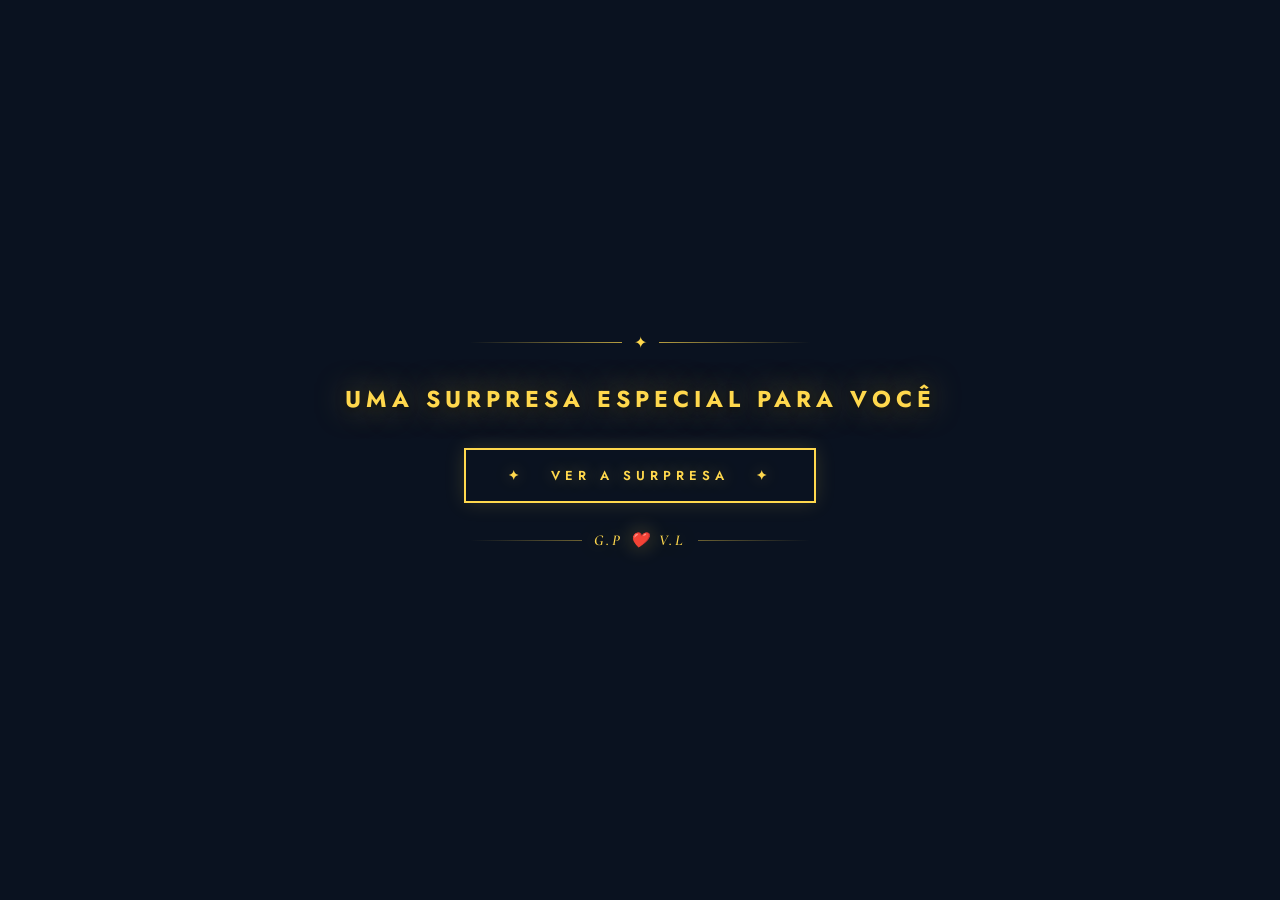
==== index.html @ 791434bb "Rename Viagem GV.html to index.html" ====
<!DOCTYPE html>
<html lang="pt-BR">
<head>
<meta charset="UTF-8">
<meta name="viewport" content="width=device-width, initial-scale=1.0">
<title>Viagem GV</title>
<style>
  @import url('https://fonts.googleapis.com/css2?family=Cormorant+Garamond:ital,wght@0,300;0,400;1,300;1,400&family=Jost:wght@200;300;400;600&display=swap');
  *{margin:0;padding:0;box-sizing:border-box;}
  :root{--cream:#F7F3EE;--ink:#1C1A17;--gold:#B8955A;--goldl:#D4B27A;--muted:#7A7060;--red:#8B2635;}
  body{font-family:'Jost',sans-serif;background:var(--ink);min-height:100vh;overflow-x:hidden;}
  .stars{position:absolute;inset:0;overflow:hidden;pointer-events:none;}
  .star{position:absolute;background:white;border-radius:50%;opacity:0;animation:twinkle var(--d,3s) var(--delay,0s) infinite;}
  @keyframes twinkle{0%,100%{opacity:0}50%{opacity:var(--op,0.8)}}
  @keyframes fadeIn{to{opacity:1}}
  @keyframes fadeUp{to{opacity:1;transform:translateY(0)}}

  /* PAGE 1 */
  #page-intro{min-height:100vh;display:flex;flex-direction:column;align-items:center;justify-content:center;position:relative;overflow:hidden;background:#0a1220;transition:opacity .8s ease,transform .8s ease;}
  #page-intro.hide{opacity:0;transform:scale(1.04);pointer-events:none;height:0;overflow:hidden;min-height:0;}
  .plane{position:absolute;top:15%;left:-60px;font-size:24px;animation:flyPlane 14s linear infinite;z-index:5;}
  @keyframes flyPlane{0%{left:-60px;top:18%;opacity:0}5%{opacity:1}95%{opacity:1}100%{left:calc(100% + 60px);top:10%;opacity:0}}
  .monuments-grid{position:absolute;inset:0;display:grid;grid-template-columns:repeat(3,1fr);grid-template-rows:repeat(2,1fr);opacity:.28;filter:grayscale(30%) brightness(.7);}
  .monuments-grid .photo{background-size:cover;background-position:center;width:100%;height:100%;}
  .overlay{position:absolute;inset:0;z-index:2;background:linear-gradient(to bottom,rgba(10,18,32,.55) 0%,rgba(10,18,32,.3) 40%,rgba(10,18,32,.5) 70%,rgba(10,18,32,.85) 100%);}
  .intro-content{position:relative;z-index:10;text-align:center;padding:40px 24px 60px;width:100%;display:flex;flex-direction:column;align-items:center;}
  .intro-line{display:flex;align-items:center;gap:12px;width:100%;max-width:340px;margin-bottom:28px;opacity:0;animation:fadeIn 1s .3s ease forwards;}
  .intro-line::before,.intro-line::after{content:'';flex:1;height:1px;background:linear-gradient(to right,transparent,rgba(255,216,77,.7));}
  .intro-line::after{background:linear-gradient(to left,transparent,rgba(255,216,77,.7));}
  .intro-line span{color:#FFD84D;font-size:16px;}
  .intro-eyebrow{font-weight:700;font-size:clamp(17px,4.5vw,23px);letter-spacing:5px;text-transform:uppercase;color:#FFD84D;margin-bottom:32px;opacity:0;animation:fadeIn 1s .6s ease forwards;text-shadow:0 0 30px rgba(255,216,77,.5),0 2px 8px rgba(0,0,0,.7);}
  .btn-surprise{display:inline-block;border:2px solid #FFD84D;color:#FFD84D;background:transparent;font-family:'Jost',sans-serif;font-weight:600;font-size:13px;letter-spacing:5px;text-transform:uppercase;padding:16px 42px;cursor:pointer;position:relative;overflow:hidden;transition:color .4s ease;opacity:0;animation:fadeIn 1s 1s ease forwards;white-space:nowrap;text-shadow:0 0 16px rgba(255,216,77,.4);box-shadow:0 0 20px rgba(255,216,77,.15);}
  .btn-surprise::before{content:'';position:absolute;inset:0;background:#FFD84D;transform:scaleX(0);transform-origin:left;transition:transform .4s ease;}
  .btn-surprise:hover::before{transform:scaleX(1);}
  .btn-surprise:hover{color:var(--ink);}
  .btn-surprise span{position:relative;z-index:1;}
  .intro-line-bottom{display:flex;align-items:center;gap:12px;width:100%;max-width:340px;margin-top:28px;opacity:0;animation:fadeIn 1s 1.2s ease forwards;}
  .intro-line-bottom::before,.intro-line-bottom::after{content:'';flex:1;height:1px;background:linear-gradient(to right,transparent,rgba(255,216,77,.4));}
  .intro-line-bottom::after{background:linear-gradient(to left,transparent,rgba(255,216,77,.4));}
  .intro-line-bottom span{font-family:'Cormorant Garamond',serif;font-style:italic;font-weight:600;font-size:15px;color:#FFD84D;letter-spacing:3px;white-space:nowrap;text-shadow:0 0 20px rgba(255,216,77,.4);}

  /* PAGE 2 PUZZLE */
  #page-puzzle{display:none;min-height:100vh;background:#0a1220;position:relative;overflow:hidden;flex-direction:column;align-items:center;justify-content:center;padding:40px 16px 60px;}
  #page-puzzle.show{display:flex;animation:fadeIn .8s ease forwards;opacity:0;}
  .puzzle-content{position:relative;z-index:10;width:100%;display:flex;flex-direction:column;align-items:center;}
  .puzzle-header{text-align:center;margin-bottom:24px;}
  .puzzle-eyebrow{font-weight:400;font-size:11px;letter-spacing:5px;text-transform:uppercase;color:#FFD84D;margin-bottom:12px;text-shadow:0 0 20px rgba(255,216,77,.4);}
  .puzzle-title{font-family:'Cormorant Garamond',serif;font-weight:300;font-size:clamp(28px,7vw,42px);color:#F7F3EE;line-height:1.15;}
  .puzzle-title em{font-style:italic;color:#FFD84D;}
  .puzzle-wrap{width:100%;max-width:380px;margin:0 auto 14px;}
  .puzzle-board{display:grid;grid-template-columns:repeat(5,1fr);grid-template-rows:repeat(4,1fr);gap:3px;width:100%;aspect-ratio:5/4;background:rgba(184,149,90,.15);border:1px solid rgba(184,149,90,.3);padding:3px;border-radius:2px;}
  .puzzle-slot{position:relative;background:rgba(10,18,32,.8);border:1px solid rgba(184,149,90,.15);border-radius:1px;overflow:hidden;}
  .puzzle-piece{width:100%;height:100%;background-size:500% 400%;cursor:grab;transition:transform .15s ease,box-shadow .15s ease;touch-action:none;border-radius:1px;}
  .puzzle-piece:active{cursor:grabbing;transform:scale(1.05);box-shadow:0 4px 16px rgba(0,0,0,.5);}
  .puzzle-piece.correct{outline:2px solid rgba(255,216,77,.7);}
  .puzzle-piece.dragging{opacity:.5;}
  .puzzle-hint{font-weight:200;font-size:10px;letter-spacing:3px;text-transform:uppercase;color:rgba(184,149,90,.6);margin-bottom:10px;text-align:center;}
  .puzzle-buttons{display:flex;flex-direction:column;align-items:center;gap:12px;margin-top:4px;}
  .puzzle-reset{background:transparent;border:1px solid rgba(255,216,77,.4);color:rgba(255,216,77,.7);font-family:'Jost',sans-serif;font-weight:300;font-size:10px;letter-spacing:3px;text-transform:uppercase;padding:10px 24px;cursor:pointer;transition:all .3s ease;}
  .puzzle-reset:hover{border-color:#FFD84D;color:#FFD84D;}
  .btn-skip{background:transparent;border:none;color:rgba(184,149,90,.45);font-family:'Jost',sans-serif;font-weight:200;font-size:9px;letter-spacing:3px;text-transform:uppercase;padding:6px 16px;cursor:pointer;transition:color .3s ease;text-decoration:underline;text-underline-offset:3px;}
  .btn-skip:hover{color:rgba(184,149,90,.8);}
  .puzzle-modal{display:none;position:fixed;inset:0;background:rgba(10,18,32,.92);z-index:100;align-items:center;justify-content:center;padding:24px;}
  .puzzle-modal.show{display:flex;animation:fadeIn .6s ease forwards;opacity:0;}
  .puzzle-modal-box{background:var(--cream);max-width:340px;width:100%;padding:48px 36px 44px;text-align:center;position:relative;}
  .puzzle-modal-box::before{content:'';position:absolute;top:14px;left:14px;width:36px;height:36px;border:1px solid rgba(184,149,90,.5);border-width:1px 0 0 1px;}
  .puzzle-modal-box::after{content:'';position:absolute;bottom:14px;right:14px;width:36px;height:36px;border:1px solid rgba(184,149,90,.5);border-width:0 1px 1px 0;}
  .modal-ornament{font-size:20px;color:var(--gold);margin-bottom:20px;}
  .modal-msg{font-family:'Cormorant Garamond',serif;font-size:clamp(22px,5vw,28px);font-weight:300;color:var(--ink);line-height:1.3;margin-bottom:10px;}
  .modal-msg2{font-family:'Cormorant Garamond',serif;font-style:italic;font-size:clamp(18px,4vw,22px);font-weight:300;color:var(--red);margin-bottom:32px;}
  .modal-btn{display:inline-block;border:1.5px solid var(--gold);color:var(--gold);background:transparent;font-family:'Jost',sans-serif;font-weight:400;font-size:11px;letter-spacing:4px;text-transform:uppercase;padding:14px 36px;cursor:pointer;position:relative;overflow:hidden;transition:color .3s ease;white-space:nowrap;}
  .modal-btn::before{content:'';position:absolute;inset:0;background:var(--gold);transform:scaleX(0);transform-origin:left;transition:transform .3s ease;}
  .modal-btn:hover::before{transform:scaleX(1);}
  .modal-btn:hover{color:#F7F3EE;}
  .modal-btn span{position:relative;z-index:1;}

  /* PAGE 3 BOARDING */
  #page-boarding{display:none;min-height:100vh;background:#0a1220;position:relative;overflow:hidden;flex-direction:column;align-items:center;justify-content:center;padding:40px 16px 60px;gap:28px;}
  #page-boarding.show{display:flex;animation:fadeIn .8s ease forwards;opacity:0;}
  .boarding-label-top{font-weight:300;font-size:10px;letter-spacing:6px;text-transform:uppercase;color:rgba(255,216,77,.7);text-align:center;z-index:2;}
  .bp-card{width:100%;max-width:480px;background:var(--cream);position:relative;z-index:2;display:flex;flex-direction:column;}
  .bp-header{background:var(--ink);padding:18px 24px 16px;display:flex;justify-content:space-between;align-items:center;}
  .bp-airline{font-family:'Cormorant Garamond',serif;font-size:20px;font-weight:300;color:#FFD84D;letter-spacing:2px;}
  .bp-type{font-weight:200;font-size:8px;letter-spacing:4px;text-transform:uppercase;color:rgba(247,243,238,.5);}
  .bp-body{padding:24px 24px 20px;border-bottom:2px dashed rgba(184,149,90,.35);}
  .bp-route{display:flex;align-items:center;justify-content:space-between;margin-bottom:20px;gap:8px;}
  .bp-city-block{flex:1;}
  .bp-city-block.right{text-align:right;}
  .bp-iata{font-family:'Cormorant Garamond',serif;font-size:clamp(42px,10vw,58px);font-weight:300;color:var(--ink);line-height:1;letter-spacing:-2px;}
  .bp-city-name{font-weight:200;font-size:9px;letter-spacing:3px;text-transform:uppercase;color:var(--muted);margin-top:2px;}
  .bp-arrow{display:flex;flex-direction:column;align-items:center;gap:4px;flex-shrink:0;padding:0 4px;}
  .bp-arrow-line{width:60px;height:1px;background:linear-gradient(to right,rgba(184,149,90,.3),var(--gold),rgba(184,149,90,.3));position:relative;}
  .bp-arrow-line::after{content:'▶';position:absolute;right:-6px;top:-7px;font-size:10px;color:var(--gold);}
  .bp-plane-icon{font-size:18px;color:var(--gold);}
  .bp-info-grid{display:grid;grid-template-columns:repeat(3,1fr);gap:14px;}
  .bp-info-label{font-weight:200;font-size:7px;letter-spacing:3px;text-transform:uppercase;color:var(--muted);margin-bottom:3px;}
  .bp-info-value{font-family:'Cormorant Garamond',serif;font-size:17px;font-weight:400;color:var(--ink);line-height:1.1;}
  .bp-info-value.small{font-size:13px;}
  .bp-stub{padding:16px 24px;display:flex;justify-content:space-between;align-items:center;gap:12px;}
  .bp-stub-info{flex:1;}
  .bp-stub-label{font-weight:200;font-size:7px;letter-spacing:3px;text-transform:uppercase;color:var(--muted);margin-bottom:2px;}
  .bp-stub-value{font-family:'Cormorant Garamond',serif;font-size:15px;font-weight:400;color:var(--ink);}
  .bp-barcode{display:flex;gap:2px;align-items:flex-end;flex-shrink:0;}
  .bp-barcode span{display:inline-block;width:2px;background:var(--ink);opacity:.7;}
  #page-boarding .bp-iata{filter:blur(8px);user-select:none;}
  #page-boarding .bp-city-name{filter:blur(5px);user-select:none;}
  #page-boarding .bp-info-blur{filter:blur(5px);user-select:none;}
  .btn-boarding-next{display:inline-block;border:2px solid #FFD84D;color:#FFD84D;background:transparent;font-family:'Jost',sans-serif;font-weight:600;font-size:12px;letter-spacing:5px;text-transform:uppercase;padding:16px 42px;cursor:pointer;position:relative;overflow:hidden;transition:color .4s ease;white-space:nowrap;z-index:2;}
  .btn-boarding-next::before{content:'';position:absolute;inset:0;background:#FFD84D;transform:scaleX(0);transform-origin:left;transition:transform .4s ease;}
  .btn-boarding-next:hover::before{transform:scaleX(1);}
  .btn-boarding-next:hover{color:var(--ink);}
  .btn-boarding-next span{position:relative;z-index:1;}

  /* PAGE 4 ROTEIRO */
  #page-roteiro{display:none;background:var(--ink);min-height:100vh;padding:24px 16px 40px;}
  #page-roteiro.show{display:block;animation:fadeIn .8s ease forwards;opacity:0;}
  .card{background:var(--cream);width:100%;max-width:620px;margin:0 auto;padding:44px 32px 52px;position:relative;}
  .card::before,.card::after{content:'';position:absolute;width:48px;height:48px;border-color:var(--gold);border-style:solid;opacity:.5;}
  .card::before{top:16px;left:16px;border-width:1px 0 0 1px;}
  .card::after{bottom:16px;right:16px;border-width:0 1px 1px 0;}
  .ornament-top{display:flex;align-items:center;gap:10px;margin-bottom:24px;}
  .ornament-top::before,.ornament-top::after{content:'';flex:1;height:1px;background:linear-gradient(to right,transparent,var(--gold));}
  .ornament-top::after{background:linear-gradient(to left,transparent,var(--gold));}
  .ornament-top span{color:var(--gold);font-size:16px;}
  .eyebrow{text-align:center;font-weight:200;font-size:9px;letter-spacing:5px;text-transform:uppercase;color:var(--muted);margin-bottom:10px;}
  .title-block{text-align:center;margin-bottom:8px;}
  .title-main{font-family:'Cormorant Garamond',serif;font-weight:300;font-size:clamp(36px,8vw,54px);line-height:1.1;color:var(--ink);letter-spacing:-1px;}
  .title-main em{font-style:italic;color:var(--gold);}
  .title-pela{font-family:'Cormorant Garamond',serif;font-style:italic;font-weight:300;font-size:clamp(16px,4vw,20px);color:var(--muted);letter-spacing:5px;text-align:center;line-height:1.6;}
  .subtitle{font-family:'Cormorant Garamond',serif;font-style:italic;font-weight:300;font-size:clamp(14px,3.5vw,18px);color:var(--muted);margin-top:4px;letter-spacing:.5px;text-align:center;}
  .divider{width:36px;height:1px;background:var(--gold);margin:20px auto;}
  .date-banner{text-align:center;margin-bottom:28px;}
  .date-banner .dates{font-weight:200;font-size:10px;letter-spacing:3px;color:var(--muted);text-transform:uppercase;line-height:1.6;}
  .date-banner .year{font-family:'Cormorant Garamond',serif;font-size:clamp(22px,5vw,28px);font-weight:300;color:var(--ink);letter-spacing:2px;margin-top:4px;}

  /* CITY ROWS */
  .route{display:flex;flex-direction:column;}
  .city-row{display:flex;align-items:center;flex-wrap:wrap;padding:12px 0;border-top:1px solid rgba(180,160,120,.2);gap:10px;opacity:0;transform:translateY(8px);cursor:pointer;overflow:visible;}
  .city-row.animate{animation:fadeUp .5s ease forwards;}
  .city-row:last-child{border-bottom:1px solid rgba(180,160,120,.2);}
  .city-row:nth-child(1){animation-delay:.1s}.city-row:nth-child(2){animation-delay:.2s}.city-row:nth-child(3){animation-delay:.3s}.city-row:nth-child(4){animation-delay:.4s}.city-row:nth-child(5){animation-delay:.5s}.city-row:nth-child(6){animation-delay:.6s}.city-row:nth-child(7){animation-delay:.7s}
  .city-num{font-family:'Cormorant Garamond',serif;font-size:26px;font-weight:300;color:rgba(184,149,90,.25);line-height:1;min-width:36px;}
  .city-info{flex:1;min-width:0;}
  .city-name{font-family:'Cormorant Garamond',serif;font-size:clamp(20px,5vw,26px);font-weight:400;color:var(--ink);line-height:1;display:flex;align-items:center;gap:6px;flex-wrap:wrap;}
  .city-name .flag{font-size:14px;}
  .special-tag{display:inline-block;background:var(--red);color:#fff;font-weight:300;font-size:7px;letter-spacing:2px;text-transform:uppercase;padding:2px 6px;}
  .city-country{font-weight:200;font-size:9px;letter-spacing:3px;text-transform:uppercase;color:var(--muted);margin-top:2px;}
  .city-dates{text-align:right;white-space:nowrap;flex-shrink:0;}
  .city-dates .d{font-weight:300;font-size:11px;color:var(--ink);letter-spacing:.3px;}
  .city-dates .nights{font-weight:200;font-size:9px;color:var(--muted);letter-spacing:1px;}
  .chevron{display:inline-block;margin-left:6px;font-size:10px;color:rgba(184,149,90,.5);transition:transform .3s ease;vertical-align:middle;}
  .city-row.open .chevron{transform:rotate(180deg);}

  /* CITY DAYS ACCORDION */
  .city-days{width:100%;max-height:0;overflow:visible;transition:max-height .45s ease,opacity .35s ease,padding .35s ease;opacity:0;padding:0;}
  .city-row.open .city-days{max-height:2000px;opacity:1;padding:10px 0 6px;overflow:visible;}
  .days-grid{display:flex;flex-wrap:wrap;gap:8px;overflow:visible;position:relative;}
  .day-card{display:flex;flex-direction:column;align-items:center;justify-content:center;width:52px;height:52px;border:1px solid rgba(184,149,90,.35);background:rgba(184,149,90,.05);border-radius:2px;flex-shrink:0;position:relative;}
  .day-card.has-detail{cursor:pointer;}
  .day-card.has-detail .day-num{color:var(--gold);}
  .day-card.has-detail::after{content:'•';position:absolute;bottom:3px;left:50%;transform:translateX(-50%);font-size:6px;color:var(--gold);}
  .day-num{font-family:'Cormorant Garamond',serif;font-size:20px;font-weight:300;color:var(--ink);line-height:1;}
  .day-mon{font-weight:200;font-size:8px;letter-spacing:1px;text-transform:uppercase;color:var(--muted);margin-top:2px;}
  .day-detail{display:none;}
  .day-inline-panel{width:100%;background:#F7F3EE;border:1px solid rgba(184,149,90,.35);border-radius:2px;margin-top:10px;overflow:hidden;max-height:0;transition:max-height .4s ease;}
  .day-detail-inner{padding:16px;}
  .dd-title{font-family:'Cormorant Garamond',serif;font-size:15px;font-weight:400;color:var(--ink);margin-bottom:10px;padding-bottom:8px;border-bottom:1px solid rgba(184,149,90,.25);}
  .dd-item{display:flex;gap:8px;margin-bottom:7px;align-items:flex-start;}
  .dd-time{font-weight:600;font-size:9px;letter-spacing:1px;color:var(--gold);white-space:nowrap;padding-top:1px;min-width:38px;}
  .dd-desc{font-weight:300;font-size:11px;color:var(--ink);line-height:1.4;}
  .dd-tip{margin-top:10px;padding-top:8px;border-top:1px solid rgba(184,149,90,.2);font-weight:300;font-size:10px;color:var(--muted);font-style:italic;}

  /* BOTTOM BLOCK */
  .bottom-block{margin-top:28px;display:flex;justify-content:space-between;align-items:flex-end;gap:16px;flex-wrap:wrap;}
  .flight-info{flex:1;min-width:140px;}
  .flight-label{font-weight:200;font-size:8px;letter-spacing:3px;text-transform:uppercase;color:var(--muted);margin-bottom:3px;}
  .flight-route{font-family:'Cormorant Garamond',serif;font-size:clamp(16px,4vw,20px);font-weight:300;color:var(--ink);}
  .flight-route .arrow{color:var(--gold);margin:0 3px;}
  .flight-note{font-weight:200;font-size:9px;color:var(--muted);letter-spacing:.3px;margin-top:1px;}
  .names-block{text-align:right;}
  .names-label{font-weight:200;font-size:8px;letter-spacing:3px;text-transform:uppercase;color:var(--muted);margin-bottom:2px;}
  .names{font-family:'Cormorant Garamond',serif;font-size:clamp(18px,4vw,22px);font-style:italic;font-weight:300;color:var(--ink);}
  .ornament-bottom{text-align:center;margin-top:28px;display:flex;align-items:center;gap:10px;}
  .ornament-bottom::before,.ornament-bottom::after{content:'';flex:1;height:1px;background:linear-gradient(to right,transparent,rgba(184,149,90,.4));}
  .ornament-bottom::after{background:linear-gradient(to left,transparent,rgba(184,149,90,.4));}
  .ornament-bottom span{font-family:'Cormorant Garamond',serif;font-style:italic;font-size:13px;color:var(--gold);letter-spacing:2px;white-space:nowrap;}
  .boarding-repeat-label{font-weight:300;font-size:10px;letter-spacing:6px;text-transform:uppercase;color:rgba(255,216,77,.6);text-align:center;margin:40px 0 16px;width:100%;max-width:620px;}

  /* Frase romântica */
  .frase-romantica {
    max-width: 620px;
    margin: 40px auto 0;
    text-align: center;
    padding: 0 16px;
  }
  .frase-romantica .frase-linha {
    display: flex;
    align-items: center;
    gap: 12px;
    margin-bottom: 20px;
  }
  .frase-romantica .frase-linha::before,
  .frase-romantica .frase-linha::after {
    content: '';
    flex: 1;
    height: 1px;
    background: linear-gradient(to right, transparent, rgba(184,149,90,0.4));
  }
  .frase-romantica .frase-linha::after {
    background: linear-gradient(to left, transparent, rgba(184,149,90,0.4));
  }
  .frase-romantica .frase-linha span { color: var(--gold); font-size: 14px; }
  .frase-texto {
    font-family: 'Cormorant Garamond', serif;
    font-style: italic;
    font-weight: 300;
    font-size: clamp(20px, 5vw, 28px);
    color: #F7F3EE;
    line-height: 1.5;
    letter-spacing: 0.3px;
  }
  .frase-texto em {
    color: #FFD84D;
    font-style: italic;
  }
  .frase-anos {
    font-family: 'Cormorant Garamond', serif;
    font-weight: 300;
    font-size: clamp(56px, 14vw, 88px);
    color: rgba(184,149,90,0.15);
    line-height: 1;
    margin: 12px 0 4px;
    letter-spacing: -4px;
  }
  .frase-sub {
    font-weight: 200;
    font-size: 9px;
    letter-spacing: 6px;
    text-transform: uppercase;
    color: rgba(184,149,90,0.5);
    margin-top: 4px;
  }

  .btn-next-page {
    display: block;
    width: 100%;
    max-width: 620px;
    margin: 36px auto 0;
    border: 2px solid #FFD84D;
    color: #FFD84D;
    background: transparent;
    font-family: 'Jost', sans-serif;
    font-weight: 600;
    font-size: 12px;
    letter-spacing: 5px;
    text-transform: uppercase;
    padding: 16px 0;
    cursor: pointer;
    position: relative;
    overflow: hidden;
    transition: color 0.4s ease;
    white-space: nowrap;
    text-shadow: 0 0 16px rgba(255,216,77,0.3);
  }
  .btn-next-page::before {
    content: '';
    position: absolute;
    inset: 0;
    background: #FFD84D;
    transform: scaleX(0);
    transform-origin: left;
    transition: transform 0.4s ease;
  }
  .btn-next-page:hover::before { transform: scaleX(1); }
  .btn-next-page:hover { color: var(--ink); }
  .btn-next-page span { position: relative; z-index: 1; }
  .countdown-section{max-width:620px;margin:28px auto 0;text-align:center;}
  .cd-label-top{font-weight:200;font-size:9px;letter-spacing:5px;text-transform:uppercase;color:rgba(184,149,90,.6);margin-bottom:14px;}
  .countdown{display:flex;justify-content:center;gap:6px;}
  .cd-block{display:flex;flex-direction:column;align-items:center;min-width:60px;}
  .cd-num{font-family:'Cormorant Garamond',serif;font-size:clamp(30px,8vw,44px);font-weight:300;color:var(--cream);line-height:1;border-bottom:1px solid rgba(184,149,90,.4);padding-bottom:4px;min-width:56px;text-align:center;}
  .cd-unit{font-weight:200;font-size:8px;letter-spacing:3px;text-transform:uppercase;color:var(--gold);margin-top:5px;}
  .cd-sep{font-family:'Cormorant Garamond',serif;font-size:34px;font-weight:300;color:rgba(184,149,90,.35);line-height:1;align-self:flex-start;padding-top:3px;}
  .cd-footer{font-family:'Cormorant Garamond',serif;font-style:italic;font-size:13px;color:rgba(184,149,90,.45);margin-top:14px;letter-spacing:1px;}

  /* PAGE 5 MAPA */
  #page-mapa {
    display: none;
    min-height: 100vh;
    background: #0a1220;
    position: relative;
    overflow: hidden;
    flex-direction: column;
    align-items: center;
    justify-content: center;
    padding: 40px 16px 60px;
  }
  #page-mapa.show {
    display: flex;
    animation: fadeIn 0.8s ease forwards;
    opacity: 0;
  }

  .mapa-content {
    position: relative;
    z-index: 10;
    width: 100%;
    max-width: 560px;
    display: flex;
    flex-direction: column;
    align-items: center;
    gap: 20px;
  }

  .mapa-header { text-align: center; }
  .mapa-line {
    display: flex;
    align-items: center;
    gap: 12px;
    max-width: 300px;
    margin: 0 auto 16px;
  }
  .mapa-line::before, .mapa-line::after {
    content: '';
    flex: 1;
    height: 1px;
    background: linear-gradient(to right, transparent, rgba(255,216,77,0.6));
  }
  .mapa-line::after { background: linear-gradient(to left, transparent, rgba(255,216,77,0.6)); }
  .mapa-line span { color: #FFD84D; font-size: 14px; }

  .mapa-eyebrow {
    font-weight: 400;
    font-size: 10px;
    letter-spacing: 6px;
    text-transform: uppercase;
    color: #FFD84D;
    margin-bottom: 8px;
    text-shadow: 0 0 20px rgba(255,216,77,0.4);
  }
  .mapa-title {
    font-family: 'Cormorant Garamond', serif;
    font-weight: 300;
    font-size: clamp(26px, 6vw, 38px);
    color: #F7F3EE;
    line-height: 1.2;
  }
  .mapa-title em { font-style: italic; color: #FFD84D; }

  .mapa-wrap {
    width: 100%;
    border: 1px solid rgba(184,149,90,0.3);
    border-radius: 4px;
    overflow: hidden;
  }
  .mapa-img-wrap {
    position: relative;
    width: 100%;
  }
  .mapa-img-wrap img {
    width: 100%;
    display: block;
    filter: brightness(0.82) saturate(0.9);
  }
  #mapaCanvas {
    position: absolute;
    inset: 0;
    width: 100%;
    height: 100%;
  }

  .mapa-card {
    width: 100%;
    background: rgba(247,243,238,0.06);
    border: 1px solid rgba(184,149,90,0.25);
    border-radius: 2px;
    padding: 20px 24px;
    text-align: center;
    min-height: 90px;
    display: flex;
    align-items: center;
    justify-content: center;
  }
  .mapa-card-inner { transition: opacity 0.3s ease; }
  .mapa-card-num {
    font-weight: 200;
    font-size: 9px;
    letter-spacing: 4px;
    text-transform: uppercase;
    color: rgba(184,149,90,0.5);
    margin-bottom: 6px;
  }
  .mapa-card-city {
    font-family: 'Cormorant Garamond', serif;
    font-size: clamp(22px, 5vw, 30px);
    font-weight: 300;
    color: #FFD84D;
    line-height: 1.1;
    margin-bottom: 4px;
  }
  .mapa-card-info {
    font-weight: 200;
    font-size: 11px;
    color: rgba(247,243,238,0.6);
    letter-spacing: 0.5px;
  }

  .mapa-btn {
    border: 2px solid #FFD84D;
    color: #FFD84D;
    background: transparent;
    font-family: 'Jost', sans-serif;
    font-weight: 600;
    font-size: 11px;
    letter-spacing: 5px;
    text-transform: uppercase;
    padding: 14px 36px;
    cursor: pointer;
    position: relative;
    overflow: hidden;
    transition: color 0.4s ease;
    white-space: nowrap;
  }
  .mapa-btn::before {
    content: '';
    position: absolute;
    inset: 0;
    background: #FFD84D;
    transform: scaleX(0);
    transform-origin: left;
    transition: transform 0.4s ease;
  }
  .mapa-btn:hover::before { transform: scaleX(1); }
  .mapa-btn:hover { color: var(--ink); }
  .mapa-btn span { position: relative; z-index: 1; }


  /* ===== PAGE 6: CHECKLIST ===== */
  #page-checklist {
    display: none;
    min-height: 100vh;
    background: var(--ink);
    padding: 40px 16px 60px;
  }
  #page-checklist.show {
    display: block;
    animation: fadeIn 0.8s ease forwards;
    opacity: 0;
  }

  .checklist-wrap {
    max-width: 620px;
    margin: 0 auto;
  }

  .checklist-header {
    text-align: center;
    margin-bottom: 36px;
  }

  .checklist-title {
    font-family: 'Cormorant Garamond', serif;
    font-weight: 300;
    font-size: clamp(32px, 8vw, 50px);
    color: var(--cream);
    line-height: 1.15;
    margin-bottom: 8px;
  }
  .checklist-title em { font-style: italic; color: #FFD84D; }

  .checklist-subtitle {
    font-weight: 200;
    font-size: 10px;
    letter-spacing: 5px;
    text-transform: uppercase;
    color: rgba(184,149,90,0.6);
    margin-top: 8px;
  }

  /* Category */
  .cl-category {
    margin-bottom: 28px;
  }

  .cl-cat-title {
    display: flex;
    align-items: center;
    gap: 10px;
    margin-bottom: 12px;
    padding-bottom: 8px;
    border-bottom: 1px solid rgba(184,149,90,0.25);
  }
  .cl-cat-icon { font-size: 18px; }
  .cl-cat-name {
    font-family: 'Cormorant Garamond', serif;
    font-size: 20px;
    font-weight: 400;
    color: var(--cream);
    letter-spacing: 0.5px;
  }
  .cl-cat-count {
    margin-left: auto;
    font-weight: 200;
    font-size: 9px;
    letter-spacing: 3px;
    color: rgba(184,149,90,0.5);
  }

  /* Items grid */
  .cl-items {
    display: grid;
    grid-template-columns: 1fr 1fr;
    gap: 8px;
  }
  @media (max-width: 400px) { .cl-items { grid-template-columns: 1fr; } }

  .cl-item {
    display: flex;
    align-items: center;
    gap: 10px;
    padding: 10px 12px;
    background: rgba(247,243,238,0.04);
    border: 1px solid rgba(184,149,90,0.12);
    border-radius: 2px;
    cursor: pointer;
    transition: background 0.2s ease, border-color 0.2s ease;
    user-select: none;
  }
  .cl-item:hover { background: rgba(247,243,238,0.07); border-color: rgba(184,149,90,0.25); }
  .cl-item.checked {
    background: rgba(184,149,90,0.08);
    border-color: rgba(184,149,90,0.4);
  }
  .cl-item.checked .cl-check { background: var(--gold); border-color: var(--gold); }
  .cl-item.checked .cl-check::after { opacity: 1; }
  .cl-item.checked .cl-text { color: var(--gold); text-decoration: line-through; text-decoration-color: rgba(184,149,90,0.4); }

  .cl-check {
    width: 18px;
    height: 18px;
    border: 1.5px solid rgba(184,149,90,0.4);
    border-radius: 2px;
    flex-shrink: 0;
    position: relative;
    transition: all 0.2s ease;
  }
  .cl-check::after {
    content: '✓';
    position: absolute;
    inset: 0;
    display: flex;
    align-items: center;
    justify-content: center;
    font-size: 11px;
    color: var(--ink);
    font-weight: 700;
    opacity: 0;
    transition: opacity 0.2s ease;
  }

  .cl-text {
    font-weight: 300;
    font-size: 12px;
    color: rgba(247,243,238,0.8);
    line-height: 1.3;
    transition: color 0.2s ease;
  }
  .cl-emoji { font-size: 13px; flex-shrink: 0; }

  /* Progress bar */
  .cl-progress-wrap {
    background: rgba(247,243,238,0.05);
    border: 1px solid rgba(184,149,90,0.2);
    border-radius: 2px;
    padding: 16px 20px;
    margin-bottom: 28px;
    display: flex;
    align-items: center;
    gap: 16px;
  }
  .cl-progress-bar {
    flex: 1;
    height: 4px;
    background: rgba(184,149,90,0.15);
    border-radius: 2px;
    overflow: hidden;
  }
  .cl-progress-fill {
    height: 100%;
    background: linear-gradient(to right, var(--gold), #FFD84D);
    border-radius: 2px;
    transition: width 0.4s ease;
    width: 0%;
  }
  .cl-progress-text {
    font-family: 'Cormorant Garamond', serif;
    font-size: 18px;
    font-weight: 300;
    color: #FFD84D;
    white-space: nowrap;
  }

  /* Google Docs link box */
  .cl-doc-box {
    background: rgba(247,243,238,0.04);
    border: 1px solid rgba(184,149,90,0.25);
    border-radius: 2px;
    padding: 24px;
    margin-top: 8px;
    text-align: center;
  }
  .cl-doc-icon { font-size: 32px; margin-bottom: 10px; }
  .cl-doc-title {
    font-family: 'Cormorant Garamond', serif;
    font-size: 20px;
    font-weight: 300;
    color: var(--cream);
    margin-bottom: 6px;
  }
  .cl-doc-desc {
    font-weight: 200;
    font-size: 10px;
    letter-spacing: 2px;
    color: rgba(184,149,90,0.6);
    text-transform: uppercase;
    margin-bottom: 16px;
  }
  .cl-doc-input-wrap {
    display: flex;
    gap: 8px;
    max-width: 420px;
    margin: 0 auto;
    flex-wrap: wrap;
    justify-content: center;
  }
  .cl-doc-input {
    flex: 1;
    min-width: 200px;
    background: rgba(247,243,238,0.06);
    border: 1px solid rgba(184,149,90,0.3);
    border-radius: 2px;
    padding: 10px 14px;
    font-family: 'Jost', sans-serif;
    font-weight: 200;
    font-size: 11px;
    color: var(--cream);
    letter-spacing: 0.5px;
    outline: none;
    transition: border-color 0.3s;
  }
  .cl-doc-input::placeholder { color: rgba(184,149,90,0.4); }
  .cl-doc-input:focus { border-color: rgba(255,216,77,0.5); }
  .cl-doc-btn {
    background: transparent;
    border: 1.5px solid #FFD84D;
    color: #FFD84D;
    font-family: 'Jost', sans-serif;
    font-weight: 600;
    font-size: 10px;
    letter-spacing: 3px;
    text-transform: uppercase;
    padding: 10px 20px;
    cursor: pointer;
    position: relative;
    overflow: hidden;
    transition: color 0.3s ease;
    white-space: nowrap;
    border-radius: 2px;
  }
  .cl-doc-btn::before {
    content: '';
    position: absolute;
    inset: 0;
    background: #FFD84D;
    transform: scaleX(0);
    transform-origin: left;
    transition: transform 0.3s ease;
  }
  .cl-doc-btn:hover::before { transform: scaleX(1); }
  .cl-doc-btn:hover { color: var(--ink); }
  .cl-doc-btn span { position: relative; z-index: 1; }
  .cl-doc-link {
    display: inline-flex;
    align-items: center;
    gap: 6px;
    margin-top: 10px;
    font-weight: 300;
    font-size: 11px;
    color: rgba(184,149,90,0.7);
    text-decoration: none;
    letter-spacing: 0.5px;
    transition: color 0.2s;
  }
  .cl-doc-link:hover { color: #FFD84D; }
  .cl-doc-link-wrap { margin-top: 10px; display: none; }
  .cl-doc-link-wrap.show { display: block; }


  /* Back navigation buttons */
  .btn-back {
    display: inline-flex;
    align-items: center;
    gap: 8px;
    background: transparent;
    border: 1px solid rgba(184,149,90,0.35);
    color: rgba(184,149,90,0.7);
    font-family: 'Jost', sans-serif;
    font-weight: 300;
    font-size: 10px;
    letter-spacing: 4px;
    text-transform: uppercase;
    padding: 10px 20px;
    cursor: pointer;
    transition: all 0.3s ease;
    white-space: nowrap;
  }
  .btn-back:hover {
    border-color: rgba(184,149,90,0.7);
    color: rgba(184,149,90,1);
  }
  .btn-back .arrow { font-size: 12px; }

  /* Nav bar for pages 4/5/6 */
  .page-nav {
    display: flex;
    align-items: center;
    justify-content: space-between;
    max-width: 620px;
    margin: 0 auto 24px;
    padding: 0 4px;
    gap: 12px;
  }
  .page-nav-dots {
    display: flex;
    gap: 6px;
    align-items: center;
  }
  .page-nav-dot {
    width: 6px;
    height: 6px;
    border-radius: 50%;
    background: rgba(184,149,90,0.25);
    transition: all 0.3s ease;
  }
  .page-nav-dot.active {
    background: #FFD84D;
    width: 18px;
    border-radius: 3px;
  }

</style>
</head>
<body>

<!-- PAGE 1 -->
<div id="page-intro">
  <div class="stars" id="stars1"></div>
  <div class="plane">✈</div>
  <div class="monuments-grid">
    <div class="photo" style="background-image:url('https://images.unsplash.com/photo-1511739001486-6bfe10ce785f?w=600&q=80')"></div>
    <div class="photo" style="background-image:url('https://images.unsplash.com/photo-1552832230-c0197dd311b5?w=600&q=80')"></div>
    <div class="photo" style="background-image:url('https://images.unsplash.com/photo-1534113414509-0eec2bfb493f?w=600&q=80')"></div>
    <div class="photo" style="background-image:url('https://images.unsplash.com/photo-1543429776-2782fc8e3e7a?w=600&q=80')"></div>
    <div class="photo" style="background-image:url('https://images.unsplash.com/photo-1555992336-03a23c7b20ee?w=600&q=80')"></div>
    <div class="photo" style="background-image:url('https://images.unsplash.com/photo-1539037116277-4db20889f2d4?w=600&q=80')"></div>
  </div>
  <div class="overlay"></div>
  <div class="intro-content">
    <div class="intro-line"><span>✦</span></div>
    <p class="intro-eyebrow">uma surpresa especial para você</p>
    <button class="btn-surprise" onclick="revealPage()"><span>✦ &nbsp; ver a surpresa &nbsp; ✦</span></button>
    <div class="intro-line-bottom"><span>G.P ❤️ V.L</span></div>
  </div>
</div>

<!-- PAGE 2 PUZZLE -->
<div id="page-puzzle">
  <div class="stars" id="stars2"></div>
  <div class="puzzle-content">
    <div class="puzzle-header">
      <div class="intro-line" style="max-width:300px;margin:0 auto 20px;"><span>✦</span></div>
      <p class="puzzle-eyebrow">resolva para continuar</p>
      <p class="puzzle-title">Monte a foto<br>para ver a <em>surpresa</em></p>
    </div>
    <div class="puzzle-wrap"><div class="puzzle-board" id="puzzleBoard"></div></div>
    <p class="puzzle-hint" id="puzzleHint">arraste as peças para montar a imagem</p>
    <div class="puzzle-buttons">
      <button class="puzzle-reset" onclick="resetPuzzle()">↺ embaralhar</button>
      <button class="btn-skip" onclick="goToBoarding()">pular →</button>
    </div>
  </div>
  <div class="puzzle-modal" id="puzzleModal">
    <div class="puzzle-modal-box">
      <div class="modal-ornament">✦</div>
      <p class="modal-msg">Agora sim vamos para a surpresa!!</p>
      <p class="modal-msg2">Te amo coisinha ❤️</p>
      <button class="modal-btn" onclick="goToBoarding()"><span>ver a surpresa →</span></button>
    </div>
  </div>
</div>

<!-- PAGE 3 BOARDING -->
<div id="page-boarding">
  <div class="stars" id="stars3"></div>
  <p class="boarding-label-top">seus cartões de embarque</p>
  <div class="bp-card">
    <div class="bp-header"><span class="bp-airline">✦ GV Airlines</span><span class="bp-type">Boarding Pass · Ida</span></div>
    <div class="bp-body">
      <div class="bp-route">
        <div class="bp-city-block"><div class="bp-iata">GRU</div><div class="bp-city-name">São Paulo<br>Guarulhos</div></div>
        <div class="bp-arrow"><div class="bp-plane-icon">✈</div><div class="bp-arrow-line"></div></div>
        <div class="bp-city-block right"><div class="bp-iata">ORY</div><div class="bp-city-name">Paris<br>Orly</div></div>
      </div>
      <div class="bp-info-grid">
        <div class="bp-info-block"><div class="bp-info-label">Data</div><div class="bp-info-value">26 DEZ 2026</div></div>
        <div class="bp-info-block"><div class="bp-info-label">Embarque</div><div class="bp-info-value">22h15</div></div>
        <div class="bp-info-block"><div class="bp-info-label">Chegada</div><div class="bp-info-value">27 DEZ<br><span style="font-size:14px">16h00</span></div></div>
        <div class="bp-info-block"><div class="bp-info-label">Passageiros</div><div class="bp-info-value small">Gabriel &<br>Vitória</div></div>
        <div class="bp-info-block"><div class="bp-info-label">Classe</div><div class="bp-info-value">Economy</div></div>
        <div class="bp-info-block bp-info-blur"><div class="bp-info-label">Destino</div><div class="bp-info-value small">Paris,<br>França 🇫🇷</div></div>
      </div>
    </div>
    <div class="bp-stub">
      <div class="bp-stub-info"><div class="bp-stub-label">Partida</div><div class="bp-stub-value">26/12 · 22h15</div></div>
      <div class="bp-stub-info bp-info-blur"><div class="bp-stub-label">Voo</div><div class="bp-stub-value">GRU → ORY</div></div>
      <div class="bp-barcode" id="barcode1"></div>
    </div>
  </div>
  <div class="bp-card">
    <div class="bp-header"><span class="bp-airline">✦ GV Airlines</span><span class="bp-type">Boarding Pass · Volta</span></div>
    <div class="bp-body">
      <div class="bp-route">
        <div class="bp-city-block"><div class="bp-iata">MAD</div><div class="bp-city-name">Madrid<br>Espanha</div></div>
        <div class="bp-arrow"><div class="bp-plane-icon">✈</div><div class="bp-arrow-line"></div></div>
        <div class="bp-city-block right"><div class="bp-iata">GRU</div><div class="bp-city-name">São Paulo<br>Guarulhos</div></div>
      </div>
      <div class="bp-info-grid">
        <div class="bp-info-block"><div class="bp-info-label">Data</div><div class="bp-info-value">16 JAN 2027</div></div>
        <div class="bp-info-block"><div class="bp-info-label">Embarque</div><div class="bp-info-value">10h20</div></div>
        <div class="bp-info-block"><div class="bp-info-label">Chegada</div><div class="bp-info-value small">16 JAN<br><span style="font-size:14px">19h55</span></div></div>
        <div class="bp-info-block"><div class="bp-info-label">Passageiros</div><div class="bp-info-value small">Gabriel &<br>Vitória</div></div>
        <div class="bp-info-block"><div class="bp-info-label">Classe</div><div class="bp-info-value">Economy</div></div>
        <div class="bp-info-block bp-info-blur"><div class="bp-info-label">Retorno</div><div class="bp-info-value small">São Paulo,<br>Brasil 🇧🇷</div></div>
      </div>
    </div>
    <div class="bp-stub">
      <div class="bp-stub-info"><div class="bp-stub-label">Partida</div><div class="bp-stub-value">16/01 · 10h20</div></div>
      <div class="bp-stub-info bp-info-blur"><div class="bp-stub-label">Voo</div><div class="bp-stub-value">MAD → GRU</div></div>
      <div class="bp-barcode" id="barcode2"></div>
    </div>
  </div>
  <button class="btn-boarding-next" onclick="goToRoteiro()"><span>✦ &nbsp; ver o roteiro &nbsp; ✦</span></button>
</div>

<!-- PAGE 4 ROTEIRO -->
<div id="page-roteiro">
  <div class="page-nav">
    <button class="btn-back" onclick="goBackToBoarding()"><span class="arrow">←</span> cartões</button>
    <div class="page-nav-dots">
      <div class="page-nav-dot active"></div>
      <div class="page-nav-dot"></div>
      <div class="page-nav-dot"></div>
    </div>
    <button class="btn-back" onclick="goToMapa()">mapa <span class="arrow">→</span></button>
  </div>
  <div class="card">
    <div class="ornament-top"><span>✦</span></div>
    <p class="eyebrow">uma surpresa para você</p>
    <div class="title-block">
      <h1 class="title-main">Nossa Viagem</h1>
      <p class="title-pela">pela</p>
      <h1 class="title-main"><em>Europa</em></h1>
      <p class="subtitle">7 cidades · 21 dias</p>
    </div>
    <div class="divider"></div>
    <div class="date-banner">
      <p class="dates">27 de dezembro de 2026 — 16 de janeiro de 2027</p>
      <p class="year">2026 · 2027</p>
    </div>
          <div class="city-row" onclick="toggleCity(this)">
        <span class="city-num">I</span>
        <div class="city-info">
          <div class="city-name"><span class="flag">🇫🇷</span> Paris <span class="special-tag">Réveillon</span><span class="chevron">▼</span></div>
          <p class="city-country">França</p>
        </div>
        <div class="city-dates"><p class="d">27/12 → 01/01</p><p class="nights">5 noites</p></div>
        <div class="city-days"><div class="days-grid"><div class="day-card has-detail" data-dayid="paris-27" onclick="toggleDay(event,this)"><span class="day-num">27</span><span class="day-mon">dez</span><div class="day-detail"><div class="day-detail-inner"><p class="dd-title">Chegada em Paris</p><div class="dd-item"><span class="dd-time">16h00</span><span class="dd-desc">Pouso no Aeroporto de Orly ✈️</span></div><div class="dd-item"><span class="dd-time">16h–17h</span><span class="dd-desc">Metrô Linha 14 → Bastilha (~40 min, €4,50/pessoa)</span></div><div class="dd-item"><span class="dd-time">17h–18h</span><span class="dd-desc">Check-in no Airbnb · primeira volta pelo bairro 🪟</span></div><div class="dd-item"><span class="dd-time">18h–19h</span><span class="dd-desc">Mercado Franprix · baguete, queijo, presunto, vinho 🥖🧀🍷</span></div><div class="dd-item"><span class="dd-time">19h30</span><span class="dd-desc">Jantar no Airbnb · descanso após 20h de viagem 😴</span></div><div class="dd-tip">🌡️ 2°C a 7°C — agasalhe bem!</div></div></div></div><div class="day-card has-detail" data-dayid="paris-28" onclick="toggleDay(event,this)"><span class="day-num">28</span><span class="day-mon">dez</span><div class="day-detail"><div class="day-detail-inner"><p class="dd-title">O Ícone Metálico</p><div class="dd-item"><span class="dd-time">08h00</span><span class="dd-desc">Saída Bastille → Trocadéro (Linha 1 + 6, ~20min)</span></div><div class="dd-item"><span class="dd-time">08h30</span><span class="dd-desc">Trocadéro · Torre iluminada ao amanhecer 🌌🗼</span></div><div class="dd-item"><span class="dd-time">11h00</span><span class="dd-desc">Subida à Torre Eiffel · escadas 2º andar 🗼 (€14,80)</span></div><div class="dd-item"><span class="dd-time">13h00</span><span class="dd-desc">Champ de Mars · crepe ou lanche 🥖</span></div><div class="dd-item"><span class="dd-time">14h30</span><span class="dd-desc">Hôtel des Invalides · cúpula dourada ⚔️</span></div><div class="dd-item"><span class="dd-time">15h30</span><span class="dd-desc">Jardim Museu Rodin · €4/pessoa 🗿</span></div><div class="dd-item"><span class="dd-time">16h30</span><span class="dd-desc">Pont Alexandre III · a ponte mais bela de Paris 🌉</span></div><div class="dd-item"><span class="dd-time">17h00</span><span class="dd-desc">Petit Palais · entrada gratuita 🏛</span></div><div class="dd-item"><span class="dd-time">17h45</span><span class="dd-desc">Champs-Élysées · iluminação natalina 🎄</span></div><div class="dd-item"><span class="dd-time">18h30</span><span class="dd-desc">Arco do Triunfo · subida opcional €16 🌃</span></div><div class="dd-item"><span class="dd-time">19h30</span><span class="dd-desc">Jantar Saint-Germain · Le Buci ~€14 🍷</span></div><div class="dd-item"><span class="dd-time">21h00</span><span class="dd-desc">Passeio noturno margens do Sena 🌊</span></div><div class="dd-tip">🎫 Reserve Torre Eiffel: toureiffel.paris — €14,80/pessoa</div></div></div></div><div class="day-card has-detail" data-dayid="paris-29" onclick="toggleDay(event,this)"><span class="day-num">29</span><span class="day-mon">dez</span><div class="day-detail"><div class="day-detail-inner"><p class="dd-title">O Berço de Paris</p><div class="dd-item"><span class="dd-time">08h15</span><span class="dd-desc">Saída Bastille → Île de la Cité</span></div><div class="dd-item"><span class="dd-time">09h00</span><span class="dd-desc">Sainte-Chapelle · vitrais góticos ao amanhecer 🌅 (€22)</span></div><div class="dd-item"><span class="dd-time">10h15</span><span class="dd-desc">Notre-Dame · reaberta 2024, gratuita ⛪</span></div><div class="dd-item"><span class="dd-time">11h15</span><span class="dd-desc">Île de la Cité · Place Dauphine + Pont Neuf 🌉</span></div><div class="dd-item"><span class="dd-time">12h00</span><span class="dd-desc">Almoço no Marais · falafels ~€8 🧆</span></div><div class="dd-item"><span class="dd-time">13h00</span><span class="dd-desc">Place des Vosges + Casa de Victor Hugo 🏛</span></div><div class="dd-item"><span class="dd-time">14h15</span><span class="dd-desc">Passeio livre Marais · Pompidou 🎨</span></div><div class="dd-item"><span class="dd-time">15h15</span><span class="dd-desc">Pausa · vin chaud ou chocolat chaud ~€5 ☕</span></div><div class="dd-item"><span class="dd-time">16h00</span><span class="dd-desc">Canal Saint-Martin · pontes de ferro 🌉</span></div><div class="dd-item"><span class="dd-time">17h00</span><span class="dd-desc">Jantar em République · bistrô ~€13 🍷</span></div><div class="dd-tip">🎫 Sainte-Chapelle: sainte-chapelle.fr · Notre-Dame: resa.notredamedeparis.fr</div></div></div></div><div class="day-card has-detail" data-dayid="paris-30" onclick="toggleDay(event,this)"><span class="day-num">30</span><span class="day-mon">dez</span><div class="day-detail"><div class="day-detail-inner"><p class="dd-title">A Realeza e o Jazz</p><div class="dd-item"><span class="dd-time">08h15</span><span class="dd-desc">Saída Bastille → Versailles via RER C (~1h)</span></div><div class="dd-item"><span class="dd-time">09h00</span><span class="dd-desc">Palácio de Versailles · Galeria dos Espelhos 🪞 (€19,50)</span></div><div class="dd-item"><span class="dd-time">11h00</span><span class="dd-desc">Jardins + Grande Canal · almoço à beira do lago 🥖</span></div><div class="dd-item"><span class="dd-time">13h30</span><span class="dd-desc">Retorno a Paris · Panteão + Jardins do Luxemburgo 🌳</span></div><div class="dd-item"><span class="dd-time">17h30</span><span class="dd-desc">Passeio de barco pelo Sena · Bateaux-Mouches 🚢 (€16)</span></div><div class="dd-item"><span class="dd-time">19h15</span><span class="dd-desc">Jantar Rue de la Huchette ~€13 🍽</span></div><div class="dd-item"><span class="dd-time">21h00</span><span class="dd-desc">Caveau de la Huchette · jazz ao vivo 1946 🎷 (€14)</span></div><div class="dd-tip">🎫 Reserve: Versailles · Bateaux-Mouches · RER C bilhete especial</div></div></div></div><div class="day-card has-detail" data-dayid="paris-31" onclick="toggleDay(event,this)"><span class="day-num">31</span><span class="day-mon">dez</span><div class="day-detail"><div class="day-detail-inner"><p class="dd-title">Réveillon em Paris 🥂</p><div class="dd-item"><span class="dd-time">09h00</span><span class="dd-desc">Museu do Louvre · Mona Lisa, Vênus de Milo 🖼 (€22)</span></div><div class="dd-item"><span class="dd-time">12h45</span><span class="dd-desc">Palais Royal · colunas de Buren 🏛</span></div><div class="dd-item"><span class="dd-time">13h30</span><span class="dd-desc">Praça da Concórdia + Champs-Élysées natalina 🎄</span></div><div class="dd-item"><span class="dd-time">15h30</span><span class="dd-desc">Arco do Triunfo · terraço 360° (€16) 🏛</span></div><div class="dd-item"><span class="dd-time">17h15</span><span class="dd-desc">Descanso no Airbnb · prepara mochila da virada 🧣</span></div><div class="dd-item"><span class="dd-time">22h00</span><span class="dd-desc">Pont de Bir-Hakeim · champanhe + vista da Torre 🗼</span></div><div class="dd-item"><span class="dd-time">00h00</span><span class="dd-desc">Virada! Torre Eiffel pisca · brinde ✨🥂</span></div><div class="dd-tip">🛒 Compre: champanhe + taças + chocolate quente · 🌡️ ~2°C</div></div></div></div></div></div>
      </div>
      <div class="city-row" onclick="toggleCity(this)">
        <span class="city-num">II</span>
        <div class="city-info">
          <div class="city-name"><span class="flag">🇨🇭</span> Lucerna<span class="chevron">▼</span></div>
          <p class="city-country">Suíça</p>
        </div>
        <div class="city-dates"><p class="d">01/01 → 03/01</p><p class="nights">2 noites</p></div>
        <div class="city-days"><div class="days-grid"><div class="day-card has-detail" data-dayid="lucerna-01" onclick="toggleDay(event,this)"><span class="day-num">01</span><span class="day-mon">jan</span><div class="day-detail"><div class="day-detail-inner"><p class="dd-title">Paris → Lucerna</p><div class="dd-item"><span class="dd-time">09h30</span><span class="dd-desc">Café na Boulangerie Ménier · croissant ~€8 os dois 🥐</span></div><div class="dd-item"><span class="dd-time">10h30</span><span class="dd-desc">TGV Paris → Basileia (~3h) · paisagem da Borgonha 🏔</span></div><div class="dd-item"><span class="dd-time">13h30</span><span class="dd-desc">Conexão Basileia → trem SBB para Lucerna (~1h20)</span></div><div class="dd-item"><span class="dd-time">15h00</span><span class="dd-desc">Chegada · check-in Ibis Styles 🏨</span></div><div class="dd-item"><span class="dd-time">15h30</span><span class="dd-desc">Kapellbrücke + Altstadt · ponte do séc. XIV 🌉</span></div><div class="dd-item"><span class="dd-time">17h30</span><span class="dd-desc">Chocolate quente num café da Altstadt 🍫</span></div><div class="dd-item"><span class="dd-time">19h30</span><span class="dd-desc">Jantar · Fondue House du Pont 🧀🥂 (~€50 os dois)</span></div><div class="dd-tip">🚄 Reserve trem: sbb.ch — rota Paris → Basileia → Lucerna</div></div></div></div><div class="day-card has-detail" data-dayid="lucerna-02" onclick="toggleDay(event,this)"><span class="day-num">02</span><span class="day-mon">jan</span><div class="day-detail"><div class="day-detail-inner"><p class="dd-title">Os Alpes e a Cidade Medieval</p><div class="dd-item"><span class="dd-time">07h00</span><span class="dd-desc">Café da manhã · agasalhe bem 🧣</span></div><div class="dd-item"><span class="dd-time">08h30</span><span class="dd-desc">Subida Monte Pilatus (2.132m) · Dragon Ride 🐉 (~€63)</span></div><div class="dd-item"><span class="dd-time">13h00</span><span class="dd-desc">Almoço na Altstadt 🥐</span></div><div class="dd-item"><span class="dd-time">13h30</span><span class="dd-desc">Löwendenkmal · Leão esculpido na rocha 🦁</span></div><div class="dd-item"><span class="dd-time">14h00</span><span class="dd-desc">Patinação no gelo · KKL (~€12/pessoa) ⛸️</span></div><div class="dd-item"><span class="dd-time">15h15</span><span class="dd-desc">Spreuerbrücke + margens do Rio Reuss 🌉</span></div><div class="dd-item"><span class="dd-time">16h00</span><span class="dd-desc">Bachmann Confiserie · chocolate quente 🍫</span></div><div class="dd-item"><span class="dd-time">19h00</span><span class="dd-desc">Jantar · Rathaus Brauerei · fondue artesanal 🍺</span></div><div class="dd-item"><span class="dd-time">21h00</span><span class="dd-desc">Kapellbrücke iluminada à noite 🌉</span></div><div class="dd-tip">🎫 Reserve teleférico: pilatus.ch · ❄️ No topo pode chegar a -10°C</div></div></div></div></div></div>
      </div>
      <div class="city-row" onclick="toggleCity(this)">
        <span class="city-num">III</span>
        <div class="city-info">
          <div class="city-name"><span class="flag">🇮🇹</span> Veneza<span class="chevron">▼</span></div>
          <p class="city-country">Itália</p>
        </div>
        <div class="city-dates"><p class="d">03/01 → 05/01</p><p class="nights">2 noites</p></div>
        <div class="city-days"><div class="days-grid"><div class="day-card has-detail" data-dayid="veneza-03" onclick="toggleDay(event,this)"><span class="day-num">03</span><span class="day-mon">jan</span><div class="day-detail"><div class="day-detail-inner"><p class="dd-title">Lucerna → Veneza</p><div class="dd-item"><span class="dd-time">08h00</span><span class="dd-desc">Trem Luzern → Milano Centrale (~2h30) 🚄</span></div><div class="dd-item"><span class="dd-time">11h00</span><span class="dd-desc">Trem Milano → Venezia Santa Lucia · Frecciarossa (~2h30)</span></div><div class="dd-item"><span class="dd-time">13h30</span><span class="dd-desc">Chegada · Hotel Abbazia a 100m da estação 🌊</span></div><div class="dd-item"><span class="dd-time">14h30</span><span class="dd-desc">Primeira caminhada por Cannaregio · sem mapa! 🗺</span></div><div class="dd-item"><span class="dd-time">15h30</span><span class="dd-desc">Ponte Rialto ao entardecer · luz dourada 🌅</span></div><div class="dd-item"><span class="dd-time">19h00</span><span class="dd-desc">Jantar · risotto al nero di seppia 🦑 (~€15)</span></div><div class="dd-item"><span class="dd-time">21h00</span><span class="dd-desc">Ponte Rialto iluminada à noite 🌊</span></div><div class="dd-tip">🚄 Reserve: sbb.ch ou trenitalia.com · ⚠️ Valide sempre a passagem na Itália!</div></div></div></div><div class="day-card has-detail" data-dayid="veneza-04" onclick="toggleDay(event,this)"><span class="day-num">04</span><span class="day-mon">jan</span><div class="day-detail"><div class="day-detail-inner"><p class="dd-title">Veneza</p><div class="dd-item"><span class="dd-time">08h30</span><span class="dd-desc">Caminhada ao Praça San Marco (~35min) · névoa nos canais 🌫</span></div><div class="dd-item"><span class="dd-time">09h30</span><span class="dd-desc">Basílica de São Marcos · 43.000m² de mosaicos ✨</span></div><div class="dd-item"><span class="dd-time">10h45</span><span class="dd-desc">Campanile di San Marco · vista panorâmica (€10) 🌊</span></div><div class="dd-item"><span class="dd-time">11h45</span><span class="dd-desc">Ponte dei Sospiri 🌉</span></div><div class="dd-item"><span class="dd-time">13h00</span><span class="dd-desc">Almoço · cicchetti + vinho num bacaro (~€13) 🍷</span></div><div class="dd-item"><span class="dd-time">14h30</span><span class="dd-desc">Gôndola · Canal Grande (€45/pessoa, 30min) 🛶❤️</span></div><div class="dd-item"><span class="dd-time">16h00</span><span class="dd-desc">Sestiere de Dorsoduro · Campo Santa Margherita 🏛</span></div><div class="dd-item"><span class="dd-time">17h30</span><span class="dd-desc">Aperol Spritz veneziano (~€4) 🍊</span></div><div class="dd-item"><span class="dd-time">19h00</span><span class="dd-desc">Jantar em Cannaregio · fritto misto 🦐 (~€15)</span></div><div class="dd-tip">🎫 Basílica: basilicasanmarco.it ~€6 · 🛶 Combine gôndola ANTES e pague em dinheiro 💶</div></div></div></div></div></div>
      </div>
      <div class="city-row" onclick="toggleCity(this)">
        <span class="city-num">IV</span>
        <div class="city-info">
          <div class="city-name"><span class="flag">🇮🇹</span> Florença<span class="chevron">▼</span></div>
          <p class="city-country">Itália</p>
        </div>
        <div class="city-dates"><p class="d">05/01 → 08/01</p><p class="nights">3 noites</p></div>
        <div class="city-days"><div class="days-grid"><div class="day-card has-detail" data-dayid="florenca-05" onclick="toggleDay(event,this)"><span class="day-num">05</span><span class="day-mon">jan</span><div class="day-detail"><div class="day-detail-inner"><p class="dd-title">Veneza → Florença</p><div class="dd-item"><span class="dd-time">09h00</span><span class="dd-desc">Trem Venezia → Firenze SMN · Frecciarossa (~2h10) 🚄</span></div><div class="dd-item"><span class="dd-time">11h15</span><span class="dd-desc">Chegada · Hotel Giappone a 200m da estação 🏨</span></div><div class="dd-item"><span class="dd-time">12h00</span><span class="dd-desc">Duomo · Catedral de Santa Maria del Fiore 🏛</span></div><div class="dd-item"><span class="dd-time">13h00</span><span class="dd-desc">Almoço Mercato Centrale · lampredotto ou pasta (~€12) 🍝</span></div><div class="dd-item"><span class="dd-time">14h30</span><span class="dd-desc">Ponte Vecchio + Oltrarno 🌉</span></div><div class="dd-item"><span class="dd-time">16h00</span><span class="dd-desc">Piazzale Michelangelo ao pôr do sol 🌅</span></div><div class="dd-item"><span class="dd-time">19h00</span><span class="dd-desc">Jantar em Oltrarno · pappardelle al cinghiale 🐗 (~€15)</span></div><div class="dd-tip">⚠️ Valide a passagem! Hotel: 3º andar sem elevador 🎒</div></div></div></div><div class="day-card has-detail" data-dayid="florenca-06" onclick="toggleDay(event,this)"><span class="day-num">06</span><span class="day-mon">jan</span><div class="day-detail"><div class="day-detail-inner"><p class="dd-title">Uffizi + Duomo + Palazzo Pitti</p><div class="dd-item"><span class="dd-time">07h30</span><span class="dd-desc">Caffè Gilli · café histórico desde 1733 ☕🥐</span></div><div class="dd-item"><span class="dd-time">08h15</span><span class="dd-desc">Galleria degli Uffizi · Botticelli, Michelangelo 🖼 (€26)</span></div><div class="dd-item"><span class="dd-time">13h00</span><span class="dd-desc">Duomo · interior gratuito ⛪</span></div><div class="dd-item"><span class="dd-time">14h15</span><span class="dd-desc">Subida à Cúpula de Brunelleschi · 463 degraus 🏔</span></div><div class="dd-item"><span class="dd-time">16h30</span><span class="dd-desc">Palazzo Pitti · Rafael, Tiziano, Rubens (€16) 🏛</span></div><div class="dd-item"><span class="dd-time">17h45</span><span class="dd-desc">Jardins Boboli ao entardecer 🌿</span></div><div class="dd-item"><span class="dd-time">19h00</span><span class="dd-desc">Jantar Oltrarno · bistecca alla fiorentina 🥩 (~€16)</span></div><div class="dd-tip">🎫 Uffizi: uffizi.it 8h15 · Cúpula: duomo.firenze.it</div></div></div></div><div class="day-card has-detail" data-dayid="florenca-07" onclick="toggleDay(event,this)"><span class="day-num">07</span><span class="day-mon">jan</span><div class="day-detail"><div class="day-detail-inner"><p class="dd-title">Bate e volta a Pisa</p><div class="dd-item"><span class="dd-time">08h15</span><span class="dd-desc">Trem Firenze → Pisa Centrale · regional ~1h (~€9) 🚄</span></div><div class="dd-item"><span class="dd-time">09h30</span><span class="dd-desc">Campo dei Miracoli · primeiras fotos 📸</span></div><div class="dd-item"><span class="dd-time">10h00</span><span class="dd-desc">Subida à Torre de Pisa · ~300 degraus 🗼 (~€18)</span></div><div class="dd-item"><span class="dd-time">11h00</span><span class="dd-desc">Catedral de Pisa ⛪</span></div><div class="dd-item"><span class="dd-time">12h00</span><span class="dd-desc">Batistério + Camposanto 🎶</span></div><div class="dd-item"><span class="dd-time">13h15</span><span class="dd-desc">Almoço · cecina + pasta ~€13 🫘</span></div><div class="dd-item"><span class="dd-time">16h30</span><span class="dd-desc">Trem Pisa → Firenze SMN (~53min) 🚄</span></div><div class="dd-item"><span class="dd-time">19h30</span><span class="dd-desc">Jantar · Trattoria Mario ~€12 🍷</span></div><div class="dd-tip">⚠️ Valide a passagem! Mochilas no vestiário gratuito antes de subir 🎒</div></div></div></div></div></div>
      </div>
      <div class="city-row" onclick="toggleCity(this)">
        <span class="city-num">V</span>
        <div class="city-info">
          <div class="city-name"><span class="flag">🇮🇹</span> Orvieto<span class="chevron">▼</span></div>
          <p class="city-country">Itália</p>
        </div>
        <div class="city-dates"><p class="d">08/01 → 09/01</p><p class="nights">1 noite</p></div>
        <div class="city-days"><div class="days-grid"><div class="day-card has-detail" data-dayid="orvieto-08" onclick="toggleDay(event,this)"><span class="day-num">08</span><span class="day-mon">jan</span><div class="day-detail"><div class="day-detail-inner"><p class="dd-title">Florença → Orvieto</p><div class="dd-item"><span class="dd-time">06h40</span><span class="dd-desc">Trem Firenze → Orvieto · regional 2h16 (~€9) 🚄</span></div><div class="dd-item"><span class="dd-time">08h56</span><span class="dd-desc">Chegada · funicular até o centro (€1,30) 🚡</span></div><div class="dd-item"><span class="dd-time">09h20</span><span class="dd-desc">Rocca dell'Albornoz · vista da Úmbria 🌿</span></div><div class="dd-item"><span class="dd-time">09h45</span><span class="dd-desc">Orvieto Underground · túneis etruscos 🏺 (€7)</span></div><div class="dd-item"><span class="dd-time">11h00</span><span class="dd-desc">Duomo di Orvieto · mosaicos dourados ⛪ (€5)</span></div><div class="dd-item"><span class="dd-time">12h15</span><span class="dd-desc">Almoço · umbrichelli ou trufa negra 🍷</span></div><div class="dd-item"><span class="dd-time">13h45</span><span class="dd-desc">Pozzo di San Patrizio · dupla espiral 60m 🌀 (€5)</span></div><div class="dd-item"><span class="dd-time">18h00</span><span class="dd-desc">Anello della Rupe · pôr do sol 🌄</span></div><div class="dd-item"><span class="dd-time">19h30</span><span class="dd-desc">Jantar · trufa negra · Úmbria 🍄 (~€17)</span></div><div class="dd-tip">⏰ Trem 06h40 — acorda às 05h45! 🎫 duomo: opsm.it · underground: orvietounderground.it</div></div></div></div></div></div>
      </div>
      <div class="city-row" onclick="toggleCity(this)">
        <span class="city-num">VI</span>
        <div class="city-info">
          <div class="city-name"><span class="flag">🇮🇹</span> Roma<span class="chevron">▼</span></div>
          <p class="city-country">Itália</p>
        </div>
        <div class="city-dates"><p class="d">09/01 → 13/01</p><p class="nights">4 noites</p></div>
        <div class="city-days"><div class="days-grid"><div class="day-card has-detail" data-dayid="roma-09" onclick="toggleDay(event,this)"><span class="day-num">09</span><span class="day-mon">jan</span><div class="day-detail"><div class="day-detail-inner"><p class="dd-title">Orvieto → Roma</p><div class="dd-item"><span class="dd-time">09h00</span><span class="dd-desc">Trem Orvieto → Roma Termini (~1h30) 🚄</span></div><div class="dd-item"><span class="dd-time">10h30</span><span class="dd-desc">Check-in Hotel Milton Roma 🏨</span></div><div class="dd-item"><span class="dd-time">11h30</span><span class="dd-desc">Basílica San Giovanni in Laterano 🏛</span></div><div class="dd-item"><span class="dd-time">13h00</span><span class="dd-desc">Almoço · carbonara ou amatriciana (~€12) 🍝</span></div><div class="dd-item"><span class="dd-time">14h30</span><span class="dd-desc">Primeira vista do Coliseu por fora 🏟</span></div><div class="dd-item"><span class="dd-time">16h15</span><span class="dd-desc">Buraco da Fechadura do Aventino 🔑</span></div><div class="dd-item"><span class="dd-time">18h00</span><span class="dd-desc">Aperitivo em Testaccio ~€6 🍷</span></div><div class="dd-item"><span class="dd-time">19h30</span><span class="dd-desc">Jantar em Testaccio · coda alla vaccinara (~€15) 🍝</span></div><div class="dd-tip">🎫 Reserve Coliseu: ticketing.colosseo.it 8h30 — esgota semanas antes!</div></div></div></div><div class="day-card has-detail" data-dayid="roma-10" onclick="toggleDay(event,this)"><span class="day-num">10</span><span class="day-mon">jan</span><div class="day-detail"><div class="day-detail-inner"><p class="dd-title">Coliseu + Foro Romano + Trastevere</p><div class="dd-item"><span class="dd-time">08h30</span><span class="dd-desc">Coliseu · luz da manhã (€25) 🏟</span></div><div class="dd-item"><span class="dd-time">10h00</span><span class="dd-desc">Foro Romano + Monte Palatino · incluídos 🏛</span></div><div class="dd-item"><span class="dd-time">12h30</span><span class="dd-desc">Almoço Via Capo d'Africa (~€12) 🍝</span></div><div class="dd-item"><span class="dd-time">14h00</span><span class="dd-desc">Vittoriano · terraço gratuito 360° 🌆</span></div><div class="dd-item"><span class="dd-time">15h00</span><span class="dd-desc">Campo de' Fiori + Piazza Navona 🗿</span></div><div class="dd-item"><span class="dd-time">16h15</span><span class="dd-desc">Pantheon (€5) 🏛</span></div><div class="dd-item"><span class="dd-time">17h45</span><span class="dd-desc">Trastevere · Basílica Santa Maria 🌙</span></div><div class="dd-item"><span class="dd-time">19h30</span><span class="dd-desc">Jantar Trastevere · Da Enzo al 29 🍝 (~€16)</span></div><div class="dd-tip">🎫 Pantheon: pantheonroma.com ~€5 · 🍝 Da Enzo al 29: reserva recomendada!</div></div></div></div><div class="day-card has-detail" data-dayid="roma-11" onclick="toggleDay(event,this)"><span class="day-num">11</span><span class="day-mon">jan</span><div class="day-detail"><div class="day-detail-inner"><p class="dd-title">Vaticano</p><div class="dd-item"><span class="dd-time">08h00</span><span class="dd-desc">Museus do Vaticano · Escola de Atenas 🎨</span></div><div class="dd-item"><span class="dd-time">11h00</span><span class="dd-desc">Capela Sistina · teto de Michelangelo ✨</span></div><div class="dd-item"><span class="dd-time">12h00</span><span class="dd-desc">Basílica São Pedro · porta secreta da Sistina 🚪</span></div><div class="dd-item"><span class="dd-time">13h15</span><span class="dd-desc">Subida à Cúpula de São Pedro (€17) 🏔</span></div><div class="dd-item"><span class="dd-time">14h30</span><span class="dd-desc">Almoço no bairro de Prati (~€12) 🍝</span></div><div class="dd-item"><span class="dd-time">16h00</span><span class="dd-desc">Piazza San Pietro ao entardecer 🏛</span></div><div class="dd-item"><span class="dd-time">16h45</span><span class="dd-desc">Castel Sant'Angelo + Ponte Sant'Angelo 🏰</span></div><div class="dd-item"><span class="dd-time">19h30</span><span class="dd-desc">Jantar · Armando al Pantheon (~€17) 🍝</span></div><div class="dd-tip">🎫 Reserve: museivaticani.va 8h00 · ⚠️ Ombros e joelhos cobertos · 🚪 Use porta secreta Sistina!</div></div></div></div><div class="day-card has-detail" data-dayid="roma-12" onclick="toggleDay(event,this)"><span class="day-num">12</span><span class="day-mon">jan</span><div class="day-detail"><div class="day-detail-inner"><p class="dd-title">Fontana di Trevi + Borghese</p><div class="dd-item"><span class="dd-time">06h45</span><span class="dd-desc">Fontana di Trevi ao amanhecer · antes 9h gratuito 🌊</span></div><div class="dd-item"><span class="dd-time">08h30</span><span class="dd-desc">Piazza di Spagna + Escadaria Trinità dei Monti 📸</span></div><div class="dd-item"><span class="dd-time">09h00</span><span class="dd-desc">Galleria Borghese · Bernini, Caravaggio (€17) 🗿</span></div><div class="dd-item"><span class="dd-time">11h00</span><span class="dd-desc">Jardins Villa Borghese · Terrazzo del Pincio 🌿</span></div><div class="dd-item"><span class="dd-time">14h00</span><span class="dd-desc">Igreja Santa Maria della Vittoria 🎭</span></div><div class="dd-item"><span class="dd-time">15h00</span><span class="dd-desc">Via Condotti + Via del Corso 🛍</span></div><div class="dd-item"><span class="dd-time">16h30</span><span class="dd-desc">Pôr do sol no Gianicolo · melhor vista de Roma 🌅</span></div><div class="dd-item"><span class="dd-time">19h00</span><span class="dd-desc">Jantar em Prati · últimos pratos romanos ~€15 🍝</span></div><div class="dd-tip">⏰ Chega na Trevi antes das 9h! 🎫 Borghese: tosc.it</div></div></div></div></div></div>
      </div>
      <div class="city-row" onclick="toggleCity(this)">
        <span class="city-num">VII</span>
        <div class="city-info">
          <div class="city-name"><span class="flag">🇪🇸</span> Madrid<span class="chevron">▼</span></div>
          <p class="city-country">Espanha</p>
        </div>
        <div class="city-dates"><p class="d">13/01 → 16/01</p><p class="nights">3 noites</p></div>
        <div class="city-days"><div class="days-grid"><div class="day-card has-detail" data-dayid="madrid-13" onclick="toggleDay(event,this)"><span class="day-num">13</span><span class="day-mon">jan</span><div class="day-detail"><div class="day-detail-inner"><p class="dd-title">Roma → Madrid</p><div class="dd-item"><span class="dd-time">08h00</span><span class="dd-desc">Leonardo Express → Fiumicino (€14, 32min) 🚄</span></div><div class="dd-item"><span class="dd-time">10h30</span><span class="dd-desc">Voo FCO → MAD · ~2h40 direto ✈️</span></div><div class="dd-item"><span class="dd-time">13h30</span><span class="dd-desc">Check-in ITC Mora by Soho Boutique 🏨</span></div><div class="dd-item"><span class="dd-time">14h00</span><span class="dd-desc">Primeiro almoço · tapas em Lavapiés (~€12) 🥘</span></div><div class="dd-item"><span class="dd-time">15h30</span><span class="dd-desc">Parque del Retiro · Palácio de Cristal 🌿</span></div><div class="dd-item"><span class="dd-time">18h00</span><span class="dd-desc">Vermute + tapas Plaza de Santa Ana (~€10) 🫒🍷</span></div><div class="dd-item"><span class="dd-time">20h30</span><span class="dd-desc">Jantar · Calle de la Cava Baja (~€15)</span></div><div class="dd-tip">✈️ Leonardo Express: €14/pessoa · ⏰ Espanha: -1h em relação à Itália</div></div></div></div><div class="day-card has-detail" data-dayid="madrid-14" onclick="toggleDay(event,this)"><span class="day-num">14</span><span class="day-mon">jan</span><div class="day-detail"><div class="day-detail-inner"><p class="dd-title">Prado + Centro Histórico</p><div class="dd-item"><span class="dd-time">10h00</span><span class="dd-desc">Museu do Prado · Las Meninas, Goya, Bosch 🎨 (€18)</span></div><div class="dd-item"><span class="dd-time">13h00</span><span class="dd-desc">Mercado de San Miguel · tapas + vinho (~€17) 🍷</span></div><div class="dd-item"><span class="dd-time">14h30</span><span class="dd-desc">Plaza Mayor + Puerta del Sol 📸</span></div><div class="dd-item"><span class="dd-time">15h30</span><span class="dd-desc">Palácio Real · maior palácio da Europa Ocidental 👑 (~€14)</span></div><div class="dd-item"><span class="dd-time">17h15</span><span class="dd-desc">Templo de Debod · templo egípcio de 2.200 anos 🏺</span></div><div class="dd-item"><span class="dd-time">18h30</span><span class="dd-desc">Vermute em Malasaña 🫒</span></div><div class="dd-item"><span class="dd-time">20h30</span><span class="dd-desc">Jantar · cocido madrileño (~€15) 🥘</span></div><div class="dd-tip">🎫 Prado: museodelprado.es · 💡 Entrada gratuita 18h–20h</div></div></div></div><div class="day-card has-detail" data-dayid="madrid-15" onclick="toggleDay(event,this)"><span class="day-num">15</span><span class="day-mon">jan</span><div class="day-detail"><div class="day-detail-inner"><p class="dd-title">Bernabéu + Reina Sofía + Despedida</p><div class="dd-item"><span class="dd-time">09h30</span><span class="dd-desc">Tour Santiago Bernabéu · vestiário, troféus, campo ⚽ (€25)</span></div><div class="dd-item"><span class="dd-time">13h00</span><span class="dd-desc">Almoço Mercado Antón Martín · tapas ~€13 🍷</span></div><div class="dd-item"><span class="dd-time">14h30</span><span class="dd-desc">Museu Reina Sofía · Guernica de Picasso, Dalí 🕊 (€12)</span></div><div class="dd-item"><span class="dd-time">17h30</span><span class="dd-desc">Passeio de despedida pelo Paseo del Prado 🌅</span></div><div class="dd-item"><span class="dd-time">18h30</span><span class="dd-desc">Último aperitivo · vermute + tapas 🫒</span></div><div class="dd-item"><span class="dd-time">20h00</span><span class="dd-desc">Jantar de despedida · Casa Lucio · huevos rotos 🍳 (~€22)</span></div><div class="dd-item"><span class="dd-time">22h00</span><span class="dd-desc">Faz as malas · cama cedo · voo amanhã 10h20 ✈️</span></div><div class="dd-tip">⏰ Voo 10h20 → aeroporto às 07h30 → acorda às 06h00!</div></div></div></div></div></div>
      </div>

    <div class="bottom-block">
      <div class="flight-info">
        <p class="flight-label">voo de ida</p>
        <p class="flight-route">GRU <span class="arrow">→</span> ORY</p>
        <p class="flight-note">26 dez · 22h15 → 27 dez · 16h00</p>
        <p class="flight-label" style="margin-top:10px;">voo de volta</p>
        <p class="flight-route">MAD <span class="arrow">→</span> GRU</p>
        <p class="flight-note">16 jan · 10h20 → 16 jan · 19h55</p>
      </div>
      <div class="names-block">
        <p class="names-label">viajantes</p>
        <p class="names">Gabriel & Vitória</p>
      </div>
    </div>
    <div class="ornament-bottom"><span>G.P ❤️ V.L</span></div>
  </div>

  <div class="boarding-repeat-label">seus cartões de embarque</div>
  <div class="bp-card" style="max-width:620px;margin:0 auto;">
    <div class="bp-header"><span class="bp-airline">✦ GV Airlines</span><span class="bp-type">Boarding Pass · Ida</span></div>
    <div class="bp-body">
      <div class="bp-route">
        <div class="bp-city-block"><div class="bp-iata">GRU</div><div class="bp-city-name">São Paulo<br>Guarulhos</div></div>
        <div class="bp-arrow"><div class="bp-plane-icon">✈</div><div class="bp-arrow-line"></div></div>
        <div class="bp-city-block right"><div class="bp-iata">ORY</div><div class="bp-city-name">Paris<br>Orly</div></div>
      </div>
      <div class="bp-info-grid">
        <div class="bp-info-block"><div class="bp-info-label">Data</div><div class="bp-info-value">26 DEZ 2026</div></div>
        <div class="bp-info-block"><div class="bp-info-label">Embarque</div><div class="bp-info-value">22h15</div></div>
        <div class="bp-info-block"><div class="bp-info-label">Chegada</div><div class="bp-info-value">27 DEZ<br><span style="font-size:14px">16h00</span></div></div>
        <div class="bp-info-block"><div class="bp-info-label">Passageiros</div><div class="bp-info-value small">Gabriel &<br>Vitória</div></div>
        <div class="bp-info-block"><div class="bp-info-label">Classe</div><div class="bp-info-value">Economy</div></div>
        <div class="bp-info-block"><div class="bp-info-label">Destino</div><div class="bp-info-value small">Paris,<br>França 🇫🇷</div></div>
      </div>
    </div>
    <div class="bp-stub">
      <div class="bp-stub-info"><div class="bp-stub-label">Partida</div><div class="bp-stub-value">26/12 · 22h15</div></div>
      <div class="bp-stub-info"><div class="bp-stub-label">Voo</div><div class="bp-stub-value">GRU → ORY</div></div>
      <div class="bp-barcode" id="barcode3"></div>
    </div>
  </div>
  <div class="bp-card" style="max-width:620px;margin:8px auto 0;">
    <div class="bp-header"><span class="bp-airline">✦ GV Airlines</span><span class="bp-type">Boarding Pass · Volta</span></div>
    <div class="bp-body">
      <div class="bp-route">
        <div class="bp-city-block"><div class="bp-iata">MAD</div><div class="bp-city-name">Madrid<br>Espanha</div></div>
        <div class="bp-arrow"><div class="bp-plane-icon">✈</div><div class="bp-arrow-line"></div></div>
        <div class="bp-city-block right"><div class="bp-iata">GRU</div><div class="bp-city-name">São Paulo<br>Guarulhos</div></div>
      </div>
      <div class="bp-info-grid">
        <div class="bp-info-block"><div class="bp-info-label">Data</div><div class="bp-info-value">16 JAN 2027</div></div>
        <div class="bp-info-block"><div class="bp-info-label">Embarque</div><div class="bp-info-value">10h20</div></div>
        <div class="bp-info-block"><div class="bp-info-label">Chegada</div><div class="bp-info-value small">16 JAN<br><span style="font-size:14px">19h55</span></div></div>
        <div class="bp-info-block"><div class="bp-info-label">Passageiros</div><div class="bp-info-value small">Gabriel &<br>Vitória</div></div>
        <div class="bp-info-block"><div class="bp-info-label">Classe</div><div class="bp-info-value">Economy</div></div>
        <div class="bp-info-block"><div class="bp-info-label">Retorno</div><div class="bp-info-value small">São Paulo,<br>Brasil 🇧🇷</div></div>
      </div>
    </div>
    <div class="bp-stub">
      <div class="bp-stub-info"><div class="bp-stub-label">Partida</div><div class="bp-stub-value">16/01 · 10h20</div></div>
      <div class="bp-stub-info"><div class="bp-stub-label">Voo</div><div class="bp-stub-value">MAD → GRU</div></div>
      <div class="bp-barcode" id="barcode4"></div>
    </div>
  </div>

  <!-- Frase romântica -->
  <div class="frase-romantica">
    <div class="frase-linha"><span>❤️</span></div>
    <p class="frase-anos">10</p>
    <p class="frase-sub">anos juntos</p>
    <p class="frase-texto">
      Nada melhor que uma viagem dessas,<br>
      para comemorar <em>10 anos de namoro</em><br>
      com minha coisinha ❤️
    </p>
  </div>


  <div class="countdown-section">
    <p class="cd-label-top">faltam para o embarque</p>
    <div class="countdown">
      <div class="cd-block"><span class="cd-num" id="cd-days">--</span><span class="cd-unit">dias</span></div>
      <span class="cd-sep">:</span>
      <div class="cd-block"><span class="cd-num" id="cd-hours">--</span><span class="cd-unit">horas</span></div>
      <span class="cd-sep">:</span>
      <div class="cd-block"><span class="cd-num" id="cd-mins">--</span><span class="cd-unit">minutos</span></div>
      <span class="cd-sep">:</span>
      <div class="cd-block"><span class="cd-num" id="cd-secs">--</span><span class="cd-unit">segundos</span></div>
    </div>
    <p class="cd-footer">26 de dezembro de 2026 · GRU 22h15</p>
  </div>
  <button class="btn-next-page" onclick="goToMapa()"><span>✦ &nbsp; rota da viagem &nbsp; ✦</span></button>
</div>

<script>
  function makeStars(id,n){const el=document.getElementById(id);if(!el||el.children.length>0)return;for(let i=0;i<n;i++){const s=document.createElement('div');s.className='star';const sz=Math.random()<.15?3:Math.random()<.4?2:1;s.style.cssText=`left:${Math.random()*100}%;top:${Math.random()*100}%;width:${sz}px;height:${sz}px;--d:${2+Math.random()*4}s;--delay:${Math.random()*5}s;--op:${.3+Math.random()*.6};`;el.appendChild(s);}}
  makeStars('stars1',100);

  const target=new Date('2026-12-26T22:15:00');
  function updateCountdown(){const diff=target-new Date();if(diff<=0){['cd-days','cd-hours','cd-mins','cd-secs'].forEach(id=>document.getElementById(id).textContent='00');return;}document.getElementById('cd-days').textContent=String(Math.floor(diff/86400000)).padStart(2,'0');document.getElementById('cd-hours').textContent=String(Math.floor((diff%86400000)/3600000)).padStart(2,'0');document.getElementById('cd-mins').textContent=String(Math.floor((diff%3600000)/60000)).padStart(2,'0');document.getElementById('cd-secs').textContent=String(Math.floor((diff%60000)/1000)).padStart(2,'0');}
  updateCountdown();setInterval(updateCountdown,1000);

  function generateBarcodes(){['barcode1','barcode2','barcode3','barcode4'].forEach(id=>{const el=document.getElementById(id);if(!el||el.children.length>0)return;[28,18,32,20,36,14,28,22,34,16,30,24,38,18,26,20,32,14,28,36,16,22].forEach(h=>{const b=document.createElement('span');b.style.height=h+'px';el.appendChild(b);});});}

  function revealPage(){const intro=document.getElementById('page-intro');const puzzle=document.getElementById('page-puzzle');intro.classList.add('hide');setTimeout(()=>{intro.style.display='none';puzzle.classList.add('show');window.scrollTo(0,0);makeStars('stars2',80);initPuzzle();},800);}

  function goToBoarding(){const puzzle=document.getElementById('page-puzzle');const boarding=document.getElementById('page-boarding');puzzle.style.opacity='0';puzzle.style.transition='opacity .8s ease';setTimeout(()=>{puzzle.style.display='none';boarding.classList.add('show');window.scrollTo(0,0);makeStars('stars3',80);generateBarcodes();},800);}

  function goToRoteiro(){const boarding=document.getElementById('page-boarding');const roteiro=document.getElementById('page-roteiro');boarding.style.opacity='0';boarding.style.transition='opacity .8s ease';setTimeout(()=>{boarding.style.display='none';roteiro.classList.add('show');window.scrollTo(0,0);generateBarcodes();setTimeout(()=>{document.querySelectorAll('.city-row').forEach(r=>r.classList.add('animate'));},400);},800);}

  function toggleCity(row){row.classList.toggle('open');}

    function toggleDay(e,card){e.stopPropagation();e.preventDefault();const detail=card.querySelector('.day-detail');if(!detail)return;const cityDays=card.closest('.city-days');let panel=cityDays.querySelector('.day-inline-panel');if(panel&&panel.dataset.for===card.dataset.dayid){panel.style.maxHeight='0';setTimeout(()=>panel.remove(),400);return;}if(panel){panel.remove();}panel=document.createElement('div');panel.className='day-inline-panel';panel.dataset.for=card.dataset.dayid;panel.innerHTML=detail.innerHTML;cityDays.appendChild(panel);panel.style.maxHeight='0';requestAnimationFrame(()=>{requestAnimationFrame(()=>{panel.style.maxHeight=panel.scrollHeight+'px';});});}

  document.addEventListener('click',function(e){if(!e.target.closest('.day-card')&&!e.target.closest('.day-inline-panel')){document.querySelectorAll('.day-inline-panel').forEach(p=>{p.style.maxHeight='0';setTimeout(()=>p.remove(),400);});}});

  const PUZZLE_IMAGE='[data-uri]';
  const COLS=5,ROWS=4,TOTAL=COLS*ROWS;
  let pieces=[],dragSrc=null;

  function initPuzzle(){pieces=Array.from({length:TOTAL},(_,i)=>i);let s=true;while(s){for(let i=pieces.length-1;i>0;i--){const j=Math.floor(Math.random()*(i+1));[pieces[i],pieces[j]]=[pieces[j],pieces[i]];}s=pieces.every((v,i)=>v===i);}renderBoard();}

  function renderBoard(){const board=document.getElementById('puzzleBoard');board.innerHTML='';pieces.forEach((orig,slot)=>{const s=document.createElement('div');s.className='puzzle-slot';s.dataset.slot=slot;const p=document.createElement('div');p.className='puzzle-piece'+(orig===slot?' correct':'');p.dataset.original=orig;p.dataset.slot=slot;const col=orig%COLS,row=Math.floor(orig/COLS);p.style.backgroundImage=`url('${PUZZLE_IMAGE}')`;p.style.backgroundSize=`${COLS*100}% ${ROWS*100}%`;p.style.backgroundPosition=`${col/(COLS-1)*100}% ${row/(ROWS-1)*100}%`;p.draggable=true;p.addEventListener('dragstart',e=>{dragSrc=e.currentTarget;dragSrc.classList.add('dragging');e.dataTransfer.effectAllowed='move';});p.addEventListener('dragend',e=>e.currentTarget.classList.remove('dragging'));s.addEventListener('dragover',e=>e.preventDefault());s.addEventListener('drop',e=>{e.preventDefault();const tgt=e.currentTarget.querySelector('.puzzle-piece');if(!dragSrc||dragSrc===tgt)return;const sS=dragSrc.parentElement,tS=e.currentTarget;sS.appendChild(tgt);tS.appendChild(dragSrc);dragSrc.classList.remove('dragging');const si=parseInt(sS.dataset.slot),ti=parseInt(tS.dataset.slot);[pieces[si],pieces[ti]]=[pieces[ti],pieces[si]];updateSlots();checkWin();});let tc=null,tx,ty;p.addEventListener('touchstart',e=>{e.preventDefault();tc=e.currentTarget;const t=e.touches[0];tx=t.clientX;ty=t.clientY;const r=tc.getBoundingClientRect();const cl=tc.cloneNode(true);cl.id='touch-clone';cl.style.cssText=`position:fixed;z-index:9999;width:${r.width}px;height:${r.height}px;left:${r.left}px;top:${r.top}px;opacity:.85;pointer-events:none;`;document.body.appendChild(cl);tc.style.opacity='.3';},{passive:false});p.addEventListener('touchmove',e=>{e.preventDefault();const cl=document.getElementById('touch-clone');if(!cl||!tc)return;const t=e.touches[0];const r=tc.getBoundingClientRect();cl.style.left=(r.left+t.clientX-tx)+'px';cl.style.top=(r.top+t.clientY-ty)+'px';},{passive:false});p.addEventListener('touchend',e=>{const cl=document.getElementById('touch-clone');if(cl)cl.remove();if(!tc)return;tc.style.opacity='1';const t=e.changedTouches[0];const el=document.elementFromPoint(t.clientX,t.clientY);const tgtP=el&&(el.classList.contains('puzzle-piece')?el:el.closest('.puzzle-piece'));if(tgtP&&tgtP!==tc){const ss=tc.parentElement,ts=tgtP.parentElement;ss.appendChild(tgtP);ts.appendChild(tc);const si=parseInt(ss.dataset.slot),ti2=parseInt(ts.dataset.slot);[pieces[si],pieces[ti2]]=[pieces[ti2],pieces[si]];updateSlots();checkWin();}tc=null;});s.appendChild(p);board.appendChild(s);});}

  function updateSlots(){document.querySelectorAll('#puzzleBoard .puzzle-slot').forEach((s,i)=>{s.dataset.slot=i;const p=s.querySelector('.puzzle-piece');if(p){p.dataset.slot=i;p.classList.toggle('correct',parseInt(p.dataset.original)===i);}});}

  function checkWin(){const correct=pieces.filter((v,i)=>v===i).length;const hint=document.getElementById('puzzleHint');if(correct===TOTAL){hint.textContent='🎉 Parabéns! Você montou a foto!';hint.style.color='#FFD84D';setTimeout(()=>{document.getElementById('puzzleModal').classList.add('show');},600);}else{hint.textContent=correct+' de '+TOTAL+' peças no lugar certo';hint.style.color='';}}

  function resetPuzzle(){let s=true;while(s){for(let i=pieces.length-1;i>0;i--){const j=Math.floor(Math.random()*(i+1));[pieces[i],pieces[j]]=[pieces[j],pieces[i]];}s=pieces.every((v,i)=>v===i);}renderBoard();const hint=document.getElementById('puzzleHint');hint.textContent='arraste as peças para montar a imagem';hint.style.color='';}

  // ---- PAGE 5: MAPA IMAGEM ----
  let mapaStep = -1;
  const mapaStops = [{"id": "gru", "x": 2, "y": 98, "name": "✈️ Guarulhos", "info": "Ponto de partida · 26/12 às 22h15", "offscreen": false}, {"id": "paris", "x": 44, "y": 20, "name": "🇫🇷 Paris", "info": "Chegada 27/12 · 5 noites · Réveillon 🥂", "offscreen": false}, {"id": "lucerna", "x": 66, "y": 33, "name": "🇨🇭 Lucerna", "info": "01/01 → 03/01 · 2 noites · Alpes & fondue 🧀", "offscreen": false}, {"id": "veneza", "x": 77, "y": 42, "name": "🇮🇹 Veneza", "info": "03/01 → 05/01 · 2 noites · Gôndola & canais 🛶", "offscreen": false}, {"id": "florenca", "x": 74, "y": 52, "name": "🇮🇹 Florença", "info": "05/01 → 08/01 · 3 noites · Uffizi & Duomo 🏛", "offscreen": false}, {"id": "pisa", "x": 69, "y": 54, "name": "🗼 Pisa", "info": "Bate e volta · Torre Inclinada 🗼", "offscreen": false}, {"id": "orvieto", "x": 75, "y": 61, "name": "🇮🇹 Orvieto", "info": "08/01 → 09/01 · 1 noite · Cidade medieval 🏰", "offscreen": false}, {"id": "roma", "x": 79, "y": 65, "name": "🇮🇹 Roma", "info": "09/01 → 13/01 · 4 noites · Coliseu & Vaticano 🏛", "offscreen": false}, {"id": "madrid", "x": 27, "y": 74, "name": "🇪🇸 Madrid", "info": "13/01 → 16/01 · 3 noites · Prado & Bernabéu ⚽", "offscreen": false}];

  // Dashed full route (only onscreen cities, as % coords)
  const dashedPts = mapaStops.map(s => s.x + ',' + s.y).join(' ');

  function initMapImg() {
    document.getElementById('rotaDashed').setAttribute('points', dashedPts);
    document.getElementById('rotaActive').setAttribute('points', '');
    renderMarkers();
  }

  function renderMarkers() {
    const g = document.getElementById('markers');
    g.innerHTML = '';
    mapaStops.forEach((stop, i) => {
      if (stop.offscreen) return;
      const visited = i <= mapaStep;
      const current = i === mapaStep;
      const x = stop.x, y = stop.y;

      if (current) {
        // Outer glow
        const ring = document.createElementNS('http://www.w3.org/2000/svg','circle');
        ring.setAttribute('cx', x); ring.setAttribute('cy', y); ring.setAttribute('r', 3.5);
        ring.setAttribute('fill', 'rgba(255,216,77,0.2)');
        ring.setAttribute('vector-effect','non-scaling-stroke');
        g.appendChild(ring);
      }

      // Skip visible dot for GRU (only used as line endpoint)
      if (stop.id !== 'gru') {
        const dot = document.createElementNS('http://www.w3.org/2000/svg','circle');
        dot.setAttribute('cx', x); dot.setAttribute('cy', y);
        dot.setAttribute('r', current ? 2 : visited ? 1.5 : 1);
        dot.setAttribute('fill', current ? '#FFD84D' : visited ? 'rgba(255,216,77,0.7)' : 'rgba(184,149,90,0.3)');
        dot.setAttribute('vector-effect','non-scaling-stroke');
        if (current) dot.setAttribute('filter','url(#glow)');
        g.appendChild(dot);
      }

      // Label (only visited, skip GRU offscreen dot)
      if (visited && stop.id !== 'gru') {
        const label = stop.name;
        const anchor = x > 55 ? 'end' : 'start';
        const lx = x > 55 ? x - 2.8 : x + 2.8;
        const ly = y - 2.8;
        const fs = current ? 3.8 : 3.0;

        // Background rect for readability
        const bg = document.createElementNS('http://www.w3.org/2000/svg','rect');
        const approxW = label.length * fs * 0.58;
        bg.setAttribute('x', anchor === 'end' ? lx - approxW : lx);
        bg.setAttribute('y', ly - fs);
        bg.setAttribute('width', approxW);
        bg.setAttribute('height', fs * 1.4);
        bg.setAttribute('rx', '0.5');
        bg.setAttribute('fill', current ? 'rgba(10,18,32,0.75)' : 'rgba(10,18,32,0.55)');
        bg.setAttribute('vector-effect','non-scaling-stroke');
        g.appendChild(bg);

        const txt = document.createElementNS('http://www.w3.org/2000/svg','text');
        txt.setAttribute('x', lx);
        txt.setAttribute('y', ly);
        txt.setAttribute('text-anchor', anchor);
        txt.setAttribute('font-size', fs);
        txt.setAttribute('font-family', 'Jost, sans-serif');
        txt.setAttribute('font-weight', current ? '700' : '400');
        txt.setAttribute('fill', current ? '#FFD84D' : 'rgba(255,255,255,0.95)');
        txt.setAttribute('vector-effect','non-scaling-stroke');
        txt.textContent = label;
        g.appendChild(txt);
      }
    });
  }

  function updateActiveRoute() {
    const pts = mapaStops
      .slice(0, mapaStep + 1)
      .map(s => s.x + ',' + s.y)
      .join(' ');
    document.getElementById('rotaActive').setAttribute('points', pts);
  }

  function goToMapa() {
    const p4 = document.getElementById('page-roteiro');
    const p5 = document.getElementById('page-mapa');
    p4.style.opacity = '0';
    p4.style.transition = 'opacity 0.8s ease';
    setTimeout(() => {
      p4.style.display = 'none';
      p5.classList.add('show');
      window.scrollTo(0, 0);
      makeStars('stars-mapa', 80);
      setTimeout(() => initMapImg(), 200);
    }, 800);
  }

  function nextCity() {
    mapaStep++;
    if (mapaStep >= mapaStops.length) {
      const card = document.getElementById('mapaCardInner');
      card.style.opacity = '0';
      setTimeout(() => {
        document.getElementById('mapaCardNum').textContent = '✦';
        document.getElementById('mapaCardCity').textContent = '21 dias inesquecíveis';
        document.getElementById('mapaCardInfo').textContent = 'G.P ❤️ V.L · 2026 · 2027';
        document.getElementById('mapaBtnText').textContent = 'recomeçar ↺';
        card.style.opacity = '1';
      }, 300);
      mapaStep = -1;
      updateActiveRoute();
      renderMarkers();
      return;
    }
    updateActiveRoute();
    renderMarkers();
    const stop = mapaStops[mapaStep];
    const card = document.getElementById('mapaCardInner');
    card.style.opacity = '0';
    setTimeout(() => {
      document.getElementById('mapaCardNum').textContent = (mapaStep+1)+' / '+mapaStops.length;
      document.getElementById('mapaCardCity').textContent = stop.name;
      document.getElementById('mapaCardInfo').textContent = stop.info;
      document.getElementById('mapaBtnText').textContent = mapaStep < mapaStops.length-1 ? 'próxima cidade ✦' : 'finalizar ✦';
      card.style.opacity = '1';
    }, 300);
  }


  // ---- PAGE 6: CHECKLIST ----
  function goToChecklist() {
    const p5 = document.getElementById('page-mapa');
    const p6 = document.getElementById('page-checklist');
    p5.style.opacity = '0';
    p5.style.transition = 'opacity 0.8s ease';
    setTimeout(() => {
      p5.style.display = 'none';
      p6.classList.add('show');
      window.scrollTo(0, 0);
      updateProgress();
      updateCategoryCounts();
    }, 800);
  }

  function toggleItem(el) {
    el.classList.toggle('checked');
    updateProgress();
    updateCategoryCounts();
  }

  function updateProgress() {
    const all = document.querySelectorAll('#page-checklist .cl-item');
    const done = document.querySelectorAll('#page-checklist .cl-item.checked');
    const pct = all.length ? (done.length / all.length * 100) : 0;
    document.getElementById('clProgressFill').style.width = pct + '%';
    document.getElementById('clProgressText').textContent = done.length + ' / ' + all.length;
  }

  function updateCategoryCounts() {
    ['count-docs','count-bag','count-clothes','count-shoes','count-tech','count-nec','count-comfort'].forEach(id => {
      const el = document.getElementById(id);
      if (!el) return;
      const wrap = el.closest('.cl-category');
      if (!wrap) return;
      const all = wrap.querySelectorAll('.cl-item').length;
      const done = wrap.querySelectorAll('.cl-item.checked').length;
      el.textContent = done + ' / ' + all;
    });
  }

  function saveDocLink() {
    const input = document.getElementById('clDocInput');
    const url = input.value.trim();
    if (!url) return;
    const linkWrap = document.getElementById('clDocLinkWrap');
    const link = document.getElementById('clDocLink');
    link.href = url;
    linkWrap.classList.add('show');
    input.style.borderColor = 'rgba(255,216,77,0.5)';
  }


  function goBackToBoarding() {
    const p4 = document.getElementById('page-roteiro');
    const p3 = document.getElementById('page-boarding');
    p4.style.opacity = '0';
    p4.style.transition = 'opacity 0.6s ease';
    setTimeout(() => {
      p4.style.display = 'none';
      p4.style.opacity = '';
      p4.style.transition = '';
      p3.style.display = 'flex';
      p3.style.opacity = '0';
      requestAnimationFrame(() => { p3.style.transition = 'opacity 0.6s ease'; p3.style.opacity = '1'; });
      window.scrollTo(0, 0);
    }, 600);
  }

  function goBackToRoteiro() {
    const p5 = document.getElementById('page-mapa');
    const p4 = document.getElementById('page-roteiro');
    p5.style.opacity = '0';
    p5.style.transition = 'opacity 0.6s ease';
    setTimeout(() => {
      p5.style.display = 'none';
      p5.style.opacity = '';
      p5.style.transition = '';
      p4.style.display = 'block';
      p4.style.opacity = '0';
      requestAnimationFrame(() => { p4.style.transition = 'opacity 0.6s ease'; p4.style.opacity = '1'; });
      window.scrollTo(0, 0);
    }, 600);
  }

  function goBackToMapa() {
    const p6 = document.getElementById('page-checklist');
    const p5 = document.getElementById('page-mapa');
    p6.style.opacity = '0';
    p6.style.transition = 'opacity 0.6s ease';
    setTimeout(() => {
      p6.style.display = 'none';
      p6.style.opacity = '';
      p6.style.transition = '';
      p5.style.display = 'flex';
      p5.style.opacity = '0';
      requestAnimationFrame(() => { p5.style.transition = 'opacity 0.6s ease'; p5.style.opacity = '1'; });
      window.scrollTo(0, 0);
    }, 600);
  }

</script>

<!-- PAGE 5: MAPA -->
<div id="page-mapa">
  <div class="stars" id="stars-mapa"></div>
  <div class="page-nav" style="position:relative;z-index:20;margin-bottom:12px;">
    <button class="btn-back" onclick="goBackToRoteiro()"><span class="arrow">←</span> roteiro</button>
    <div class="page-nav-dots">
      <div class="page-nav-dot"></div>
      <div class="page-nav-dot active"></div>
      <div class="page-nav-dot"></div>
    </div>
    <button class="btn-back" onclick="goToChecklist()">preparar <span class="arrow">→</span></button>
  </div>
  <div class="mapa-content">
    <div class="mapa-header">
      <div class="mapa-line"><span>✦</span></div>
      <p class="mapa-eyebrow">nossa rota</p>
      <h2 class="mapa-title">A Viagem<br><em>pela Europa</em></h2>
    </div>

    <!-- Real Map Image + SVG Overlay -->
    <div class="mapa-wrap">
      <div class="mapa-img-wrap">
        <img id="mapaImg" src="[data-uri]" alt="Mapa Europa"/>
        <svg id="mapaCanvas" viewBox="0 0 100 100" preserveAspectRatio="none" xmlns="http://www.w3.org/2000/svg">
          <defs>
            <filter id="glow">
              <feGaussianBlur stdDeviation="0.8" result="blur"/>
              <feMerge><feMergeNode in="blur"/><feMergeNode in="SourceGraphic"/></feMerge>
            </filter>
          </defs>
          <polyline id="rotaDashed" points="" fill="none" stroke="rgba(184,149,90,0.4)" stroke-width="0.4" stroke-dasharray="1.5,1.5" vector-effect="non-scaling-stroke"/>
          <polyline id="rotaActive" points="" fill="none" stroke="#FFD84D" stroke-width="2.5" stroke-linecap="round" stroke-linejoin="round" vector-effect="non-scaling-stroke" filter="url(#glow)"/>
          <g id="markers"></g>
        </svg>
      </div>
    </div>

    <!-- City info card -->
    <div class="mapa-card" id="mapaCard">
      <div class="mapa-card-inner" id="mapaCardInner">
        <p class="mapa-card-num" id="mapaCardNum">0 / 9</p>
        <p class="mapa-card-city" id="mapaCardCity">Clique para começar</p>
        <p class="mapa-card-info" id="mapaCardInfo">Toque na tela para iniciar a rota ✈️</p>
      </div>
    </div>

    <button class="mapa-btn" id="mapaBtn" onclick="nextCity()">
      <span id="mapaBtnText">iniciar rota ✦</span>
    </button>
    <button class="mapa-btn" style="margin-top:12px;font-size:10px;padding:12px 28px;border-width:1.5px;opacity:0.7;" onclick="goToChecklist()">
      <span>✦ &nbsp; preparar a viagem &nbsp; ✦</span>
    </button>
  </div>
</div>


<!-- PAGE 6: CHECKLIST -->
<div id="page-checklist">
  <div class="page-nav">
    <button class="btn-back" onclick="goBackToMapa()"><span class="arrow">←</span> mapa</button>
    <div class="page-nav-dots">
      <div class="page-nav-dot"></div>
      <div class="page-nav-dot"></div>
      <div class="page-nav-dot active"></div>
    </div>
    <div style="width:90px"></div>
  </div>
  <div class="checklist-wrap">

    <div class="checklist-header">
      <div class="ornament-top" style="margin-bottom:20px;"><span>✦</span></div>
      <h2 class="checklist-title">Agora vamos<br><em>nos preparar!</em></h2>
      <p class="checklist-subtitle">checklist da viagem · G & V</p>
    </div>

    <!-- Progress -->
    <div class="cl-progress-wrap">
      <div class="cl-progress-bar"><div class="cl-progress-fill" id="clProgressFill"></div></div>
      <span class="cl-progress-text" id="clProgressText">0 / 0</span>
    </div>

    <!-- DOCUMENTOS -->
    <div class="cl-category">
      <div class="cl-cat-title">
        <span class="cl-cat-icon">📄</span>
        <span class="cl-cat-name">Documentos</span>
        <span class="cl-cat-count" id="count-docs"></span>
      </div>
      <div class="cl-items">
        <div class="cl-item" onclick="toggleItem(this)"><div class="cl-check"></div><span class="cl-emoji">🛂</span><span class="cl-text">Passaporte válido</span></div>
        <div class="cl-item" onclick="toggleItem(this)"><div class="cl-check"></div><span class="cl-emoji">💳</span><span class="cl-text">Cartão de crédito internacional</span></div>
        <div class="cl-item" onclick="toggleItem(this)"><div class="cl-check"></div><span class="cl-emoji">📋</span><span class="cl-text">Seguro viagem impresso</span></div>
        <div class="cl-item" onclick="toggleItem(this)"><div class="cl-check"></div><span class="cl-emoji">📱</span><span class="cl-text">PDF dos ingressos e reservas</span></div>
        <div class="cl-item" onclick="toggleItem(this)"><div class="cl-check"></div><span class="cl-emoji">✈️</span><span class="cl-text">Passagens impressas</span></div>
        <div class="cl-item" onclick="toggleItem(this)"><div class="cl-check"></div><span class="cl-emoji">🏨</span><span class="cl-text">Confirmação dos hotéis</span></div>
      </div>
    </div>

    <!-- BAGAGEM -->
    <div class="cl-category">
      <div class="cl-cat-title">
        <span class="cl-cat-icon">🎒</span>
        <span class="cl-cat-name">Bagagem</span>
        <span class="cl-cat-count" id="count-bag"></span>
      </div>
      <div class="cl-items">
        <div class="cl-item" onclick="toggleItem(this)"><div class="cl-check"></div><span class="cl-emoji">🎒</span><span class="cl-text">Mochila de cabine (40L)</span></div>
        <div class="cl-item" onclick="toggleItem(this)"><div class="cl-check"></div><span class="cl-emoji">🧳</span><span class="cl-text">Mala despachada</span></div>
        <div class="cl-item" onclick="toggleItem(this)"><div class="cl-check"></div><span class="cl-emoji">🔒</span><span class="cl-text">Cadeado TSA para a mala</span></div>
        <div class="cl-item" onclick="toggleItem(this)"><div class="cl-check"></div><span class="cl-emoji">🏷️</span><span class="cl-text">Identificação nas malas</span></div>
        <div class="cl-item" onclick="toggleItem(this)"><div class="cl-check"></div><span class="cl-emoji">💊</span><span class="cl-text">Remédios na bagagem de mão</span></div>
        <div class="cl-item" onclick="toggleItem(this)"><div class="cl-check"></div><span class="cl-emoji">🎁</span><span class="cl-text">Espaço para souvenirs</span></div>
      </div>
    </div>

    <!-- ROUPAS -->
    <div class="cl-category">
      <div class="cl-cat-title">
        <span class="cl-cat-icon">👗</span>
        <span class="cl-cat-name">Roupas</span>
        <span class="cl-cat-count" id="count-clothes"></span>
      </div>
      <div class="cl-items">
        <div class="cl-item" onclick="toggleItem(this)"><div class="cl-check"></div><span class="cl-emoji">🧥</span><span class="cl-text">Casaco de inverno pesado</span></div>
        <div class="cl-item" onclick="toggleItem(this)"><div class="cl-check"></div><span class="cl-emoji">🧣</span><span class="cl-text">Cachecol e luvas</span></div>
        <div class="cl-item" onclick="toggleItem(this)"><div class="cl-check"></div><span class="cl-emoji">🎩</span><span class="cl-text">Gorro de lã</span></div>
        <div class="cl-item" onclick="toggleItem(this)"><div class="cl-check"></div><span class="cl-emoji">👖</span><span class="cl-text">Calças (3–4 pares)</span></div>
        <div class="cl-item" onclick="toggleItem(this)"><div class="cl-check"></div><span class="cl-emoji">👕</span><span class="cl-text">Camisetas e blusas (5–6)</span></div>
        <div class="cl-item" onclick="toggleItem(this)"><div class="cl-check"></div><span class="cl-emoji">🧤</span><span class="cl-text">Camiseta térmica</span></div>
        <div class="cl-item" onclick="toggleItem(this)"><div class="cl-check"></div><span class="cl-emoji">🧦</span><span class="cl-text">Meias térmicas</span></div>
        <div class="cl-item" onclick="toggleItem(this)"><div class="cl-check"></div><span class="cl-emoji">👗</span><span class="cl-text">Roupa de réveillon 🥂</span></div>
        <div class="cl-item" onclick="toggleItem(this)"><div class="cl-check"></div><span class="cl-emoji">😴</span><span class="cl-text">Roupas de dormir</span></div>
        <div class="cl-item" onclick="toggleItem(this)"><div class="cl-check"></div><span class="cl-emoji">👙</span><span class="cl-text">Roupa íntima (7+ pares)</span></div>
      </div>
    </div>

    <!-- CALÇADOS -->
    <div class="cl-category">
      <div class="cl-cat-title">
        <span class="cl-cat-icon">👟</span>
        <span class="cl-cat-name">Calçados</span>
        <span class="cl-cat-count" id="count-shoes"></span>
      </div>
      <div class="cl-items">
        <div class="cl-item" onclick="toggleItem(this)"><div class="cl-check"></div><span class="cl-emoji">👢</span><span class="cl-text">Botas impermeáveis de inverno</span></div>
        <div class="cl-item" onclick="toggleItem(this)"><div class="cl-check"></div><span class="cl-emoji">👟</span><span class="cl-text">Tênis confortável para caminhar</span></div>
        <div class="cl-item" onclick="toggleItem(this)"><div class="cl-check"></div><span class="cl-emoji">🥿</span><span class="cl-text">Sapato casual/jantar</span></div>
      </div>
    </div>

    <!-- TECNOLOGIA -->
    <div class="cl-category">
      <div class="cl-cat-title">
        <span class="cl-cat-icon">🔋</span>
        <span class="cl-cat-name">Tecnologia</span>
        <span class="cl-cat-count" id="count-tech"></span>
      </div>
      <div class="cl-items">
        <div class="cl-item" onclick="toggleItem(this)"><div class="cl-check"></div><span class="cl-emoji">🔋</span><span class="cl-text">Powerbank (20.000 mAh)</span></div>
        <div class="cl-item" onclick="toggleItem(this)"><div class="cl-check"></div><span class="cl-emoji">🔌</span><span class="cl-text">Adaptador universal de tomada</span></div>
        <div class="cl-item" onclick="toggleItem(this)"><div class="cl-check"></div><span class="cl-emoji">📷</span><span class="cl-text">Câmera / celular carregado</span></div>
        <div class="cl-item" onclick="toggleItem(this)"><div class="cl-check"></div><span class="cl-emoji">🎧</span><span class="cl-text">Fone de ouvido</span></div>
        <div class="cl-item" onclick="toggleItem(this)"><div class="cl-check"></div><span class="cl-emoji">💾</span><span class="cl-text">HD / pendrive backup fotos</span></div>
        <div class="cl-item" onclick="toggleItem(this)"><div class="cl-check"></div><span class="cl-emoji">📶</span><span class="cl-text">eSIM Europa ativado</span></div>
      </div>
    </div>

    <!-- NECESSAIRE -->
    <div class="cl-category">
      <div class="cl-cat-title">
        <span class="cl-cat-icon">🪥</span>
        <span class="cl-cat-name">Necessaire</span>
        <span class="cl-cat-count" id="count-nec"></span>
      </div>
      <div class="cl-items">
        <div class="cl-item" onclick="toggleItem(this)"><div class="cl-check"></div><span class="cl-emoji">🧴</span><span class="cl-text">Shampoo e condicionador (100ml)</span></div>
        <div class="cl-item" onclick="toggleItem(this)"><div class="cl-check"></div><span class="cl-emoji">🧼</span><span class="cl-text">Sabonete líquido</span></div>
        <div class="cl-item" onclick="toggleItem(this)"><div class="cl-check"></div><span class="cl-emoji">🪥</span><span class="cl-text">Escova e pasta de dentes</span></div>
        <div class="cl-item" onclick="toggleItem(this)"><div class="cl-check"></div><span class="cl-emoji">💊</span><span class="cl-text">Analgésico e antialérgico</span></div>
        <div class="cl-item" onclick="toggleItem(this)"><div class="cl-check"></div><span class="cl-emoji">💉</span><span class="cl-text">Band-aids e antisséptico</span></div>
        <div class="cl-item" onclick="toggleItem(this)"><div class="cl-check"></div><span class="cl-emoji">☀️</span><span class="cl-text">Protetor solar fator 50</span></div>
        <div class="cl-item" onclick="toggleItem(this)"><div class="cl-check"></div><span class="cl-emoji">💄</span><span class="cl-text">Maquiagem essencial</span></div>
        <div class="cl-item" onclick="toggleItem(this)"><div class="cl-check"></div><span class="cl-emoji">💅</span><span class="cl-text">Hidratante corporal</span></div>
        <div class="cl-item" onclick="toggleItem(this)"><div class="cl-check"></div><span class="cl-emoji">✂️</span><span class="cl-text">Tesoura unhas / necessaire</span></div>
        <div class="cl-item" onclick="toggleItem(this)"><div class="cl-check"></div><span class="cl-emoji">🌡️</span><span class="cl-text">Termômetro</span></div>
      </div>
    </div>

    <!-- CONFORTO VIAGEM -->
    <div class="cl-category">
      <div class="cl-cat-title">
        <span class="cl-cat-icon">✈️</span>
        <span class="cl-cat-name">Conforto na viagem</span>
        <span class="cl-cat-count" id="count-comfort"></span>
      </div>
      <div class="cl-items">
        <div class="cl-item" onclick="toggleItem(this)"><div class="cl-check"></div><span class="cl-emoji">🎭</span><span class="cl-text">Máscara de dormir</span></div>
        <div class="cl-item" onclick="toggleItem(this)"><div class="cl-check"></div><span class="cl-emoji">🔇</span><span class="cl-text">Protetor auricular</span></div>
        <div class="cl-item" onclick="toggleItem(this)"><div class="cl-check"></div><span class="cl-emoji">🧣</span><span class="cl-text">Manta de viagem</span></div>
        <div class="cl-item" onclick="toggleItem(this)"><div class="cl-check"></div><span class="cl-emoji">💆</span><span class="cl-text">Travesseiro de pescoço</span></div>
        <div class="cl-item" onclick="toggleItem(this)"><div class="cl-check"></div><span class="cl-emoji">🍫</span><span class="cl-text">Lanchinhos para o voo</span></div>
        <div class="cl-item" onclick="toggleItem(this)"><div class="cl-check"></div><span class="cl-emoji">💧</span><span class="cl-text">Garrafa d'água reutilizável</span></div>
      </div>
    </div>

    <!-- Google Docs box -->
    <div class="cl-doc-box">
      <div class="cl-doc-icon">📝</div>
      <p class="cl-doc-title">Lista colaborativa</p>
      <p class="cl-doc-desc">cole o link do google docs · planilha · notion</p>
      <div class="cl-doc-input-wrap">
        <input class="cl-doc-input" id="clDocInput" type="url" placeholder="https://docs.google.com/..." />
        <button class="cl-doc-btn" onclick="saveDocLink()"><span>salvar</span></button>
      </div>
      <div class="cl-doc-link-wrap" id="clDocLinkWrap">
        <a class="cl-doc-link" id="clDocLink" href="#" target="_blank">📎 abrir documento →</a>
      </div>
    </div>

  </div>
</div>

</body>
</html>
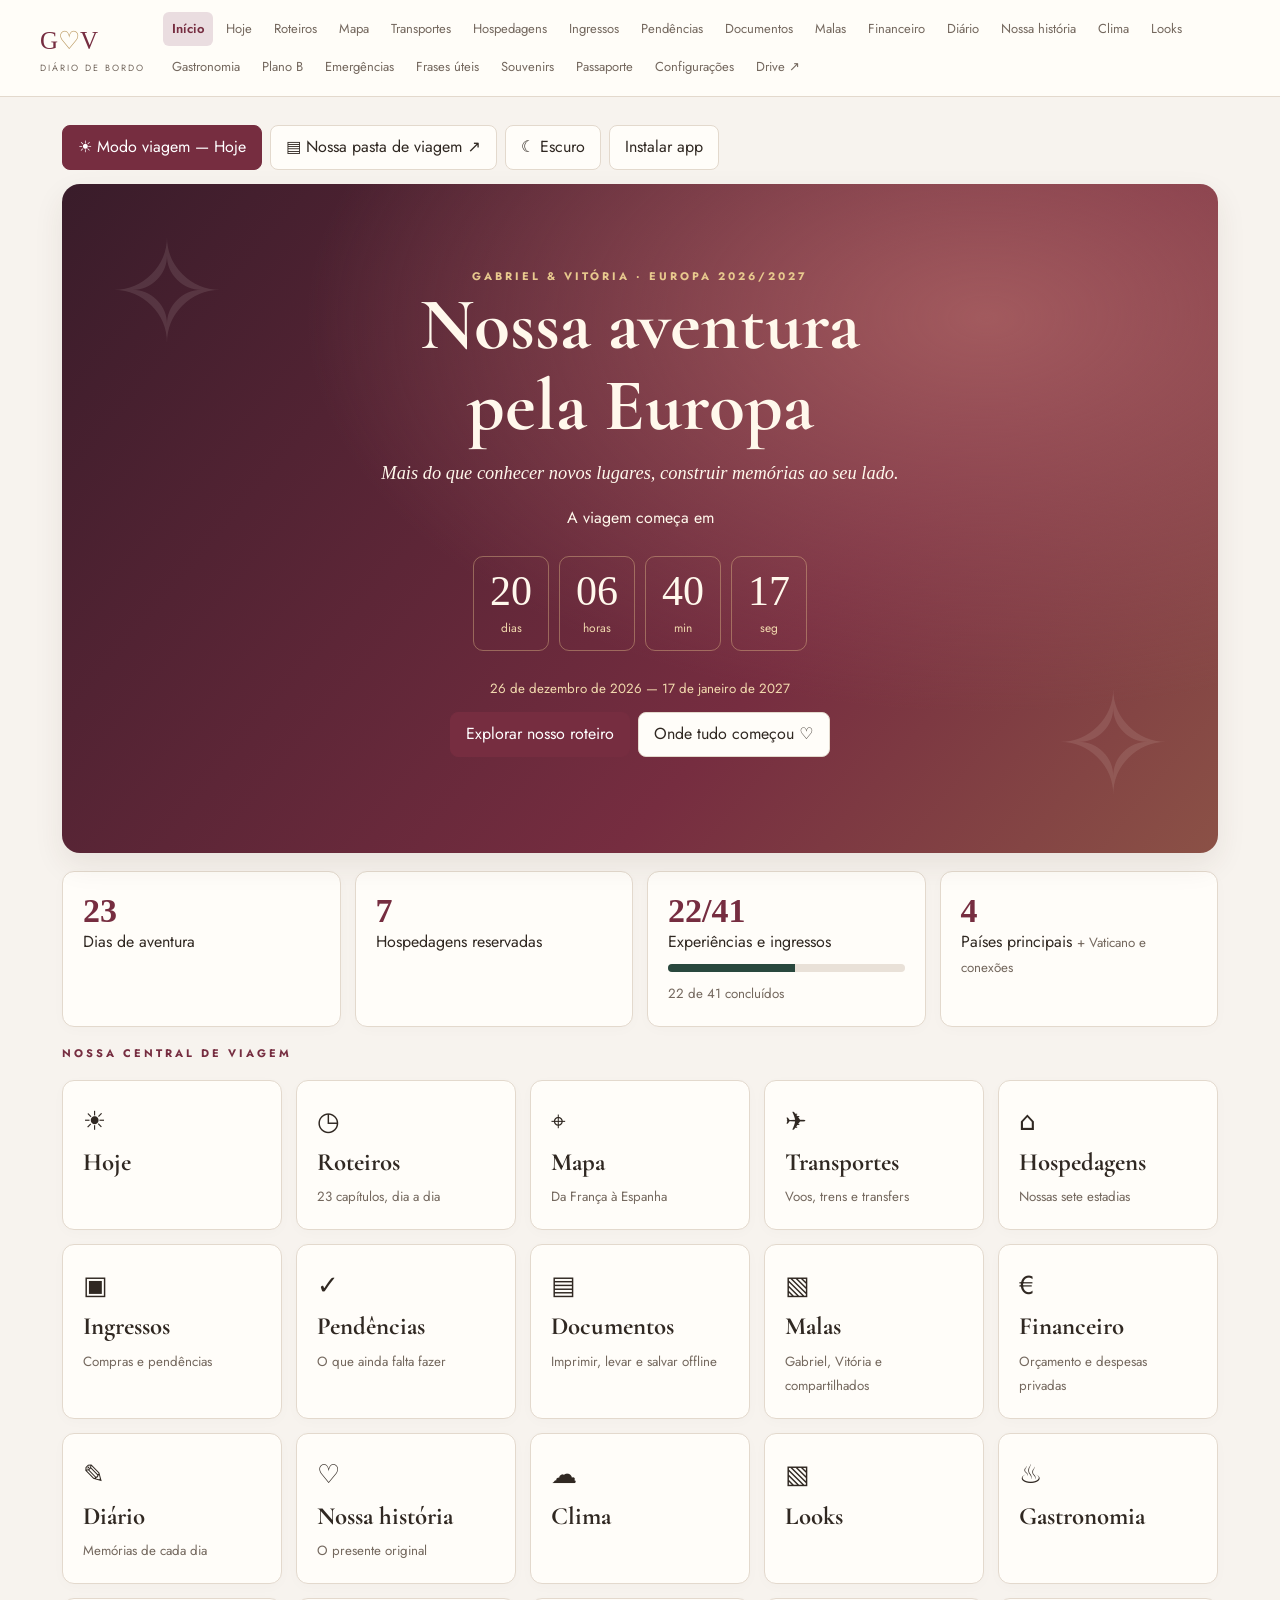
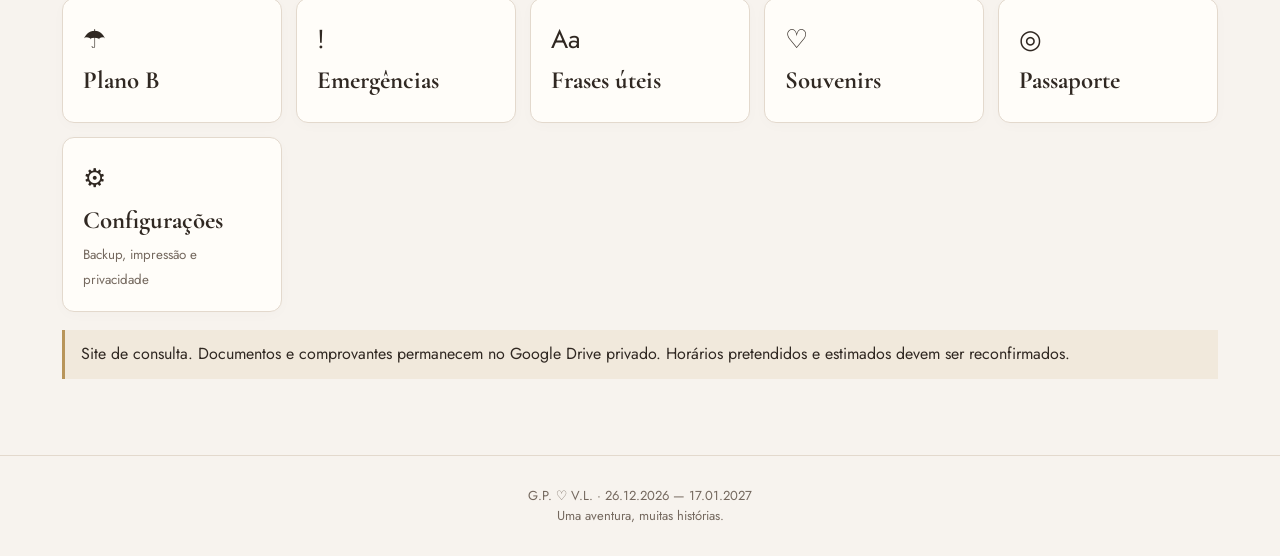
==== commit 04738316: "Add files via upload" ====
--- a/index.html
+++ b/index.html
@@ -1,1531 +1 @@
-<!DOCTYPE html>
-<html lang="pt-BR">
-<head>
-<meta charset="UTF-8">
-<meta name="viewport" content="width=device-width, initial-scale=1.0">
-<title>Viagem GV</title>
-<style>
-  @import url('https://fonts.googleapis.com/css2?family=Cormorant+Garamond:ital,wght@0,300;0,400;1,300;1,400&family=Jost:wght@200;300;400;600&display=swap');
-  *{margin:0;padding:0;box-sizing:border-box;}
-  :root{--cream:#F7F3EE;--ink:#1C1A17;--gold:#B8955A;--goldl:#D4B27A;--muted:#7A7060;--red:#8B2635;}
-  body{font-family:'Jost',sans-serif;background:var(--ink);min-height:100vh;overflow-x:hidden;}
-  .stars{position:absolute;inset:0;overflow:hidden;pointer-events:none;}
-  .star{position:absolute;background:white;border-radius:50%;opacity:0;animation:twinkle var(--d,3s) var(--delay,0s) infinite;}
-  @keyframes twinkle{0%,100%{opacity:0}50%{opacity:var(--op,0.8)}}
-  @keyframes fadeIn{to{opacity:1}}
-  @keyframes fadeUp{to{opacity:1;transform:translateY(0)}}
-
-  /* PAGE 1 */
-  #page-intro{min-height:100vh;display:flex;flex-direction:column;align-items:center;justify-content:center;position:relative;overflow:hidden;background:#0a1220;transition:opacity .8s ease,transform .8s ease;}
-  #page-intro.hide{opacity:0;transform:scale(1.04);pointer-events:none;height:0;overflow:hidden;min-height:0;}
-  .plane{position:absolute;top:15%;left:-60px;font-size:24px;animation:flyPlane 14s linear infinite;z-index:5;}
-  @keyframes flyPlane{0%{left:-60px;top:18%;opacity:0}5%{opacity:1}95%{opacity:1}100%{left:calc(100% + 60px);top:10%;opacity:0}}
-  .monuments-grid{position:absolute;inset:0;display:grid;grid-template-columns:repeat(3,1fr);grid-template-rows:repeat(2,1fr);opacity:.28;filter:grayscale(30%) brightness(.7);}
-  .monuments-grid .photo{background-size:cover;background-position:center;width:100%;height:100%;}
-  .overlay{position:absolute;inset:0;z-index:2;background:linear-gradient(to bottom,rgba(10,18,32,.55) 0%,rgba(10,18,32,.3) 40%,rgba(10,18,32,.5) 70%,rgba(10,18,32,.85) 100%);}
-  .intro-content{position:relative;z-index:10;text-align:center;padding:40px 24px 60px;width:100%;display:flex;flex-direction:column;align-items:center;}
-  .intro-line{display:flex;align-items:center;gap:12px;width:100%;max-width:340px;margin-bottom:28px;opacity:0;animation:fadeIn 1s .3s ease forwards;}
-  .intro-line::before,.intro-line::after{content:'';flex:1;height:1px;background:linear-gradient(to right,transparent,rgba(255,216,77,.7));}
-  .intro-line::after{background:linear-gradient(to left,transparent,rgba(255,216,77,.7));}
-  .intro-line span{color:#FFD84D;font-size:16px;}
-  .intro-eyebrow{font-weight:700;font-size:clamp(17px,4.5vw,23px);letter-spacing:5px;text-transform:uppercase;color:#FFD84D;margin-bottom:32px;opacity:0;animation:fadeIn 1s .6s ease forwards;text-shadow:0 0 30px rgba(255,216,77,.5),0 2px 8px rgba(0,0,0,.7);}
-  .btn-surprise{display:inline-block;border:2px solid #FFD84D;color:#FFD84D;background:transparent;font-family:'Jost',sans-serif;font-weight:600;font-size:13px;letter-spacing:5px;text-transform:uppercase;padding:16px 42px;cursor:pointer;position:relative;overflow:hidden;transition:color .4s ease;opacity:0;animation:fadeIn 1s 1s ease forwards;white-space:nowrap;text-shadow:0 0 16px rgba(255,216,77,.4);box-shadow:0 0 20px rgba(255,216,77,.15);}
-  .btn-surprise::before{content:'';position:absolute;inset:0;background:#FFD84D;transform:scaleX(0);transform-origin:left;transition:transform .4s ease;}
-  .btn-surprise:hover::before{transform:scaleX(1);}
-  .btn-surprise:hover{color:var(--ink);}
-  .btn-surprise span{position:relative;z-index:1;}
-  .intro-line-bottom{display:flex;align-items:center;gap:12px;width:100%;max-width:340px;margin-top:28px;opacity:0;animation:fadeIn 1s 1.2s ease forwards;}
-  .intro-line-bottom::before,.intro-line-bottom::after{content:'';flex:1;height:1px;background:linear-gradient(to right,transparent,rgba(255,216,77,.4));}
-  .intro-line-bottom::after{background:linear-gradient(to left,transparent,rgba(255,216,77,.4));}
-  .intro-line-bottom span{font-family:'Cormorant Garamond',serif;font-style:italic;font-weight:600;font-size:15px;color:#FFD84D;letter-spacing:3px;white-space:nowrap;text-shadow:0 0 20px rgba(255,216,77,.4);}
-
-  /* PAGE 2 PUZZLE */
-  #page-puzzle{display:none;min-height:100vh;background:#0a1220;position:relative;overflow:hidden;flex-direction:column;align-items:center;justify-content:center;padding:40px 16px 60px;}
-  #page-puzzle.show{display:flex;animation:fadeIn .8s ease forwards;opacity:0;}
-  .puzzle-content{position:relative;z-index:10;width:100%;display:flex;flex-direction:column;align-items:center;}
-  .puzzle-header{text-align:center;margin-bottom:24px;}
-  .puzzle-eyebrow{font-weight:400;font-size:11px;letter-spacing:5px;text-transform:uppercase;color:#FFD84D;margin-bottom:12px;text-shadow:0 0 20px rgba(255,216,77,.4);}
-  .puzzle-title{font-family:'Cormorant Garamond',serif;font-weight:300;font-size:clamp(28px,7vw,42px);color:#F7F3EE;line-height:1.15;}
-  .puzzle-title em{font-style:italic;color:#FFD84D;}
-  .puzzle-wrap{width:100%;max-width:380px;margin:0 auto 14px;}
-  .puzzle-board{display:grid;grid-template-columns:repeat(5,1fr);grid-template-rows:repeat(4,1fr);gap:3px;width:100%;aspect-ratio:5/4;background:rgba(184,149,90,.15);border:1px solid rgba(184,149,90,.3);padding:3px;border-radius:2px;}
-  .puzzle-slot{position:relative;background:rgba(10,18,32,.8);border:1px solid rgba(184,149,90,.15);border-radius:1px;overflow:hidden;}
-  .puzzle-piece{width:100%;height:100%;background-size:500% 400%;cursor:grab;transition:transform .15s ease,box-shadow .15s ease;touch-action:none;border-radius:1px;}
-  .puzzle-piece:active{cursor:grabbing;transform:scale(1.05);box-shadow:0 4px 16px rgba(0,0,0,.5);}
-  .puzzle-piece.correct{outline:2px solid rgba(255,216,77,.7);}
-  .puzzle-piece.dragging{opacity:.5;}
-  .puzzle-hint{font-weight:200;font-size:10px;letter-spacing:3px;text-transform:uppercase;color:rgba(184,149,90,.6);margin-bottom:10px;text-align:center;}
-  .puzzle-buttons{display:flex;flex-direction:column;align-items:center;gap:12px;margin-top:4px;}
-  .puzzle-reset{background:transparent;border:1px solid rgba(255,216,77,.4);color:rgba(255,216,77,.7);font-family:'Jost',sans-serif;font-weight:300;font-size:10px;letter-spacing:3px;text-transform:uppercase;padding:10px 24px;cursor:pointer;transition:all .3s ease;}
-  .puzzle-reset:hover{border-color:#FFD84D;color:#FFD84D;}
-  .btn-skip{background:transparent;border:none;color:rgba(184,149,90,.45);font-family:'Jost',sans-serif;font-weight:200;font-size:9px;letter-spacing:3px;text-transform:uppercase;padding:6px 16px;cursor:pointer;transition:color .3s ease;text-decoration:underline;text-underline-offset:3px;}
-  .btn-skip:hover{color:rgba(184,149,90,.8);}
-  .puzzle-modal{display:none;position:fixed;inset:0;background:rgba(10,18,32,.92);z-index:100;align-items:center;justify-content:center;padding:24px;}
-  .puzzle-modal.show{display:flex;animation:fadeIn .6s ease forwards;opacity:0;}
-  .puzzle-modal-box{background:var(--cream);max-width:340px;width:100%;padding:48px 36px 44px;text-align:center;position:relative;}
-  .puzzle-modal-box::before{content:'';position:absolute;top:14px;left:14px;width:36px;height:36px;border:1px solid rgba(184,149,90,.5);border-width:1px 0 0 1px;}
-  .puzzle-modal-box::after{content:'';position:absolute;bottom:14px;right:14px;width:36px;height:36px;border:1px solid rgba(184,149,90,.5);border-width:0 1px 1px 0;}
-  .modal-ornament{font-size:20px;color:var(--gold);margin-bottom:20px;}
-  .modal-msg{font-family:'Cormorant Garamond',serif;font-size:clamp(22px,5vw,28px);font-weight:300;color:var(--ink);line-height:1.3;margin-bottom:10px;}
-  .modal-msg2{font-family:'Cormorant Garamond',serif;font-style:italic;font-size:clamp(18px,4vw,22px);font-weight:300;color:var(--red);margin-bottom:32px;}
-  .modal-btn{display:inline-block;border:1.5px solid var(--gold);color:var(--gold);background:transparent;font-family:'Jost',sans-serif;font-weight:400;font-size:11px;letter-spacing:4px;text-transform:uppercase;padding:14px 36px;cursor:pointer;position:relative;overflow:hidden;transition:color .3s ease;white-space:nowrap;}
-  .modal-btn::before{content:'';position:absolute;inset:0;background:var(--gold);transform:scaleX(0);transform-origin:left;transition:transform .3s ease;}
-  .modal-btn:hover::before{transform:scaleX(1);}
-  .modal-btn:hover{color:#F7F3EE;}
-  .modal-btn span{position:relative;z-index:1;}
-
-  /* PAGE 3 BOARDING */
-  #page-boarding{display:none;min-height:100vh;background:#0a1220;position:relative;overflow:hidden;flex-direction:column;align-items:center;justify-content:center;padding:40px 16px 60px;gap:28px;}
-  #page-boarding.show{display:flex;animation:fadeIn .8s ease forwards;opacity:0;}
-  .boarding-label-top{font-weight:300;font-size:10px;letter-spacing:6px;text-transform:uppercase;color:rgba(255,216,77,.7);text-align:center;z-index:2;}
-  .bp-card{width:100%;max-width:480px;background:var(--cream);position:relative;z-index:2;display:flex;flex-direction:column;}
-  .bp-header{background:var(--ink);padding:18px 24px 16px;display:flex;justify-content:space-between;align-items:center;}
-  .bp-airline{font-family:'Cormorant Garamond',serif;font-size:20px;font-weight:300;color:#FFD84D;letter-spacing:2px;}
-  .bp-type{font-weight:200;font-size:8px;letter-spacing:4px;text-transform:uppercase;color:rgba(247,243,238,.5);}
-  .bp-body{padding:24px 24px 20px;border-bottom:2px dashed rgba(184,149,90,.35);}
-  .bp-route{display:flex;align-items:center;justify-content:space-between;margin-bottom:20px;gap:8px;}
-  .bp-city-block{flex:1;}
-  .bp-city-block.right{text-align:right;}
-  .bp-iata{font-family:'Cormorant Garamond',serif;font-size:clamp(42px,10vw,58px);font-weight:300;color:var(--ink);line-height:1;letter-spacing:-2px;}
-  .bp-city-name{font-weight:200;font-size:9px;letter-spacing:3px;text-transform:uppercase;color:var(--muted);margin-top:2px;}
-  .bp-arrow{display:flex;flex-direction:column;align-items:center;gap:4px;flex-shrink:0;padding:0 4px;}
-  .bp-arrow-line{width:60px;height:1px;background:linear-gradient(to right,rgba(184,149,90,.3),var(--gold),rgba(184,149,90,.3));position:relative;}
-  .bp-arrow-line::after{content:'▶';position:absolute;right:-6px;top:-7px;font-size:10px;color:var(--gold);}
-  .bp-plane-icon{font-size:18px;color:var(--gold);}
-  .bp-info-grid{display:grid;grid-template-columns:repeat(3,1fr);gap:14px;}
-  .bp-info-label{font-weight:200;font-size:7px;letter-spacing:3px;text-transform:uppercase;color:var(--muted);margin-bottom:3px;}
-  .bp-info-value{font-family:'Cormorant Garamond',serif;font-size:17px;font-weight:400;color:var(--ink);line-height:1.1;}
-  .bp-info-value.small{font-size:13px;}
-  .bp-stub{padding:16px 24px;display:flex;justify-content:space-between;align-items:center;gap:12px;}
-  .bp-stub-info{flex:1;}
-  .bp-stub-label{font-weight:200;font-size:7px;letter-spacing:3px;text-transform:uppercase;color:var(--muted);margin-bottom:2px;}
-  .bp-stub-value{font-family:'Cormorant Garamond',serif;font-size:15px;font-weight:400;color:var(--ink);}
-  .bp-barcode{display:flex;gap:2px;align-items:flex-end;flex-shrink:0;}
-  .bp-barcode span{display:inline-block;width:2px;background:var(--ink);opacity:.7;}
-  #page-boarding .bp-iata{filter:blur(8px);user-select:none;}
-  #page-boarding .bp-city-name{filter:blur(5px);user-select:none;}
-  #page-boarding .bp-info-blur{filter:blur(5px);user-select:none;}
-  .btn-boarding-next{display:inline-block;border:2px solid #FFD84D;color:#FFD84D;background:transparent;font-family:'Jost',sans-serif;font-weight:600;font-size:12px;letter-spacing:5px;text-transform:uppercase;padding:16px 42px;cursor:pointer;position:relative;overflow:hidden;transition:color .4s ease;white-space:nowrap;z-index:2;}
-  .btn-boarding-next::before{content:'';position:absolute;inset:0;background:#FFD84D;transform:scaleX(0);transform-origin:left;transition:transform .4s ease;}
-  .btn-boarding-next:hover::before{transform:scaleX(1);}
-  .btn-boarding-next:hover{color:var(--ink);}
-  .btn-boarding-next span{position:relative;z-index:1;}
-
-  /* PAGE 4 ROTEIRO */
-  #page-roteiro{display:none;background:var(--ink);min-height:100vh;padding:24px 16px 40px;}
-  #page-roteiro.show{display:block;animation:fadeIn .8s ease forwards;opacity:0;}
-  .card{background:var(--cream);width:100%;max-width:620px;margin:0 auto;padding:44px 32px 52px;position:relative;}
-  .card::before,.card::after{content:'';position:absolute;width:48px;height:48px;border-color:var(--gold);border-style:solid;opacity:.5;}
-  .card::before{top:16px;left:16px;border-width:1px 0 0 1px;}
-  .card::after{bottom:16px;right:16px;border-width:0 1px 1px 0;}
-  .ornament-top{display:flex;align-items:center;gap:10px;margin-bottom:24px;}
-  .ornament-top::before,.ornament-top::after{content:'';flex:1;height:1px;background:linear-gradient(to right,transparent,var(--gold));}
-  .ornament-top::after{background:linear-gradient(to left,transparent,var(--gold));}
-  .ornament-top span{color:var(--gold);font-size:16px;}
-  .eyebrow{text-align:center;font-weight:200;font-size:9px;letter-spacing:5px;text-transform:uppercase;color:var(--muted);margin-bottom:10px;}
-  .title-block{text-align:center;margin-bottom:8px;}
-  .title-main{font-family:'Cormorant Garamond',serif;font-weight:300;font-size:clamp(36px,8vw,54px);line-height:1.1;color:var(--ink);letter-spacing:-1px;}
-  .title-main em{font-style:italic;color:var(--gold);}
-  .title-pela{font-family:'Cormorant Garamond',serif;font-style:italic;font-weight:300;font-size:clamp(16px,4vw,20px);color:var(--muted);letter-spacing:5px;text-align:center;line-height:1.6;}
-  .subtitle{font-family:'Cormorant Garamond',serif;font-style:italic;font-weight:300;font-size:clamp(14px,3.5vw,18px);color:var(--muted);margin-top:4px;letter-spacing:.5px;text-align:center;}
-  .divider{width:36px;height:1px;background:var(--gold);margin:20px auto;}
-  .date-banner{text-align:center;margin-bottom:28px;}
-  .date-banner .dates{font-weight:200;font-size:10px;letter-spacing:3px;color:var(--muted);text-transform:uppercase;line-height:1.6;}
-  .date-banner .year{font-family:'Cormorant Garamond',serif;font-size:clamp(22px,5vw,28px);font-weight:300;color:var(--ink);letter-spacing:2px;margin-top:4px;}
-
-  /* CITY ROWS */
-  .route{display:flex;flex-direction:column;}
-  .city-row{display:flex;align-items:center;flex-wrap:wrap;padding:12px 0;border-top:1px solid rgba(180,160,120,.2);gap:10px;opacity:0;transform:translateY(8px);cursor:pointer;overflow:visible;}
-  .city-row.animate{animation:fadeUp .5s ease forwards;}
-  .city-row:last-child{border-bottom:1px solid rgba(180,160,120,.2);}
-  .city-row:nth-child(1){animation-delay:.1s}.city-row:nth-child(2){animation-delay:.2s}.city-row:nth-child(3){animation-delay:.3s}.city-row:nth-child(4){animation-delay:.4s}.city-row:nth-child(5){animation-delay:.5s}.city-row:nth-child(6){animation-delay:.6s}.city-row:nth-child(7){animation-delay:.7s}
-  .city-num{font-family:'Cormorant Garamond',serif;font-size:26px;font-weight:300;color:rgba(184,149,90,.25);line-height:1;min-width:36px;}
-  .city-info{flex:1;min-width:0;}
-  .city-name{font-family:'Cormorant Garamond',serif;font-size:clamp(20px,5vw,26px);font-weight:400;color:var(--ink);line-height:1;display:flex;align-items:center;gap:6px;flex-wrap:wrap;}
-  .city-name .flag{font-size:14px;}
-  .special-tag{display:inline-block;background:var(--red);color:#fff;font-weight:300;font-size:7px;letter-spacing:2px;text-transform:uppercase;padding:2px 6px;}
-  .city-country{font-weight:200;font-size:9px;letter-spacing:3px;text-transform:uppercase;color:var(--muted);margin-top:2px;}
-  .city-dates{text-align:right;white-space:nowrap;flex-shrink:0;}
-  .city-dates .d{font-weight:300;font-size:11px;color:var(--ink);letter-spacing:.3px;}
-  .city-dates .nights{font-weight:200;font-size:9px;color:var(--muted);letter-spacing:1px;}
-  .chevron{display:inline-block;margin-left:6px;font-size:10px;color:rgba(184,149,90,.5);transition:transform .3s ease;vertical-align:middle;}
-  .city-row.open .chevron{transform:rotate(180deg);}
-
-  /* CITY DAYS ACCORDION */
-  .city-days{width:100%;max-height:0;overflow:visible;transition:max-height .45s ease,opacity .35s ease,padding .35s ease;opacity:0;padding:0;}
-  .city-row.open .city-days{max-height:2000px;opacity:1;padding:10px 0 6px;overflow:visible;}
-  .days-grid{display:flex;flex-wrap:wrap;gap:8px;overflow:visible;position:relative;}
-  .day-card{display:flex;flex-direction:column;align-items:center;justify-content:center;width:52px;height:52px;border:1px solid rgba(184,149,90,.35);background:rgba(184,149,90,.05);border-radius:2px;flex-shrink:0;position:relative;}
-  .day-card.has-detail{cursor:pointer;}
-  .day-card.has-detail .day-num{color:var(--gold);}
-  .day-card.has-detail::after{content:'•';position:absolute;bottom:3px;left:50%;transform:translateX(-50%);font-size:6px;color:var(--gold);}
-  .day-num{font-family:'Cormorant Garamond',serif;font-size:20px;font-weight:300;color:var(--ink);line-height:1;}
-  .day-mon{font-weight:200;font-size:8px;letter-spacing:1px;text-transform:uppercase;color:var(--muted);margin-top:2px;}
-  .day-detail{display:none;}
-  .day-inline-panel{width:100%;background:#F7F3EE;border:1px solid rgba(184,149,90,.35);border-radius:2px;margin-top:10px;overflow:hidden;max-height:0;transition:max-height .4s ease;}
-  .day-detail-inner{padding:16px;}
-  .dd-title{font-family:'Cormorant Garamond',serif;font-size:15px;font-weight:400;color:var(--ink);margin-bottom:10px;padding-bottom:8px;border-bottom:1px solid rgba(184,149,90,.25);}
-  .dd-item{display:flex;gap:8px;margin-bottom:7px;align-items:flex-start;}
-  .dd-time{font-weight:600;font-size:9px;letter-spacing:1px;color:var(--gold);white-space:nowrap;padding-top:1px;min-width:38px;}
-  .dd-desc{font-weight:300;font-size:11px;color:var(--ink);line-height:1.4;}
-  .dd-tip{margin-top:10px;padding-top:8px;border-top:1px solid rgba(184,149,90,.2);font-weight:300;font-size:10px;color:var(--muted);font-style:italic;}
-
-  /* BOTTOM BLOCK */
-  .bottom-block{margin-top:28px;display:flex;justify-content:space-between;align-items:flex-end;gap:16px;flex-wrap:wrap;}
-  .flight-info{flex:1;min-width:140px;}
-  .flight-label{font-weight:200;font-size:8px;letter-spacing:3px;text-transform:uppercase;color:var(--muted);margin-bottom:3px;}
-  .flight-route{font-family:'Cormorant Garamond',serif;font-size:clamp(16px,4vw,20px);font-weight:300;color:var(--ink);}
-  .flight-route .arrow{color:var(--gold);margin:0 3px;}
-  .flight-note{font-weight:200;font-size:9px;color:var(--muted);letter-spacing:.3px;margin-top:1px;}
-  .names-block{text-align:right;}
-  .names-label{font-weight:200;font-size:8px;letter-spacing:3px;text-transform:uppercase;color:var(--muted);margin-bottom:2px;}
-  .names{font-family:'Cormorant Garamond',serif;font-size:clamp(18px,4vw,22px);font-style:italic;font-weight:300;color:var(--ink);}
-  .ornament-bottom{text-align:center;margin-top:28px;display:flex;align-items:center;gap:10px;}
-  .ornament-bottom::before,.ornament-bottom::after{content:'';flex:1;height:1px;background:linear-gradient(to right,transparent,rgba(184,149,90,.4));}
-  .ornament-bottom::after{background:linear-gradient(to left,transparent,rgba(184,149,90,.4));}
-  .ornament-bottom span{font-family:'Cormorant Garamond',serif;font-style:italic;font-size:13px;color:var(--gold);letter-spacing:2px;white-space:nowrap;}
-  .boarding-repeat-label{font-weight:300;font-size:10px;letter-spacing:6px;text-transform:uppercase;color:rgba(255,216,77,.6);text-align:center;margin:40px 0 16px;width:100%;max-width:620px;}
-
-  /* Frase romântica */
-  .frase-romantica {
-    max-width: 620px;
-    margin: 40px auto 0;
-    text-align: center;
-    padding: 0 16px;
-  }
-  .frase-romantica .frase-linha {
-    display: flex;
-    align-items: center;
-    gap: 12px;
-    margin-bottom: 20px;
-  }
-  .frase-romantica .frase-linha::before,
-  .frase-romantica .frase-linha::after {
-    content: '';
-    flex: 1;
-    height: 1px;
-    background: linear-gradient(to right, transparent, rgba(184,149,90,0.4));
-  }
-  .frase-romantica .frase-linha::after {
-    background: linear-gradient(to left, transparent, rgba(184,149,90,0.4));
-  }
-  .frase-romantica .frase-linha span { color: var(--gold); font-size: 14px; }
-  .frase-texto {
-    font-family: 'Cormorant Garamond', serif;
-    font-style: italic;
-    font-weight: 300;
-    font-size: clamp(20px, 5vw, 28px);
-    color: #F7F3EE;
-    line-height: 1.5;
-    letter-spacing: 0.3px;
-  }
-  .frase-texto em {
-    color: #FFD84D;
-    font-style: italic;
-  }
-  .frase-anos {
-    font-family: 'Cormorant Garamond', serif;
-    font-weight: 300;
-    font-size: clamp(56px, 14vw, 88px);
-    color: rgba(184,149,90,0.15);
-    line-height: 1;
-    margin: 12px 0 4px;
-    letter-spacing: -4px;
-  }
-  .frase-sub {
-    font-weight: 200;
-    font-size: 9px;
-    letter-spacing: 6px;
-    text-transform: uppercase;
-    color: rgba(184,149,90,0.5);
-    margin-top: 4px;
-  }
-
-  .btn-next-page {
-    display: block;
-    width: 100%;
-    max-width: 620px;
-    margin: 36px auto 0;
-    border: 2px solid #FFD84D;
-    color: #FFD84D;
-    background: transparent;
-    font-family: 'Jost', sans-serif;
-    font-weight: 600;
-    font-size: 12px;
-    letter-spacing: 5px;
-    text-transform: uppercase;
-    padding: 16px 0;
-    cursor: pointer;
-    position: relative;
-    overflow: hidden;
-    transition: color 0.4s ease;
-    white-space: nowrap;
-    text-shadow: 0 0 16px rgba(255,216,77,0.3);
-  }
-  .btn-next-page::before {
-    content: '';
-    position: absolute;
-    inset: 0;
-    background: #FFD84D;
-    transform: scaleX(0);
-    transform-origin: left;
-    transition: transform 0.4s ease;
-  }
-  .btn-next-page:hover::before { transform: scaleX(1); }
-  .btn-next-page:hover { color: var(--ink); }
-  .btn-next-page span { position: relative; z-index: 1; }
-  .countdown-section{max-width:620px;margin:28px auto 0;text-align:center;}
-  .cd-label-top{font-weight:200;font-size:9px;letter-spacing:5px;text-transform:uppercase;color:rgba(184,149,90,.6);margin-bottom:14px;}
-  .countdown{display:flex;justify-content:center;gap:6px;}
-  .cd-block{display:flex;flex-direction:column;align-items:center;min-width:60px;}
-  .cd-num{font-family:'Cormorant Garamond',serif;font-size:clamp(30px,8vw,44px);font-weight:300;color:var(--cream);line-height:1;border-bottom:1px solid rgba(184,149,90,.4);padding-bottom:4px;min-width:56px;text-align:center;}
-  .cd-unit{font-weight:200;font-size:8px;letter-spacing:3px;text-transform:uppercase;color:var(--gold);margin-top:5px;}
-  .cd-sep{font-family:'Cormorant Garamond',serif;font-size:34px;font-weight:300;color:rgba(184,149,90,.35);line-height:1;align-self:flex-start;padding-top:3px;}
-  .cd-footer{font-family:'Cormorant Garamond',serif;font-style:italic;font-size:13px;color:rgba(184,149,90,.45);margin-top:14px;letter-spacing:1px;}
-
-  /* PAGE 5 MAPA */
-  #page-mapa {
-    display: none;
-    min-height: 100vh;
-    background: #0a1220;
-    position: relative;
-    overflow: hidden;
-    flex-direction: column;
-    align-items: center;
-    justify-content: center;
-    padding: 40px 16px 60px;
-  }
-  #page-mapa.show {
-    display: flex;
-    animation: fadeIn 0.8s ease forwards;
-    opacity: 0;
-  }
-
-  .mapa-content {
-    position: relative;
-    z-index: 10;
-    width: 100%;
-    max-width: 560px;
-    display: flex;
-    flex-direction: column;
-    align-items: center;
-    gap: 20px;
-  }
-
-  .mapa-header { text-align: center; }
-  .mapa-line {
-    display: flex;
-    align-items: center;
-    gap: 12px;
-    max-width: 300px;
-    margin: 0 auto 16px;
-  }
-  .mapa-line::before, .mapa-line::after {
-    content: '';
-    flex: 1;
-    height: 1px;
-    background: linear-gradient(to right, transparent, rgba(255,216,77,0.6));
-  }
-  .mapa-line::after { background: linear-gradient(to left, transparent, rgba(255,216,77,0.6)); }
-  .mapa-line span { color: #FFD84D; font-size: 14px; }
-
-  .mapa-eyebrow {
-    font-weight: 400;
-    font-size: 10px;
-    letter-spacing: 6px;
-    text-transform: uppercase;
-    color: #FFD84D;
-    margin-bottom: 8px;
-    text-shadow: 0 0 20px rgba(255,216,77,0.4);
-  }
-  .mapa-title {
-    font-family: 'Cormorant Garamond', serif;
-    font-weight: 300;
-    font-size: clamp(26px, 6vw, 38px);
-    color: #F7F3EE;
-    line-height: 1.2;
-  }
-  .mapa-title em { font-style: italic; color: #FFD84D; }
-
-  .mapa-wrap {
-    width: 100%;
-    border: 1px solid rgba(184,149,90,0.3);
-    border-radius: 4px;
-    overflow: hidden;
-  }
-  .mapa-img-wrap {
-    position: relative;
-    width: 100%;
-  }
-  .mapa-img-wrap img {
-    width: 100%;
-    display: block;
-    filter: brightness(0.82) saturate(0.9);
-  }
-  #mapaCanvas {
-    position: absolute;
-    inset: 0;
-    width: 100%;
-    height: 100%;
-  }
-
-  .mapa-card {
-    width: 100%;
-    background: rgba(247,243,238,0.06);
-    border: 1px solid rgba(184,149,90,0.25);
-    border-radius: 2px;
-    padding: 20px 24px;
-    text-align: center;
-    min-height: 90px;
-    display: flex;
-    align-items: center;
-    justify-content: center;
-  }
-  .mapa-card-inner { transition: opacity 0.3s ease; }
-  .mapa-card-num {
-    font-weight: 200;
-    font-size: 9px;
-    letter-spacing: 4px;
-    text-transform: uppercase;
-    color: rgba(184,149,90,0.5);
-    margin-bottom: 6px;
-  }
-  .mapa-card-city {
-    font-family: 'Cormorant Garamond', serif;
-    font-size: clamp(22px, 5vw, 30px);
-    font-weight: 300;
-    color: #FFD84D;
-    line-height: 1.1;
-    margin-bottom: 4px;
-  }
-  .mapa-card-info {
-    font-weight: 200;
-    font-size: 11px;
-    color: rgba(247,243,238,0.6);
-    letter-spacing: 0.5px;
-  }
-
-  .mapa-btn {
-    border: 2px solid #FFD84D;
-    color: #FFD84D;
-    background: transparent;
-    font-family: 'Jost', sans-serif;
-    font-weight: 600;
-    font-size: 11px;
-    letter-spacing: 5px;
-    text-transform: uppercase;
-    padding: 14px 36px;
-    cursor: pointer;
-    position: relative;
-    overflow: hidden;
-    transition: color 0.4s ease;
-    white-space: nowrap;
-  }
-  .mapa-btn::before {
-    content: '';
-    position: absolute;
-    inset: 0;
-    background: #FFD84D;
-    transform: scaleX(0);
-    transform-origin: left;
-    transition: transform 0.4s ease;
-  }
-  .mapa-btn:hover::before { transform: scaleX(1); }
-  .mapa-btn:hover { color: var(--ink); }
-  .mapa-btn span { position: relative; z-index: 1; }
-
-
-  /* ===== PAGE 6: CHECKLIST ===== */
-  #page-checklist {
-    display: none;
-    min-height: 100vh;
-    background: var(--ink);
-    padding: 40px 16px 60px;
-  }
-  #page-checklist.show {
-    display: block;
-    animation: fadeIn 0.8s ease forwards;
-    opacity: 0;
-  }
-
-  .checklist-wrap {
-    max-width: 620px;
-    margin: 0 auto;
-  }
-
-  .checklist-header {
-    text-align: center;
-    margin-bottom: 36px;
-  }
-
-  .checklist-title {
-    font-family: 'Cormorant Garamond', serif;
-    font-weight: 300;
-    font-size: clamp(32px, 8vw, 50px);
-    color: var(--cream);
-    line-height: 1.15;
-    margin-bottom: 8px;
-  }
-  .checklist-title em { font-style: italic; color: #FFD84D; }
-
-  .checklist-subtitle {
-    font-weight: 200;
-    font-size: 10px;
-    letter-spacing: 5px;
-    text-transform: uppercase;
-    color: rgba(184,149,90,0.6);
-    margin-top: 8px;
-  }
-
-  /* Category */
-  .cl-category {
-    margin-bottom: 28px;
-  }
-
-  .cl-cat-title {
-    display: flex;
-    align-items: center;
-    gap: 10px;
-    margin-bottom: 12px;
-    padding-bottom: 8px;
-    border-bottom: 1px solid rgba(184,149,90,0.25);
-  }
-  .cl-cat-icon { font-size: 18px; }
-  .cl-cat-name {
-    font-family: 'Cormorant Garamond', serif;
-    font-size: 20px;
-    font-weight: 400;
-    color: var(--cream);
-    letter-spacing: 0.5px;
-  }
-  .cl-cat-count {
-    margin-left: auto;
-    font-weight: 200;
-    font-size: 9px;
-    letter-spacing: 3px;
-    color: rgba(184,149,90,0.5);
-  }
-
-  /* Items grid */
-  .cl-items {
-    display: grid;
-    grid-template-columns: 1fr 1fr;
-    gap: 8px;
-  }
-  @media (max-width: 400px) { .cl-items { grid-template-columns: 1fr; } }
-
-  .cl-item {
-    display: flex;
-    align-items: center;
-    gap: 10px;
-    padding: 10px 12px;
-    background: rgba(247,243,238,0.04);
-    border: 1px solid rgba(184,149,90,0.12);
-    border-radius: 2px;
-    cursor: pointer;
-    transition: background 0.2s ease, border-color 0.2s ease;
-    user-select: none;
-  }
-  .cl-item:hover { background: rgba(247,243,238,0.07); border-color: rgba(184,149,90,0.25); }
-  .cl-item.checked {
-    background: rgba(184,149,90,0.08);
-    border-color: rgba(184,149,90,0.4);
-  }
-  .cl-item.checked .cl-check { background: var(--gold); border-color: var(--gold); }
-  .cl-item.checked .cl-check::after { opacity: 1; }
-  .cl-item.checked .cl-text { color: var(--gold); text-decoration: line-through; text-decoration-color: rgba(184,149,90,0.4); }
-
-  .cl-check {
-    width: 18px;
-    height: 18px;
-    border: 1.5px solid rgba(184,149,90,0.4);
-    border-radius: 2px;
-    flex-shrink: 0;
-    position: relative;
-    transition: all 0.2s ease;
-  }
-  .cl-check::after {
-    content: '✓';
-    position: absolute;
-    inset: 0;
-    display: flex;
-    align-items: center;
-    justify-content: center;
-    font-size: 11px;
-    color: var(--ink);
-    font-weight: 700;
-    opacity: 0;
-    transition: opacity 0.2s ease;
-  }
-
-  .cl-text {
-    font-weight: 300;
-    font-size: 12px;
-    color: rgba(247,243,238,0.8);
-    line-height: 1.3;
-    transition: color 0.2s ease;
-  }
-  .cl-emoji { font-size: 13px; flex-shrink: 0; }
-
-  /* Progress bar */
-  .cl-progress-wrap {
-    background: rgba(247,243,238,0.05);
-    border: 1px solid rgba(184,149,90,0.2);
-    border-radius: 2px;
-    padding: 16px 20px;
-    margin-bottom: 28px;
-    display: flex;
-    align-items: center;
-    gap: 16px;
-  }
-  .cl-progress-bar {
-    flex: 1;
-    height: 4px;
-    background: rgba(184,149,90,0.15);
-    border-radius: 2px;
-    overflow: hidden;
-  }
-  .cl-progress-fill {
-    height: 100%;
-    background: linear-gradient(to right, var(--gold), #FFD84D);
-    border-radius: 2px;
-    transition: width 0.4s ease;
-    width: 0%;
-  }
-  .cl-progress-text {
-    font-family: 'Cormorant Garamond', serif;
-    font-size: 18px;
-    font-weight: 300;
-    color: #FFD84D;
-    white-space: nowrap;
-  }
-
-  /* Google Docs link box */
-  .cl-doc-box {
-    background: rgba(247,243,238,0.04);
-    border: 1px solid rgba(184,149,90,0.25);
-    border-radius: 2px;
-    padding: 24px;
-    margin-top: 8px;
-    text-align: center;
-  }
-  .cl-doc-icon { font-size: 32px; margin-bottom: 10px; }
-  .cl-doc-title {
-    font-family: 'Cormorant Garamond', serif;
-    font-size: 20px;
-    font-weight: 300;
-    color: var(--cream);
-    margin-bottom: 6px;
-  }
-  .cl-doc-desc {
-    font-weight: 200;
-    font-size: 10px;
-    letter-spacing: 2px;
-    color: rgba(184,149,90,0.6);
-    text-transform: uppercase;
-    margin-bottom: 16px;
-  }
-  .cl-doc-input-wrap {
-    display: flex;
-    gap: 8px;
-    max-width: 420px;
-    margin: 0 auto;
-    flex-wrap: wrap;
-    justify-content: center;
-  }
-  .cl-doc-input {
-    flex: 1;
-    min-width: 200px;
-    background: rgba(247,243,238,0.06);
-    border: 1px solid rgba(184,149,90,0.3);
-    border-radius: 2px;
-    padding: 10px 14px;
-    font-family: 'Jost', sans-serif;
-    font-weight: 200;
-    font-size: 11px;
-    color: var(--cream);
-    letter-spacing: 0.5px;
-    outline: none;
-    transition: border-color 0.3s;
-  }
-  .cl-doc-input::placeholder { color: rgba(184,149,90,0.4); }
-  .cl-doc-input:focus { border-color: rgba(255,216,77,0.5); }
-  .cl-doc-btn {
-    background: transparent;
-    border: 1.5px solid #FFD84D;
-    color: #FFD84D;
-    font-family: 'Jost', sans-serif;
-    font-weight: 600;
-    font-size: 10px;
-    letter-spacing: 3px;
-    text-transform: uppercase;
-    padding: 10px 20px;
-    cursor: pointer;
-    position: relative;
-    overflow: hidden;
-    transition: color 0.3s ease;
-    white-space: nowrap;
-    border-radius: 2px;
-  }
-  .cl-doc-btn::before {
-    content: '';
-    position: absolute;
-    inset: 0;
-    background: #FFD84D;
-    transform: scaleX(0);
-    transform-origin: left;
-    transition: transform 0.3s ease;
-  }
-  .cl-doc-btn:hover::before { transform: scaleX(1); }
-  .cl-doc-btn:hover { color: var(--ink); }
-  .cl-doc-btn span { position: relative; z-index: 1; }
-  .cl-doc-link {
-    display: inline-flex;
-    align-items: center;
-    gap: 6px;
-    margin-top: 10px;
-    font-weight: 300;
-    font-size: 11px;
-    color: rgba(184,149,90,0.7);
-    text-decoration: none;
-    letter-spacing: 0.5px;
-    transition: color 0.2s;
-  }
-  .cl-doc-link:hover { color: #FFD84D; }
-  .cl-doc-link-wrap { margin-top: 10px; display: none; }
-  .cl-doc-link-wrap.show { display: block; }
-
-
-  /* Back navigation buttons */
-  .btn-back {
-    display: inline-flex;
-    align-items: center;
-    gap: 8px;
-    background: transparent;
-    border: 1px solid rgba(184,149,90,0.35);
-    color: rgba(184,149,90,0.7);
-    font-family: 'Jost', sans-serif;
-    font-weight: 300;
-    font-size: 10px;
-    letter-spacing: 4px;
-    text-transform: uppercase;
-    padding: 10px 20px;
-    cursor: pointer;
-    transition: all 0.3s ease;
-    white-space: nowrap;
-  }
-  .btn-back:hover {
-    border-color: rgba(184,149,90,0.7);
-    color: rgba(184,149,90,1);
-  }
-  .btn-back .arrow { font-size: 12px; }
-
-  /* Nav bar for pages 4/5/6 */
-  .page-nav {
-    display: flex;
-    align-items: center;
-    justify-content: space-between;
-    max-width: 620px;
-    margin: 0 auto 24px;
-    padding: 0 4px;
-    gap: 12px;
-  }
-  .page-nav-dots {
-    display: flex;
-    gap: 6px;
-    align-items: center;
-  }
-  .page-nav-dot {
-    width: 6px;
-    height: 6px;
-    border-radius: 50%;
-    background: rgba(184,149,90,0.25);
-    transition: all 0.3s ease;
-  }
-  .page-nav-dot.active {
-    background: #FFD84D;
-    width: 18px;
-    border-radius: 3px;
-  }
-
-</style>
-</head>
-<body>
-
-<!-- PAGE 1 -->
-<div id="page-intro">
-  <div class="stars" id="stars1"></div>
-  <div class="plane">✈</div>
-  <div class="monuments-grid">
-    <div class="photo" style="background-image:url('https://images.unsplash.com/photo-1511739001486-6bfe10ce785f?w=600&q=80')"></div>
-    <div class="photo" style="background-image:url('https://images.unsplash.com/photo-1552832230-c0197dd311b5?w=600&q=80')"></div>
-    <div class="photo" style="background-image:url('https://images.unsplash.com/photo-1534113414509-0eec2bfb493f?w=600&q=80')"></div>
-    <div class="photo" style="background-image:url('https://images.unsplash.com/photo-1543429776-2782fc8e3e7a?w=600&q=80')"></div>
-    <div class="photo" style="background-image:url('https://images.unsplash.com/photo-1555992336-03a23c7b20ee?w=600&q=80')"></div>
-    <div class="photo" style="background-image:url('https://images.unsplash.com/photo-1539037116277-4db20889f2d4?w=600&q=80')"></div>
-  </div>
-  <div class="overlay"></div>
-  <div class="intro-content">
-    <div class="intro-line"><span>✦</span></div>
-    <p class="intro-eyebrow">uma surpresa especial para você</p>
-    <button class="btn-surprise" onclick="revealPage()"><span>✦ &nbsp; ver a surpresa &nbsp; ✦</span></button>
-    <div class="intro-line-bottom"><span>G.P ❤️ V.L</span></div>
-  </div>
-</div>
-
-<!-- PAGE 2 PUZZLE -->
-<div id="page-puzzle">
-  <div class="stars" id="stars2"></div>
-  <div class="puzzle-content">
-    <div class="puzzle-header">
-      <div class="intro-line" style="max-width:300px;margin:0 auto 20px;"><span>✦</span></div>
-      <p class="puzzle-eyebrow">resolva para continuar</p>
-      <p class="puzzle-title">Monte a foto<br>para ver a <em>surpresa</em></p>
-    </div>
-    <div class="puzzle-wrap"><div class="puzzle-board" id="puzzleBoard"></div></div>
-    <p class="puzzle-hint" id="puzzleHint">arraste as peças para montar a imagem</p>
-    <div class="puzzle-buttons">
-      <button class="puzzle-reset" onclick="resetPuzzle()">↺ embaralhar</button>
-      <button class="btn-skip" onclick="goToBoarding()">pular →</button>
-    </div>
-  </div>
-  <div class="puzzle-modal" id="puzzleModal">
-    <div class="puzzle-modal-box">
-      <div class="modal-ornament">✦</div>
-      <p class="modal-msg">Agora sim vamos para a surpresa!!</p>
-      <p class="modal-msg2">Te amo coisinha ❤️</p>
-      <button class="modal-btn" onclick="goToBoarding()"><span>ver a surpresa →</span></button>
-    </div>
-  </div>
-</div>
-
-<!-- PAGE 3 BOARDING -->
-<div id="page-boarding">
-  <div class="stars" id="stars3"></div>
-  <p class="boarding-label-top">seus cartões de embarque</p>
-  <div class="bp-card">
-    <div class="bp-header"><span class="bp-airline">✦ GV Airlines</span><span class="bp-type">Boarding Pass · Ida</span></div>
-    <div class="bp-body">
-      <div class="bp-route">
-        <div class="bp-city-block"><div class="bp-iata">GRU</div><div class="bp-city-name">São Paulo<br>Guarulhos</div></div>
-        <div class="bp-arrow"><div class="bp-plane-icon">✈</div><div class="bp-arrow-line"></div></div>
-        <div class="bp-city-block right"><div class="bp-iata">ORY</div><div class="bp-city-name">Paris<br>Orly</div></div>
-      </div>
-      <div class="bp-info-grid">
-        <div class="bp-info-block"><div class="bp-info-label">Data</div><div class="bp-info-value">26 DEZ 2026</div></div>
-        <div class="bp-info-block"><div class="bp-info-label">Embarque</div><div class="bp-info-value">22h15</div></div>
-        <div class="bp-info-block"><div class="bp-info-label">Chegada</div><div class="bp-info-value">27 DEZ<br><span style="font-size:14px">16h00</span></div></div>
-        <div class="bp-info-block"><div class="bp-info-label">Passageiros</div><div class="bp-info-value small">Gabriel &<br>Vitória</div></div>
-        <div class="bp-info-block"><div class="bp-info-label">Classe</div><div class="bp-info-value">Economy</div></div>
-        <div class="bp-info-block bp-info-blur"><div class="bp-info-label">Destino</div><div class="bp-info-value small">Paris,<br>França 🇫🇷</div></div>
-      </div>
-    </div>
-    <div class="bp-stub">
-      <div class="bp-stub-info"><div class="bp-stub-label">Partida</div><div class="bp-stub-value">26/12 · 22h15</div></div>
-      <div class="bp-stub-info bp-info-blur"><div class="bp-stub-label">Voo</div><div class="bp-stub-value">GRU → ORY</div></div>
-      <div class="bp-barcode" id="barcode1"></div>
-    </div>
-  </div>
-  <div class="bp-card">
-    <div class="bp-header"><span class="bp-airline">✦ GV Airlines</span><span class="bp-type">Boarding Pass · Volta</span></div>
-    <div class="bp-body">
-      <div class="bp-route">
-        <div class="bp-city-block"><div class="bp-iata">MAD</div><div class="bp-city-name">Madrid<br>Espanha</div></div>
-        <div class="bp-arrow"><div class="bp-plane-icon">✈</div><div class="bp-arrow-line"></div></div>
-        <div class="bp-city-block right"><div class="bp-iata">GRU</div><div class="bp-city-name">São Paulo<br>Guarulhos</div></div>
-      </div>
-      <div class="bp-info-grid">
-        <div class="bp-info-block"><div class="bp-info-label">Data</div><div class="bp-info-value">16 JAN 2027</div></div>
-        <div class="bp-info-block"><div class="bp-info-label">Embarque</div><div class="bp-info-value">10h20</div></div>
-        <div class="bp-info-block"><div class="bp-info-label">Chegada</div><div class="bp-info-value small">16 JAN<br><span style="font-size:14px">19h55</span></div></div>
-        <div class="bp-info-block"><div class="bp-info-label">Passageiros</div><div class="bp-info-value small">Gabriel &<br>Vitória</div></div>
-        <div class="bp-info-block"><div class="bp-info-label">Classe</div><div class="bp-info-value">Economy</div></div>
-        <div class="bp-info-block bp-info-blur"><div class="bp-info-label">Retorno</div><div class="bp-info-value small">São Paulo,<br>Brasil 🇧🇷</div></div>
-      </div>
-    </div>
-    <div class="bp-stub">
-      <div class="bp-stub-info"><div class="bp-stub-label">Partida</div><div class="bp-stub-value">16/01 · 10h20</div></div>
-      <div class="bp-stub-info bp-info-blur"><div class="bp-stub-label">Voo</div><div class="bp-stub-value">MAD → GRU</div></div>
-      <div class="bp-barcode" id="barcode2"></div>
-    </div>
-  </div>
-  <button class="btn-boarding-next" onclick="goToRoteiro()"><span>✦ &nbsp; ver o roteiro &nbsp; ✦</span></button>
-</div>
-
-<!-- PAGE 4 ROTEIRO -->
-<div id="page-roteiro">
-  <div class="page-nav">
-    <button class="btn-back" onclick="goBackToBoarding()"><span class="arrow">←</span> cartões</button>
-    <div class="page-nav-dots">
-      <div class="page-nav-dot active"></div>
-      <div class="page-nav-dot"></div>
-      <div class="page-nav-dot"></div>
-    </div>
-    <button class="btn-back" onclick="goToMapa()">mapa <span class="arrow">→</span></button>
-  </div>
-  <div class="card">
-    <div class="ornament-top"><span>✦</span></div>
-    <p class="eyebrow">uma surpresa para você</p>
-    <div class="title-block">
-      <h1 class="title-main">Nossa Viagem</h1>
-      <p class="title-pela">pela</p>
-      <h1 class="title-main"><em>Europa</em></h1>
-      <p class="subtitle">7 cidades · 21 dias</p>
-    </div>
-    <div class="divider"></div>
-    <div class="date-banner">
-      <p class="dates">27 de dezembro de 2026 — 16 de janeiro de 2027</p>
-      <p class="year">2026 · 2027</p>
-    </div>
-          <div class="city-row" onclick="toggleCity(this)">
-        <span class="city-num">I</span>
-        <div class="city-info">
-          <div class="city-name"><span class="flag">🇫🇷</span> Paris <span class="special-tag">Réveillon</span><span class="chevron">▼</span></div>
-          <p class="city-country">França</p>
-        </div>
-        <div class="city-dates"><p class="d">27/12 → 01/01</p><p class="nights">5 noites</p></div>
-        <div class="city-days"><div class="days-grid"><div class="day-card has-detail" data-dayid="paris-27" onclick="toggleDay(event,this)"><span class="day-num">27</span><span class="day-mon">dez</span><div class="day-detail"><div class="day-detail-inner"><p class="dd-title">Chegada em Paris</p><div class="dd-item"><span class="dd-time">16h00</span><span class="dd-desc">Pouso no Aeroporto de Orly ✈️</span></div><div class="dd-item"><span class="dd-time">16h–17h</span><span class="dd-desc">Metrô Linha 14 → Bastilha (~40 min, €4,50/pessoa)</span></div><div class="dd-item"><span class="dd-time">17h–18h</span><span class="dd-desc">Check-in no Airbnb · primeira volta pelo bairro 🪟</span></div><div class="dd-item"><span class="dd-time">18h–19h</span><span class="dd-desc">Mercado Franprix · baguete, queijo, presunto, vinho 🥖🧀🍷</span></div><div class="dd-item"><span class="dd-time">19h30</span><span class="dd-desc">Jantar no Airbnb · descanso após 20h de viagem 😴</span></div><div class="dd-tip">🌡️ 2°C a 7°C — agasalhe bem!</div></div></div></div><div class="day-card has-detail" data-dayid="paris-28" onclick="toggleDay(event,this)"><span class="day-num">28</span><span class="day-mon">dez</span><div class="day-detail"><div class="day-detail-inner"><p class="dd-title">O Ícone Metálico</p><div class="dd-item"><span class="dd-time">08h00</span><span class="dd-desc">Saída Bastille → Trocadéro (Linha 1 + 6, ~20min)</span></div><div class="dd-item"><span class="dd-time">08h30</span><span class="dd-desc">Trocadéro · Torre iluminada ao amanhecer 🌌🗼</span></div><div class="dd-item"><span class="dd-time">11h00</span><span class="dd-desc">Subida à Torre Eiffel · escadas 2º andar 🗼 (€14,80)</span></div><div class="dd-item"><span class="dd-time">13h00</span><span class="dd-desc">Champ de Mars · crepe ou lanche 🥖</span></div><div class="dd-item"><span class="dd-time">14h30</span><span class="dd-desc">Hôtel des Invalides · cúpula dourada ⚔️</span></div><div class="dd-item"><span class="dd-time">15h30</span><span class="dd-desc">Jardim Museu Rodin · €4/pessoa 🗿</span></div><div class="dd-item"><span class="dd-time">16h30</span><span class="dd-desc">Pont Alexandre III · a ponte mais bela de Paris 🌉</span></div><div class="dd-item"><span class="dd-time">17h00</span><span class="dd-desc">Petit Palais · entrada gratuita 🏛</span></div><div class="dd-item"><span class="dd-time">17h45</span><span class="dd-desc">Champs-Élysées · iluminação natalina 🎄</span></div><div class="dd-item"><span class="dd-time">18h30</span><span class="dd-desc">Arco do Triunfo · subida opcional €16 🌃</span></div><div class="dd-item"><span class="dd-time">19h30</span><span class="dd-desc">Jantar Saint-Germain · Le Buci ~€14 🍷</span></div><div class="dd-item"><span class="dd-time">21h00</span><span class="dd-desc">Passeio noturno margens do Sena 🌊</span></div><div class="dd-tip">🎫 Reserve Torre Eiffel: toureiffel.paris — €14,80/pessoa</div></div></div></div><div class="day-card has-detail" data-dayid="paris-29" onclick="toggleDay(event,this)"><span class="day-num">29</span><span class="day-mon">dez</span><div class="day-detail"><div class="day-detail-inner"><p class="dd-title">O Berço de Paris</p><div class="dd-item"><span class="dd-time">08h15</span><span class="dd-desc">Saída Bastille → Île de la Cité</span></div><div class="dd-item"><span class="dd-time">09h00</span><span class="dd-desc">Sainte-Chapelle · vitrais góticos ao amanhecer 🌅 (€22)</span></div><div class="dd-item"><span class="dd-time">10h15</span><span class="dd-desc">Notre-Dame · reaberta 2024, gratuita ⛪</span></div><div class="dd-item"><span class="dd-time">11h15</span><span class="dd-desc">Île de la Cité · Place Dauphine + Pont Neuf 🌉</span></div><div class="dd-item"><span class="dd-time">12h00</span><span class="dd-desc">Almoço no Marais · falafels ~€8 🧆</span></div><div class="dd-item"><span class="dd-time">13h00</span><span class="dd-desc">Place des Vosges + Casa de Victor Hugo 🏛</span></div><div class="dd-item"><span class="dd-time">14h15</span><span class="dd-desc">Passeio livre Marais · Pompidou 🎨</span></div><div class="dd-item"><span class="dd-time">15h15</span><span class="dd-desc">Pausa · vin chaud ou chocolat chaud ~€5 ☕</span></div><div class="dd-item"><span class="dd-time">16h00</span><span class="dd-desc">Canal Saint-Martin · pontes de ferro 🌉</span></div><div class="dd-item"><span class="dd-time">17h00</span><span class="dd-desc">Jantar em République · bistrô ~€13 🍷</span></div><div class="dd-tip">🎫 Sainte-Chapelle: sainte-chapelle.fr · Notre-Dame: resa.notredamedeparis.fr</div></div></div></div><div class="day-card has-detail" data-dayid="paris-30" onclick="toggleDay(event,this)"><span class="day-num">30</span><span class="day-mon">dez</span><div class="day-detail"><div class="day-detail-inner"><p class="dd-title">A Realeza e o Jazz</p><div class="dd-item"><span class="dd-time">08h15</span><span class="dd-desc">Saída Bastille → Versailles via RER C (~1h)</span></div><div class="dd-item"><span class="dd-time">09h00</span><span class="dd-desc">Palácio de Versailles · Galeria dos Espelhos 🪞 (€19,50)</span></div><div class="dd-item"><span class="dd-time">11h00</span><span class="dd-desc">Jardins + Grande Canal · almoço à beira do lago 🥖</span></div><div class="dd-item"><span class="dd-time">13h30</span><span class="dd-desc">Retorno a Paris · Panteão + Jardins do Luxemburgo 🌳</span></div><div class="dd-item"><span class="dd-time">17h30</span><span class="dd-desc">Passeio de barco pelo Sena · Bateaux-Mouches 🚢 (€16)</span></div><div class="dd-item"><span class="dd-time">19h15</span><span class="dd-desc">Jantar Rue de la Huchette ~€13 🍽</span></div><div class="dd-item"><span class="dd-time">21h00</span><span class="dd-desc">Caveau de la Huchette · jazz ao vivo 1946 🎷 (€14)</span></div><div class="dd-tip">🎫 Reserve: Versailles · Bateaux-Mouches · RER C bilhete especial</div></div></div></div><div class="day-card has-detail" data-dayid="paris-31" onclick="toggleDay(event,this)"><span class="day-num">31</span><span class="day-mon">dez</span><div class="day-detail"><div class="day-detail-inner"><p class="dd-title">Réveillon em Paris 🥂</p><div class="dd-item"><span class="dd-time">09h00</span><span class="dd-desc">Museu do Louvre · Mona Lisa, Vênus de Milo 🖼 (€22)</span></div><div class="dd-item"><span class="dd-time">12h45</span><span class="dd-desc">Palais Royal · colunas de Buren 🏛</span></div><div class="dd-item"><span class="dd-time">13h30</span><span class="dd-desc">Praça da Concórdia + Champs-Élysées natalina 🎄</span></div><div class="dd-item"><span class="dd-time">15h30</span><span class="dd-desc">Arco do Triunfo · terraço 360° (€16) 🏛</span></div><div class="dd-item"><span class="dd-time">17h15</span><span class="dd-desc">Descanso no Airbnb · prepara mochila da virada 🧣</span></div><div class="dd-item"><span class="dd-time">22h00</span><span class="dd-desc">Pont de Bir-Hakeim · champanhe + vista da Torre 🗼</span></div><div class="dd-item"><span class="dd-time">00h00</span><span class="dd-desc">Virada! Torre Eiffel pisca · brinde ✨🥂</span></div><div class="dd-tip">🛒 Compre: champanhe + taças + chocolate quente · 🌡️ ~2°C</div></div></div></div></div></div>
-      </div>
-      <div class="city-row" onclick="toggleCity(this)">
-        <span class="city-num">II</span>
-        <div class="city-info">
-          <div class="city-name"><span class="flag">🇨🇭</span> Lucerna<span class="chevron">▼</span></div>
-          <p class="city-country">Suíça</p>
-        </div>
-        <div class="city-dates"><p class="d">01/01 → 03/01</p><p class="nights">2 noites</p></div>
-        <div class="city-days"><div class="days-grid"><div class="day-card has-detail" data-dayid="lucerna-01" onclick="toggleDay(event,this)"><span class="day-num">01</span><span class="day-mon">jan</span><div class="day-detail"><div class="day-detail-inner"><p class="dd-title">Paris → Lucerna</p><div class="dd-item"><span class="dd-time">09h30</span><span class="dd-desc">Café na Boulangerie Ménier · croissant ~€8 os dois 🥐</span></div><div class="dd-item"><span class="dd-time">10h30</span><span class="dd-desc">TGV Paris → Basileia (~3h) · paisagem da Borgonha 🏔</span></div><div class="dd-item"><span class="dd-time">13h30</span><span class="dd-desc">Conexão Basileia → trem SBB para Lucerna (~1h20)</span></div><div class="dd-item"><span class="dd-time">15h00</span><span class="dd-desc">Chegada · check-in Ibis Styles 🏨</span></div><div class="dd-item"><span class="dd-time">15h30</span><span class="dd-desc">Kapellbrücke + Altstadt · ponte do séc. XIV 🌉</span></div><div class="dd-item"><span class="dd-time">17h30</span><span class="dd-desc">Chocolate quente num café da Altstadt 🍫</span></div><div class="dd-item"><span class="dd-time">19h30</span><span class="dd-desc">Jantar · Fondue House du Pont 🧀🥂 (~€50 os dois)</span></div><div class="dd-tip">🚄 Reserve trem: sbb.ch — rota Paris → Basileia → Lucerna</div></div></div></div><div class="day-card has-detail" data-dayid="lucerna-02" onclick="toggleDay(event,this)"><span class="day-num">02</span><span class="day-mon">jan</span><div class="day-detail"><div class="day-detail-inner"><p class="dd-title">Os Alpes e a Cidade Medieval</p><div class="dd-item"><span class="dd-time">07h00</span><span class="dd-desc">Café da manhã · agasalhe bem 🧣</span></div><div class="dd-item"><span class="dd-time">08h30</span><span class="dd-desc">Subida Monte Pilatus (2.132m) · Dragon Ride 🐉 (~€63)</span></div><div class="dd-item"><span class="dd-time">13h00</span><span class="dd-desc">Almoço na Altstadt 🥐</span></div><div class="dd-item"><span class="dd-time">13h30</span><span class="dd-desc">Löwendenkmal · Leão esculpido na rocha 🦁</span></div><div class="dd-item"><span class="dd-time">14h00</span><span class="dd-desc">Patinação no gelo · KKL (~€12/pessoa) ⛸️</span></div><div class="dd-item"><span class="dd-time">15h15</span><span class="dd-desc">Spreuerbrücke + margens do Rio Reuss 🌉</span></div><div class="dd-item"><span class="dd-time">16h00</span><span class="dd-desc">Bachmann Confiserie · chocolate quente 🍫</span></div><div class="dd-item"><span class="dd-time">19h00</span><span class="dd-desc">Jantar · Rathaus Brauerei · fondue artesanal 🍺</span></div><div class="dd-item"><span class="dd-time">21h00</span><span class="dd-desc">Kapellbrücke iluminada à noite 🌉</span></div><div class="dd-tip">🎫 Reserve teleférico: pilatus.ch · ❄️ No topo pode chegar a -10°C</div></div></div></div></div></div>
-      </div>
-      <div class="city-row" onclick="toggleCity(this)">
-        <span class="city-num">III</span>
-        <div class="city-info">
-          <div class="city-name"><span class="flag">🇮🇹</span> Veneza<span class="chevron">▼</span></div>
-          <p class="city-country">Itália</p>
-        </div>
-        <div class="city-dates"><p class="d">03/01 → 05/01</p><p class="nights">2 noites</p></div>
-        <div class="city-days"><div class="days-grid"><div class="day-card has-detail" data-dayid="veneza-03" onclick="toggleDay(event,this)"><span class="day-num">03</span><span class="day-mon">jan</span><div class="day-detail"><div class="day-detail-inner"><p class="dd-title">Lucerna → Veneza</p><div class="dd-item"><span class="dd-time">08h00</span><span class="dd-desc">Trem Luzern → Milano Centrale (~2h30) 🚄</span></div><div class="dd-item"><span class="dd-time">11h00</span><span class="dd-desc">Trem Milano → Venezia Santa Lucia · Frecciarossa (~2h30)</span></div><div class="dd-item"><span class="dd-time">13h30</span><span class="dd-desc">Chegada · Hotel Abbazia a 100m da estação 🌊</span></div><div class="dd-item"><span class="dd-time">14h30</span><span class="dd-desc">Primeira caminhada por Cannaregio · sem mapa! 🗺</span></div><div class="dd-item"><span class="dd-time">15h30</span><span class="dd-desc">Ponte Rialto ao entardecer · luz dourada 🌅</span></div><div class="dd-item"><span class="dd-time">19h00</span><span class="dd-desc">Jantar · risotto al nero di seppia 🦑 (~€15)</span></div><div class="dd-item"><span class="dd-time">21h00</span><span class="dd-desc">Ponte Rialto iluminada à noite 🌊</span></div><div class="dd-tip">🚄 Reserve: sbb.ch ou trenitalia.com · ⚠️ Valide sempre a passagem na Itália!</div></div></div></div><div class="day-card has-detail" data-dayid="veneza-04" onclick="toggleDay(event,this)"><span class="day-num">04</span><span class="day-mon">jan</span><div class="day-detail"><div class="day-detail-inner"><p class="dd-title">Veneza</p><div class="dd-item"><span class="dd-time">08h30</span><span class="dd-desc">Caminhada ao Praça San Marco (~35min) · névoa nos canais 🌫</span></div><div class="dd-item"><span class="dd-time">09h30</span><span class="dd-desc">Basílica de São Marcos · 43.000m² de mosaicos ✨</span></div><div class="dd-item"><span class="dd-time">10h45</span><span class="dd-desc">Campanile di San Marco · vista panorâmica (€10) 🌊</span></div><div class="dd-item"><span class="dd-time">11h45</span><span class="dd-desc">Ponte dei Sospiri 🌉</span></div><div class="dd-item"><span class="dd-time">13h00</span><span class="dd-desc">Almoço · cicchetti + vinho num bacaro (~€13) 🍷</span></div><div class="dd-item"><span class="dd-time">14h30</span><span class="dd-desc">Gôndola · Canal Grande (€45/pessoa, 30min) 🛶❤️</span></div><div class="dd-item"><span class="dd-time">16h00</span><span class="dd-desc">Sestiere de Dorsoduro · Campo Santa Margherita 🏛</span></div><div class="dd-item"><span class="dd-time">17h30</span><span class="dd-desc">Aperol Spritz veneziano (~€4) 🍊</span></div><div class="dd-item"><span class="dd-time">19h00</span><span class="dd-desc">Jantar em Cannaregio · fritto misto 🦐 (~€15)</span></div><div class="dd-tip">🎫 Basílica: basilicasanmarco.it ~€6 · 🛶 Combine gôndola ANTES e pague em dinheiro 💶</div></div></div></div></div></div>
-      </div>
-      <div class="city-row" onclick="toggleCity(this)">
-        <span class="city-num">IV</span>
-        <div class="city-info">
-          <div class="city-name"><span class="flag">🇮🇹</span> Florença<span class="chevron">▼</span></div>
-          <p class="city-country">Itália</p>
-        </div>
-        <div class="city-dates"><p class="d">05/01 → 08/01</p><p class="nights">3 noites</p></div>
-        <div class="city-days"><div class="days-grid"><div class="day-card has-detail" data-dayid="florenca-05" onclick="toggleDay(event,this)"><span class="day-num">05</span><span class="day-mon">jan</span><div class="day-detail"><div class="day-detail-inner"><p class="dd-title">Veneza → Florença</p><div class="dd-item"><span class="dd-time">09h00</span><span class="dd-desc">Trem Venezia → Firenze SMN · Frecciarossa (~2h10) 🚄</span></div><div class="dd-item"><span class="dd-time">11h15</span><span class="dd-desc">Chegada · Hotel Giappone a 200m da estação 🏨</span></div><div class="dd-item"><span class="dd-time">12h00</span><span class="dd-desc">Duomo · Catedral de Santa Maria del Fiore 🏛</span></div><div class="dd-item"><span class="dd-time">13h00</span><span class="dd-desc">Almoço Mercato Centrale · lampredotto ou pasta (~€12) 🍝</span></div><div class="dd-item"><span class="dd-time">14h30</span><span class="dd-desc">Ponte Vecchio + Oltrarno 🌉</span></div><div class="dd-item"><span class="dd-time">16h00</span><span class="dd-desc">Piazzale Michelangelo ao pôr do sol 🌅</span></div><div class="dd-item"><span class="dd-time">19h00</span><span class="dd-desc">Jantar em Oltrarno · pappardelle al cinghiale 🐗 (~€15)</span></div><div class="dd-tip">⚠️ Valide a passagem! Hotel: 3º andar sem elevador 🎒</div></div></div></div><div class="day-card has-detail" data-dayid="florenca-06" onclick="toggleDay(event,this)"><span class="day-num">06</span><span class="day-mon">jan</span><div class="day-detail"><div class="day-detail-inner"><p class="dd-title">Uffizi + Duomo + Palazzo Pitti</p><div class="dd-item"><span class="dd-time">07h30</span><span class="dd-desc">Caffè Gilli · café histórico desde 1733 ☕🥐</span></div><div class="dd-item"><span class="dd-time">08h15</span><span class="dd-desc">Galleria degli Uffizi · Botticelli, Michelangelo 🖼 (€26)</span></div><div class="dd-item"><span class="dd-time">13h00</span><span class="dd-desc">Duomo · interior gratuito ⛪</span></div><div class="dd-item"><span class="dd-time">14h15</span><span class="dd-desc">Subida à Cúpula de Brunelleschi · 463 degraus 🏔</span></div><div class="dd-item"><span class="dd-time">16h30</span><span class="dd-desc">Palazzo Pitti · Rafael, Tiziano, Rubens (€16) 🏛</span></div><div class="dd-item"><span class="dd-time">17h45</span><span class="dd-desc">Jardins Boboli ao entardecer 🌿</span></div><div class="dd-item"><span class="dd-time">19h00</span><span class="dd-desc">Jantar Oltrarno · bistecca alla fiorentina 🥩 (~€16)</span></div><div class="dd-tip">🎫 Uffizi: uffizi.it 8h15 · Cúpula: duomo.firenze.it</div></div></div></div><div class="day-card has-detail" data-dayid="florenca-07" onclick="toggleDay(event,this)"><span class="day-num">07</span><span class="day-mon">jan</span><div class="day-detail"><div class="day-detail-inner"><p class="dd-title">Bate e volta a Pisa</p><div class="dd-item"><span class="dd-time">08h15</span><span class="dd-desc">Trem Firenze → Pisa Centrale · regional ~1h (~€9) 🚄</span></div><div class="dd-item"><span class="dd-time">09h30</span><span class="dd-desc">Campo dei Miracoli · primeiras fotos 📸</span></div><div class="dd-item"><span class="dd-time">10h00</span><span class="dd-desc">Subida à Torre de Pisa · ~300 degraus 🗼 (~€18)</span></div><div class="dd-item"><span class="dd-time">11h00</span><span class="dd-desc">Catedral de Pisa ⛪</span></div><div class="dd-item"><span class="dd-time">12h00</span><span class="dd-desc">Batistério + Camposanto 🎶</span></div><div class="dd-item"><span class="dd-time">13h15</span><span class="dd-desc">Almoço · cecina + pasta ~€13 🫘</span></div><div class="dd-item"><span class="dd-time">16h30</span><span class="dd-desc">Trem Pisa → Firenze SMN (~53min) 🚄</span></div><div class="dd-item"><span class="dd-time">19h30</span><span class="dd-desc">Jantar · Trattoria Mario ~€12 🍷</span></div><div class="dd-tip">⚠️ Valide a passagem! Mochilas no vestiário gratuito antes de subir 🎒</div></div></div></div></div></div>
-      </div>
-      <div class="city-row" onclick="toggleCity(this)">
-        <span class="city-num">V</span>
-        <div class="city-info">
-          <div class="city-name"><span class="flag">🇮🇹</span> Orvieto<span class="chevron">▼</span></div>
-          <p class="city-country">Itália</p>
-        </div>
-        <div class="city-dates"><p class="d">08/01 → 09/01</p><p class="nights">1 noite</p></div>
-        <div class="city-days"><div class="days-grid"><div class="day-card has-detail" data-dayid="orvieto-08" onclick="toggleDay(event,this)"><span class="day-num">08</span><span class="day-mon">jan</span><div class="day-detail"><div class="day-detail-inner"><p class="dd-title">Florença → Orvieto</p><div class="dd-item"><span class="dd-time">06h40</span><span class="dd-desc">Trem Firenze → Orvieto · regional 2h16 (~€9) 🚄</span></div><div class="dd-item"><span class="dd-time">08h56</span><span class="dd-desc">Chegada · funicular até o centro (€1,30) 🚡</span></div><div class="dd-item"><span class="dd-time">09h20</span><span class="dd-desc">Rocca dell'Albornoz · vista da Úmbria 🌿</span></div><div class="dd-item"><span class="dd-time">09h45</span><span class="dd-desc">Orvieto Underground · túneis etruscos 🏺 (€7)</span></div><div class="dd-item"><span class="dd-time">11h00</span><span class="dd-desc">Duomo di Orvieto · mosaicos dourados ⛪ (€5)</span></div><div class="dd-item"><span class="dd-time">12h15</span><span class="dd-desc">Almoço · umbrichelli ou trufa negra 🍷</span></div><div class="dd-item"><span class="dd-time">13h45</span><span class="dd-desc">Pozzo di San Patrizio · dupla espiral 60m 🌀 (€5)</span></div><div class="dd-item"><span class="dd-time">18h00</span><span class="dd-desc">Anello della Rupe · pôr do sol 🌄</span></div><div class="dd-item"><span class="dd-time">19h30</span><span class="dd-desc">Jantar · trufa negra · Úmbria 🍄 (~€17)</span></div><div class="dd-tip">⏰ Trem 06h40 — acorda às 05h45! 🎫 duomo: opsm.it · underground: orvietounderground.it</div></div></div></div></div></div>
-      </div>
-      <div class="city-row" onclick="toggleCity(this)">
-        <span class="city-num">VI</span>
-        <div class="city-info">
-          <div class="city-name"><span class="flag">🇮🇹</span> Roma<span class="chevron">▼</span></div>
-          <p class="city-country">Itália</p>
-        </div>
-        <div class="city-dates"><p class="d">09/01 → 13/01</p><p class="nights">4 noites</p></div>
-        <div class="city-days"><div class="days-grid"><div class="day-card has-detail" data-dayid="roma-09" onclick="toggleDay(event,this)"><span class="day-num">09</span><span class="day-mon">jan</span><div class="day-detail"><div class="day-detail-inner"><p class="dd-title">Orvieto → Roma</p><div class="dd-item"><span class="dd-time">09h00</span><span class="dd-desc">Trem Orvieto → Roma Termini (~1h30) 🚄</span></div><div class="dd-item"><span class="dd-time">10h30</span><span class="dd-desc">Check-in Hotel Milton Roma 🏨</span></div><div class="dd-item"><span class="dd-time">11h30</span><span class="dd-desc">Basílica San Giovanni in Laterano 🏛</span></div><div class="dd-item"><span class="dd-time">13h00</span><span class="dd-desc">Almoço · carbonara ou amatriciana (~€12) 🍝</span></div><div class="dd-item"><span class="dd-time">14h30</span><span class="dd-desc">Primeira vista do Coliseu por fora 🏟</span></div><div class="dd-item"><span class="dd-time">16h15</span><span class="dd-desc">Buraco da Fechadura do Aventino 🔑</span></div><div class="dd-item"><span class="dd-time">18h00</span><span class="dd-desc">Aperitivo em Testaccio ~€6 🍷</span></div><div class="dd-item"><span class="dd-time">19h30</span><span class="dd-desc">Jantar em Testaccio · coda alla vaccinara (~€15) 🍝</span></div><div class="dd-tip">🎫 Reserve Coliseu: ticketing.colosseo.it 8h30 — esgota semanas antes!</div></div></div></div><div class="day-card has-detail" data-dayid="roma-10" onclick="toggleDay(event,this)"><span class="day-num">10</span><span class="day-mon">jan</span><div class="day-detail"><div class="day-detail-inner"><p class="dd-title">Coliseu + Foro Romano + Trastevere</p><div class="dd-item"><span class="dd-time">08h30</span><span class="dd-desc">Coliseu · luz da manhã (€25) 🏟</span></div><div class="dd-item"><span class="dd-time">10h00</span><span class="dd-desc">Foro Romano + Monte Palatino · incluídos 🏛</span></div><div class="dd-item"><span class="dd-time">12h30</span><span class="dd-desc">Almoço Via Capo d'Africa (~€12) 🍝</span></div><div class="dd-item"><span class="dd-time">14h00</span><span class="dd-desc">Vittoriano · terraço gratuito 360° 🌆</span></div><div class="dd-item"><span class="dd-time">15h00</span><span class="dd-desc">Campo de' Fiori + Piazza Navona 🗿</span></div><div class="dd-item"><span class="dd-time">16h15</span><span class="dd-desc">Pantheon (€5) 🏛</span></div><div class="dd-item"><span class="dd-time">17h45</span><span class="dd-desc">Trastevere · Basílica Santa Maria 🌙</span></div><div class="dd-item"><span class="dd-time">19h30</span><span class="dd-desc">Jantar Trastevere · Da Enzo al 29 🍝 (~€16)</span></div><div class="dd-tip">🎫 Pantheon: pantheonroma.com ~€5 · 🍝 Da Enzo al 29: reserva recomendada!</div></div></div></div><div class="day-card has-detail" data-dayid="roma-11" onclick="toggleDay(event,this)"><span class="day-num">11</span><span class="day-mon">jan</span><div class="day-detail"><div class="day-detail-inner"><p class="dd-title">Vaticano</p><div class="dd-item"><span class="dd-time">08h00</span><span class="dd-desc">Museus do Vaticano · Escola de Atenas 🎨</span></div><div class="dd-item"><span class="dd-time">11h00</span><span class="dd-desc">Capela Sistina · teto de Michelangelo ✨</span></div><div class="dd-item"><span class="dd-time">12h00</span><span class="dd-desc">Basílica São Pedro · porta secreta da Sistina 🚪</span></div><div class="dd-item"><span class="dd-time">13h15</span><span class="dd-desc">Subida à Cúpula de São Pedro (€17) 🏔</span></div><div class="dd-item"><span class="dd-time">14h30</span><span class="dd-desc">Almoço no bairro de Prati (~€12) 🍝</span></div><div class="dd-item"><span class="dd-time">16h00</span><span class="dd-desc">Piazza San Pietro ao entardecer 🏛</span></div><div class="dd-item"><span class="dd-time">16h45</span><span class="dd-desc">Castel Sant'Angelo + Ponte Sant'Angelo 🏰</span></div><div class="dd-item"><span class="dd-time">19h30</span><span class="dd-desc">Jantar · Armando al Pantheon (~€17) 🍝</span></div><div class="dd-tip">🎫 Reserve: museivaticani.va 8h00 · ⚠️ Ombros e joelhos cobertos · 🚪 Use porta secreta Sistina!</div></div></div></div><div class="day-card has-detail" data-dayid="roma-12" onclick="toggleDay(event,this)"><span class="day-num">12</span><span class="day-mon">jan</span><div class="day-detail"><div class="day-detail-inner"><p class="dd-title">Fontana di Trevi + Borghese</p><div class="dd-item"><span class="dd-time">06h45</span><span class="dd-desc">Fontana di Trevi ao amanhecer · antes 9h gratuito 🌊</span></div><div class="dd-item"><span class="dd-time">08h30</span><span class="dd-desc">Piazza di Spagna + Escadaria Trinità dei Monti 📸</span></div><div class="dd-item"><span class="dd-time">09h00</span><span class="dd-desc">Galleria Borghese · Bernini, Caravaggio (€17) 🗿</span></div><div class="dd-item"><span class="dd-time">11h00</span><span class="dd-desc">Jardins Villa Borghese · Terrazzo del Pincio 🌿</span></div><div class="dd-item"><span class="dd-time">14h00</span><span class="dd-desc">Igreja Santa Maria della Vittoria 🎭</span></div><div class="dd-item"><span class="dd-time">15h00</span><span class="dd-desc">Via Condotti + Via del Corso 🛍</span></div><div class="dd-item"><span class="dd-time">16h30</span><span class="dd-desc">Pôr do sol no Gianicolo · melhor vista de Roma 🌅</span></div><div class="dd-item"><span class="dd-time">19h00</span><span class="dd-desc">Jantar em Prati · últimos pratos romanos ~€15 🍝</span></div><div class="dd-tip">⏰ Chega na Trevi antes das 9h! 🎫 Borghese: tosc.it</div></div></div></div></div></div>
-      </div>
-      <div class="city-row" onclick="toggleCity(this)">
-        <span class="city-num">VII</span>
-        <div class="city-info">
-          <div class="city-name"><span class="flag">🇪🇸</span> Madrid<span class="chevron">▼</span></div>
-          <p class="city-country">Espanha</p>
-        </div>
-        <div class="city-dates"><p class="d">13/01 → 16/01</p><p class="nights">3 noites</p></div>
-        <div class="city-days"><div class="days-grid"><div class="day-card has-detail" data-dayid="madrid-13" onclick="toggleDay(event,this)"><span class="day-num">13</span><span class="day-mon">jan</span><div class="day-detail"><div class="day-detail-inner"><p class="dd-title">Roma → Madrid</p><div class="dd-item"><span class="dd-time">08h00</span><span class="dd-desc">Leonardo Express → Fiumicino (€14, 32min) 🚄</span></div><div class="dd-item"><span class="dd-time">10h30</span><span class="dd-desc">Voo FCO → MAD · ~2h40 direto ✈️</span></div><div class="dd-item"><span class="dd-time">13h30</span><span class="dd-desc">Check-in ITC Mora by Soho Boutique 🏨</span></div><div class="dd-item"><span class="dd-time">14h00</span><span class="dd-desc">Primeiro almoço · tapas em Lavapiés (~€12) 🥘</span></div><div class="dd-item"><span class="dd-time">15h30</span><span class="dd-desc">Parque del Retiro · Palácio de Cristal 🌿</span></div><div class="dd-item"><span class="dd-time">18h00</span><span class="dd-desc">Vermute + tapas Plaza de Santa Ana (~€10) 🫒🍷</span></div><div class="dd-item"><span class="dd-time">20h30</span><span class="dd-desc">Jantar · Calle de la Cava Baja (~€15)</span></div><div class="dd-tip">✈️ Leonardo Express: €14/pessoa · ⏰ Espanha: -1h em relação à Itália</div></div></div></div><div class="day-card has-detail" data-dayid="madrid-14" onclick="toggleDay(event,this)"><span class="day-num">14</span><span class="day-mon">jan</span><div class="day-detail"><div class="day-detail-inner"><p class="dd-title">Prado + Centro Histórico</p><div class="dd-item"><span class="dd-time">10h00</span><span class="dd-desc">Museu do Prado · Las Meninas, Goya, Bosch 🎨 (€18)</span></div><div class="dd-item"><span class="dd-time">13h00</span><span class="dd-desc">Mercado de San Miguel · tapas + vinho (~€17) 🍷</span></div><div class="dd-item"><span class="dd-time">14h30</span><span class="dd-desc">Plaza Mayor + Puerta del Sol 📸</span></div><div class="dd-item"><span class="dd-time">15h30</span><span class="dd-desc">Palácio Real · maior palácio da Europa Ocidental 👑 (~€14)</span></div><div class="dd-item"><span class="dd-time">17h15</span><span class="dd-desc">Templo de Debod · templo egípcio de 2.200 anos 🏺</span></div><div class="dd-item"><span class="dd-time">18h30</span><span class="dd-desc">Vermute em Malasaña 🫒</span></div><div class="dd-item"><span class="dd-time">20h30</span><span class="dd-desc">Jantar · cocido madrileño (~€15) 🥘</span></div><div class="dd-tip">🎫 Prado: museodelprado.es · 💡 Entrada gratuita 18h–20h</div></div></div></div><div class="day-card has-detail" data-dayid="madrid-15" onclick="toggleDay(event,this)"><span class="day-num">15</span><span class="day-mon">jan</span><div class="day-detail"><div class="day-detail-inner"><p class="dd-title">Bernabéu + Reina Sofía + Despedida</p><div class="dd-item"><span class="dd-time">09h30</span><span class="dd-desc">Tour Santiago Bernabéu · vestiário, troféus, campo ⚽ (€25)</span></div><div class="dd-item"><span class="dd-time">13h00</span><span class="dd-desc">Almoço Mercado Antón Martín · tapas ~€13 🍷</span></div><div class="dd-item"><span class="dd-time">14h30</span><span class="dd-desc">Museu Reina Sofía · Guernica de Picasso, Dalí 🕊 (€12)</span></div><div class="dd-item"><span class="dd-time">17h30</span><span class="dd-desc">Passeio de despedida pelo Paseo del Prado 🌅</span></div><div class="dd-item"><span class="dd-time">18h30</span><span class="dd-desc">Último aperitivo · vermute + tapas 🫒</span></div><div class="dd-item"><span class="dd-time">20h00</span><span class="dd-desc">Jantar de despedida · Casa Lucio · huevos rotos 🍳 (~€22)</span></div><div class="dd-item"><span class="dd-time">22h00</span><span class="dd-desc">Faz as malas · cama cedo · voo amanhã 10h20 ✈️</span></div><div class="dd-tip">⏰ Voo 10h20 → aeroporto às 07h30 → acorda às 06h00!</div></div></div></div></div></div>
-      </div>
-
-    <div class="bottom-block">
-      <div class="flight-info">
-        <p class="flight-label">voo de ida</p>
-        <p class="flight-route">GRU <span class="arrow">→</span> ORY</p>
-        <p class="flight-note">26 dez · 22h15 → 27 dez · 16h00</p>
-        <p class="flight-label" style="margin-top:10px;">voo de volta</p>
-        <p class="flight-route">MAD <span class="arrow">→</span> GRU</p>
-        <p class="flight-note">16 jan · 10h20 → 16 jan · 19h55</p>
-      </div>
-      <div class="names-block">
-        <p class="names-label">viajantes</p>
-        <p class="names">Gabriel & Vitória</p>
-      </div>
-    </div>
-    <div class="ornament-bottom"><span>G.P ❤️ V.L</span></div>
-  </div>
-
-  <div class="boarding-repeat-label">seus cartões de embarque</div>
-  <div class="bp-card" style="max-width:620px;margin:0 auto;">
-    <div class="bp-header"><span class="bp-airline">✦ GV Airlines</span><span class="bp-type">Boarding Pass · Ida</span></div>
-    <div class="bp-body">
-      <div class="bp-route">
-        <div class="bp-city-block"><div class="bp-iata">GRU</div><div class="bp-city-name">São Paulo<br>Guarulhos</div></div>
-        <div class="bp-arrow"><div class="bp-plane-icon">✈</div><div class="bp-arrow-line"></div></div>
-        <div class="bp-city-block right"><div class="bp-iata">ORY</div><div class="bp-city-name">Paris<br>Orly</div></div>
-      </div>
-      <div class="bp-info-grid">
-        <div class="bp-info-block"><div class="bp-info-label">Data</div><div class="bp-info-value">26 DEZ 2026</div></div>
-        <div class="bp-info-block"><div class="bp-info-label">Embarque</div><div class="bp-info-value">22h15</div></div>
-        <div class="bp-info-block"><div class="bp-info-label">Chegada</div><div class="bp-info-value">27 DEZ<br><span style="font-size:14px">16h00</span></div></div>
-        <div class="bp-info-block"><div class="bp-info-label">Passageiros</div><div class="bp-info-value small">Gabriel &<br>Vitória</div></div>
-        <div class="bp-info-block"><div class="bp-info-label">Classe</div><div class="bp-info-value">Economy</div></div>
-        <div class="bp-info-block"><div class="bp-info-label">Destino</div><div class="bp-info-value small">Paris,<br>França 🇫🇷</div></div>
-      </div>
-    </div>
-    <div class="bp-stub">
-      <div class="bp-stub-info"><div class="bp-stub-label">Partida</div><div class="bp-stub-value">26/12 · 22h15</div></div>
-      <div class="bp-stub-info"><div class="bp-stub-label">Voo</div><div class="bp-stub-value">GRU → ORY</div></div>
-      <div class="bp-barcode" id="barcode3"></div>
-    </div>
-  </div>
-  <div class="bp-card" style="max-width:620px;margin:8px auto 0;">
-    <div class="bp-header"><span class="bp-airline">✦ GV Airlines</span><span class="bp-type">Boarding Pass · Volta</span></div>
-    <div class="bp-body">
-      <div class="bp-route">
-        <div class="bp-city-block"><div class="bp-iata">MAD</div><div class="bp-city-name">Madrid<br>Espanha</div></div>
-        <div class="bp-arrow"><div class="bp-plane-icon">✈</div><div class="bp-arrow-line"></div></div>
-        <div class="bp-city-block right"><div class="bp-iata">GRU</div><div class="bp-city-name">São Paulo<br>Guarulhos</div></div>
-      </div>
-      <div class="bp-info-grid">
-        <div class="bp-info-block"><div class="bp-info-label">Data</div><div class="bp-info-value">16 JAN 2027</div></div>
-        <div class="bp-info-block"><div class="bp-info-label">Embarque</div><div class="bp-info-value">10h20</div></div>
-        <div class="bp-info-block"><div class="bp-info-label">Chegada</div><div class="bp-info-value small">16 JAN<br><span style="font-size:14px">19h55</span></div></div>
-        <div class="bp-info-block"><div class="bp-info-label">Passageiros</div><div class="bp-info-value small">Gabriel &<br>Vitória</div></div>
-        <div class="bp-info-block"><div class="bp-info-label">Classe</div><div class="bp-info-value">Economy</div></div>
-        <div class="bp-info-block"><div class="bp-info-label">Retorno</div><div class="bp-info-value small">São Paulo,<br>Brasil 🇧🇷</div></div>
-      </div>
-    </div>
-    <div class="bp-stub">
-      <div class="bp-stub-info"><div class="bp-stub-label">Partida</div><div class="bp-stub-value">16/01 · 10h20</div></div>
-      <div class="bp-stub-info"><div class="bp-stub-label">Voo</div><div class="bp-stub-value">MAD → GRU</div></div>
-      <div class="bp-barcode" id="barcode4"></div>
-    </div>
-  </div>
-
-  <!-- Frase romântica -->
-  <div class="frase-romantica">
-    <div class="frase-linha"><span>❤️</span></div>
-    <p class="frase-anos">10</p>
-    <p class="frase-sub">anos juntos</p>
-    <p class="frase-texto">
-      Nada melhor que uma viagem dessas,<br>
-      para comemorar <em>10 anos de namoro</em><br>
-      com minha coisinha ❤️
-    </p>
-  </div>
-
-
-  <div class="countdown-section">
-    <p class="cd-label-top">faltam para o embarque</p>
-    <div class="countdown">
-      <div class="cd-block"><span class="cd-num" id="cd-days">--</span><span class="cd-unit">dias</span></div>
-      <span class="cd-sep">:</span>
-      <div class="cd-block"><span class="cd-num" id="cd-hours">--</span><span class="cd-unit">horas</span></div>
-      <span class="cd-sep">:</span>
-      <div class="cd-block"><span class="cd-num" id="cd-mins">--</span><span class="cd-unit">minutos</span></div>
-      <span class="cd-sep">:</span>
-      <div class="cd-block"><span class="cd-num" id="cd-secs">--</span><span class="cd-unit">segundos</span></div>
-    </div>
-    <p class="cd-footer">26 de dezembro de 2026 · GRU 22h15</p>
-  </div>
-  <button class="btn-next-page" onclick="goToMapa()"><span>✦ &nbsp; rota da viagem &nbsp; ✦</span></button>
-</div>
-
-<script>
-  function makeStars(id,n){const el=document.getElementById(id);if(!el||el.children.length>0)return;for(let i=0;i<n;i++){const s=document.createElement('div');s.className='star';const sz=Math.random()<.15?3:Math.random()<.4?2:1;s.style.cssText=`left:${Math.random()*100}%;top:${Math.random()*100}%;width:${sz}px;height:${sz}px;--d:${2+Math.random()*4}s;--delay:${Math.random()*5}s;--op:${.3+Math.random()*.6};`;el.appendChild(s);}}
-  makeStars('stars1',100);
-
-  const target=new Date('2026-12-26T22:15:00');
-  function updateCountdown(){const diff=target-new Date();if(diff<=0){['cd-days','cd-hours','cd-mins','cd-secs'].forEach(id=>document.getElementById(id).textContent='00');return;}document.getElementById('cd-days').textContent=String(Math.floor(diff/86400000)).padStart(2,'0');document.getElementById('cd-hours').textContent=String(Math.floor((diff%86400000)/3600000)).padStart(2,'0');document.getElementById('cd-mins').textContent=String(Math.floor((diff%3600000)/60000)).padStart(2,'0');document.getElementById('cd-secs').textContent=String(Math.floor((diff%60000)/1000)).padStart(2,'0');}
-  updateCountdown();setInterval(updateCountdown,1000);
-
-  function generateBarcodes(){['barcode1','barcode2','barcode3','barcode4'].forEach(id=>{const el=document.getElementById(id);if(!el||el.children.length>0)return;[28,18,32,20,36,14,28,22,34,16,30,24,38,18,26,20,32,14,28,36,16,22].forEach(h=>{const b=document.createElement('span');b.style.height=h+'px';el.appendChild(b);});});}
-
-  function revealPage(){const intro=document.getElementById('page-intro');const puzzle=document.getElementById('page-puzzle');intro.classList.add('hide');setTimeout(()=>{intro.style.display='none';puzzle.classList.add('show');window.scrollTo(0,0);makeStars('stars2',80);initPuzzle();},800);}
-
-  function goToBoarding(){const puzzle=document.getElementById('page-puzzle');const boarding=document.getElementById('page-boarding');puzzle.style.opacity='0';puzzle.style.transition='opacity .8s ease';setTimeout(()=>{puzzle.style.display='none';boarding.classList.add('show');window.scrollTo(0,0);makeStars('stars3',80);generateBarcodes();},800);}
-
-  function goToRoteiro(){const boarding=document.getElementById('page-boarding');const roteiro=document.getElementById('page-roteiro');boarding.style.opacity='0';boarding.style.transition='opacity .8s ease';setTimeout(()=>{boarding.style.display='none';roteiro.classList.add('show');window.scrollTo(0,0);generateBarcodes();setTimeout(()=>{document.querySelectorAll('.city-row').forEach(r=>r.classList.add('animate'));},400);},800);}
-
-  function toggleCity(row){row.classList.toggle('open');}
-
-    function toggleDay(e,card){e.stopPropagation();e.preventDefault();const detail=card.querySelector('.day-detail');if(!detail)return;const cityDays=card.closest('.city-days');let panel=cityDays.querySelector('.day-inline-panel');if(panel&&panel.dataset.for===card.dataset.dayid){panel.style.maxHeight='0';setTimeout(()=>panel.remove(),400);return;}if(panel){panel.remove();}panel=document.createElement('div');panel.className='day-inline-panel';panel.dataset.for=card.dataset.dayid;panel.innerHTML=detail.innerHTML;cityDays.appendChild(panel);panel.style.maxHeight='0';requestAnimationFrame(()=>{requestAnimationFrame(()=>{panel.style.maxHeight=panel.scrollHeight+'px';});});}
-
-  document.addEventListener('click',function(e){if(!e.target.closest('.day-card')&&!e.target.closest('.day-inline-panel')){document.querySelectorAll('.day-inline-panel').forEach(p=>{p.style.maxHeight='0';setTimeout(()=>p.remove(),400);});}});
-
-  const PUZZLE_IMAGE='[data-uri]';
-  const COLS=5,ROWS=4,TOTAL=COLS*ROWS;
-  let pieces=[],dragSrc=null;
-
-  function initPuzzle(){pieces=Array.from({length:TOTAL},(_,i)=>i);let s=true;while(s){for(let i=pieces.length-1;i>0;i--){const j=Math.floor(Math.random()*(i+1));[pieces[i],pieces[j]]=[pieces[j],pieces[i]];}s=pieces.every((v,i)=>v===i);}renderBoard();}
-
-  function renderBoard(){const board=document.getElementById('puzzleBoard');board.innerHTML='';pieces.forEach((orig,slot)=>{const s=document.createElement('div');s.className='puzzle-slot';s.dataset.slot=slot;const p=document.createElement('div');p.className='puzzle-piece'+(orig===slot?' correct':'');p.dataset.original=orig;p.dataset.slot=slot;const col=orig%COLS,row=Math.floor(orig/COLS);p.style.backgroundImage=`url('${PUZZLE_IMAGE}')`;p.style.backgroundSize=`${COLS*100}% ${ROWS*100}%`;p.style.backgroundPosition=`${col/(COLS-1)*100}% ${row/(ROWS-1)*100}%`;p.draggable=true;p.addEventListener('dragstart',e=>{dragSrc=e.currentTarget;dragSrc.classList.add('dragging');e.dataTransfer.effectAllowed='move';});p.addEventListener('dragend',e=>e.currentTarget.classList.remove('dragging'));s.addEventListener('dragover',e=>e.preventDefault());s.addEventListener('drop',e=>{e.preventDefault();const tgt=e.currentTarget.querySelector('.puzzle-piece');if(!dragSrc||dragSrc===tgt)return;const sS=dragSrc.parentElement,tS=e.currentTarget;sS.appendChild(tgt);tS.appendChild(dragSrc);dragSrc.classList.remove('dragging');const si=parseInt(sS.dataset.slot),ti=parseInt(tS.dataset.slot);[pieces[si],pieces[ti]]=[pieces[ti],pieces[si]];updateSlots();checkWin();});let tc=null,tx,ty;p.addEventListener('touchstart',e=>{e.preventDefault();tc=e.currentTarget;const t=e.touches[0];tx=t.clientX;ty=t.clientY;const r=tc.getBoundingClientRect();const cl=tc.cloneNode(true);cl.id='touch-clone';cl.style.cssText=`position:fixed;z-index:9999;width:${r.width}px;height:${r.height}px;left:${r.left}px;top:${r.top}px;opacity:.85;pointer-events:none;`;document.body.appendChild(cl);tc.style.opacity='.3';},{passive:false});p.addEventListener('touchmove',e=>{e.preventDefault();const cl=document.getElementById('touch-clone');if(!cl||!tc)return;const t=e.touches[0];const r=tc.getBoundingClientRect();cl.style.left=(r.left+t.clientX-tx)+'px';cl.style.top=(r.top+t.clientY-ty)+'px';},{passive:false});p.addEventListener('touchend',e=>{const cl=document.getElementById('touch-clone');if(cl)cl.remove();if(!tc)return;tc.style.opacity='1';const t=e.changedTouches[0];const el=document.elementFromPoint(t.clientX,t.clientY);const tgtP=el&&(el.classList.contains('puzzle-piece')?el:el.closest('.puzzle-piece'));if(tgtP&&tgtP!==tc){const ss=tc.parentElement,ts=tgtP.parentElement;ss.appendChild(tgtP);ts.appendChild(tc);const si=parseInt(ss.dataset.slot),ti2=parseInt(ts.dataset.slot);[pieces[si],pieces[ti2]]=[pieces[ti2],pieces[si]];updateSlots();checkWin();}tc=null;});s.appendChild(p);board.appendChild(s);});}
-
-  function updateSlots(){document.querySelectorAll('#puzzleBoard .puzzle-slot').forEach((s,i)=>{s.dataset.slot=i;const p=s.querySelector('.puzzle-piece');if(p){p.dataset.slot=i;p.classList.toggle('correct',parseInt(p.dataset.original)===i);}});}
-
-  function checkWin(){const correct=pieces.filter((v,i)=>v===i).length;const hint=document.getElementById('puzzleHint');if(correct===TOTAL){hint.textContent='🎉 Parabéns! Você montou a foto!';hint.style.color='#FFD84D';setTimeout(()=>{document.getElementById('puzzleModal').classList.add('show');},600);}else{hint.textContent=correct+' de '+TOTAL+' peças no lugar certo';hint.style.color='';}}
-
-  function resetPuzzle(){let s=true;while(s){for(let i=pieces.length-1;i>0;i--){const j=Math.floor(Math.random()*(i+1));[pieces[i],pieces[j]]=[pieces[j],pieces[i]];}s=pieces.every((v,i)=>v===i);}renderBoard();const hint=document.getElementById('puzzleHint');hint.textContent='arraste as peças para montar a imagem';hint.style.color='';}
-
-  // ---- PAGE 5: MAPA IMAGEM ----
-  let mapaStep = -1;
-  const mapaStops = [{"id": "gru", "x": 2, "y": 98, "name": "✈️ Guarulhos", "info": "Ponto de partida · 26/12 às 22h15", "offscreen": false}, {"id": "paris", "x": 44, "y": 20, "name": "🇫🇷 Paris", "info": "Chegada 27/12 · 5 noites · Réveillon 🥂", "offscreen": false}, {"id": "lucerna", "x": 66, "y": 33, "name": "🇨🇭 Lucerna", "info": "01/01 → 03/01 · 2 noites · Alpes & fondue 🧀", "offscreen": false}, {"id": "veneza", "x": 77, "y": 42, "name": "🇮🇹 Veneza", "info": "03/01 → 05/01 · 2 noites · Gôndola & canais 🛶", "offscreen": false}, {"id": "florenca", "x": 74, "y": 52, "name": "🇮🇹 Florença", "info": "05/01 → 08/01 · 3 noites · Uffizi & Duomo 🏛", "offscreen": false}, {"id": "pisa", "x": 69, "y": 54, "name": "🗼 Pisa", "info": "Bate e volta · Torre Inclinada 🗼", "offscreen": false}, {"id": "orvieto", "x": 75, "y": 61, "name": "🇮🇹 Orvieto", "info": "08/01 → 09/01 · 1 noite · Cidade medieval 🏰", "offscreen": false}, {"id": "roma", "x": 79, "y": 65, "name": "🇮🇹 Roma", "info": "09/01 → 13/01 · 4 noites · Coliseu & Vaticano 🏛", "offscreen": false}, {"id": "madrid", "x": 27, "y": 74, "name": "🇪🇸 Madrid", "info": "13/01 → 16/01 · 3 noites · Prado & Bernabéu ⚽", "offscreen": false}];
-
-  // Dashed full route (only onscreen cities, as % coords)
-  const dashedPts = mapaStops.map(s => s.x + ',' + s.y).join(' ');
-
-  function initMapImg() {
-    document.getElementById('rotaDashed').setAttribute('points', dashedPts);
-    document.getElementById('rotaActive').setAttribute('points', '');
-    renderMarkers();
-  }
-
-  function renderMarkers() {
-    const g = document.getElementById('markers');
-    g.innerHTML = '';
-    mapaStops.forEach((stop, i) => {
-      if (stop.offscreen) return;
-      const visited = i <= mapaStep;
-      const current = i === mapaStep;
-      const x = stop.x, y = stop.y;
-
-      if (current) {
-        // Outer glow
-        const ring = document.createElementNS('http://www.w3.org/2000/svg','circle');
-        ring.setAttribute('cx', x); ring.setAttribute('cy', y); ring.setAttribute('r', 3.5);
-        ring.setAttribute('fill', 'rgba(255,216,77,0.2)');
-        ring.setAttribute('vector-effect','non-scaling-stroke');
-        g.appendChild(ring);
-      }
-
-      // Skip visible dot for GRU (only used as line endpoint)
-      if (stop.id !== 'gru') {
-        const dot = document.createElementNS('http://www.w3.org/2000/svg','circle');
-        dot.setAttribute('cx', x); dot.setAttribute('cy', y);
-        dot.setAttribute('r', current ? 2 : visited ? 1.5 : 1);
-        dot.setAttribute('fill', current ? '#FFD84D' : visited ? 'rgba(255,216,77,0.7)' : 'rgba(184,149,90,0.3)');
-        dot.setAttribute('vector-effect','non-scaling-stroke');
-        if (current) dot.setAttribute('filter','url(#glow)');
-        g.appendChild(dot);
-      }
-
-      // Label (only visited, skip GRU offscreen dot)
-      if (visited && stop.id !== 'gru') {
-        const label = stop.name;
-        const anchor = x > 55 ? 'end' : 'start';
-        const lx = x > 55 ? x - 2.8 : x + 2.8;
-        const ly = y - 2.8;
-        const fs = current ? 3.8 : 3.0;
-
-        // Background rect for readability
-        const bg = document.createElementNS('http://www.w3.org/2000/svg','rect');
-        const approxW = label.length * fs * 0.58;
-        bg.setAttribute('x', anchor === 'end' ? lx - approxW : lx);
-        bg.setAttribute('y', ly - fs);
-        bg.setAttribute('width', approxW);
-        bg.setAttribute('height', fs * 1.4);
-        bg.setAttribute('rx', '0.5');
-        bg.setAttribute('fill', current ? 'rgba(10,18,32,0.75)' : 'rgba(10,18,32,0.55)');
-        bg.setAttribute('vector-effect','non-scaling-stroke');
-        g.appendChild(bg);
-
-        const txt = document.createElementNS('http://www.w3.org/2000/svg','text');
-        txt.setAttribute('x', lx);
-        txt.setAttribute('y', ly);
-        txt.setAttribute('text-anchor', anchor);
-        txt.setAttribute('font-size', fs);
-        txt.setAttribute('font-family', 'Jost, sans-serif');
-        txt.setAttribute('font-weight', current ? '700' : '400');
-        txt.setAttribute('fill', current ? '#FFD84D' : 'rgba(255,255,255,0.95)');
-        txt.setAttribute('vector-effect','non-scaling-stroke');
-        txt.textContent = label;
-        g.appendChild(txt);
-      }
-    });
-  }
-
-  function updateActiveRoute() {
-    const pts = mapaStops
-      .slice(0, mapaStep + 1)
-      .map(s => s.x + ',' + s.y)
-      .join(' ');
-    document.getElementById('rotaActive').setAttribute('points', pts);
-  }
-
-  function goToMapa() {
-    const p4 = document.getElementById('page-roteiro');
-    const p5 = document.getElementById('page-mapa');
-    p4.style.opacity = '0';
-    p4.style.transition = 'opacity 0.8s ease';
-    setTimeout(() => {
-      p4.style.display = 'none';
-      p5.classList.add('show');
-      window.scrollTo(0, 0);
-      makeStars('stars-mapa', 80);
-      setTimeout(() => initMapImg(), 200);
-    }, 800);
-  }
-
-  function nextCity() {
-    mapaStep++;
-    if (mapaStep >= mapaStops.length) {
-      const card = document.getElementById('mapaCardInner');
-      card.style.opacity = '0';
-      setTimeout(() => {
-        document.getElementById('mapaCardNum').textContent = '✦';
-        document.getElementById('mapaCardCity').textContent = '21 dias inesquecíveis';
-        document.getElementById('mapaCardInfo').textContent = 'G.P ❤️ V.L · 2026 · 2027';
-        document.getElementById('mapaBtnText').textContent = 'recomeçar ↺';
-        card.style.opacity = '1';
-      }, 300);
-      mapaStep = -1;
-      updateActiveRoute();
-      renderMarkers();
-      return;
-    }
-    updateActiveRoute();
-    renderMarkers();
-    const stop = mapaStops[mapaStep];
-    const card = document.getElementById('mapaCardInner');
-    card.style.opacity = '0';
-    setTimeout(() => {
-      document.getElementById('mapaCardNum').textContent = (mapaStep+1)+' / '+mapaStops.length;
-      document.getElementById('mapaCardCity').textContent = stop.name;
-      document.getElementById('mapaCardInfo').textContent = stop.info;
-      document.getElementById('mapaBtnText').textContent = mapaStep < mapaStops.length-1 ? 'próxima cidade ✦' : 'finalizar ✦';
-      card.style.opacity = '1';
-    }, 300);
-  }
-
-
-  // ---- PAGE 6: CHECKLIST ----
-  function goToChecklist() {
-    const p5 = document.getElementById('page-mapa');
-    const p6 = document.getElementById('page-checklist');
-    p5.style.opacity = '0';
-    p5.style.transition = 'opacity 0.8s ease';
-    setTimeout(() => {
-      p5.style.display = 'none';
-      p6.classList.add('show');
-      window.scrollTo(0, 0);
-      updateProgress();
-      updateCategoryCounts();
-    }, 800);
-  }
-
-  function toggleItem(el) {
-    el.classList.toggle('checked');
-    updateProgress();
-    updateCategoryCounts();
-  }
-
-  function updateProgress() {
-    const all = document.querySelectorAll('#page-checklist .cl-item');
-    const done = document.querySelectorAll('#page-checklist .cl-item.checked');
-    const pct = all.length ? (done.length / all.length * 100) : 0;
-    document.getElementById('clProgressFill').style.width = pct + '%';
-    document.getElementById('clProgressText').textContent = done.length + ' / ' + all.length;
-  }
-
-  function updateCategoryCounts() {
-    ['count-docs','count-bag','count-clothes','count-shoes','count-tech','count-nec','count-comfort'].forEach(id => {
-      const el = document.getElementById(id);
-      if (!el) return;
-      const wrap = el.closest('.cl-category');
-      if (!wrap) return;
-      const all = wrap.querySelectorAll('.cl-item').length;
-      const done = wrap.querySelectorAll('.cl-item.checked').length;
-      el.textContent = done + ' / ' + all;
-    });
-  }
-
-  function saveDocLink() {
-    const input = document.getElementById('clDocInput');
-    const url = input.value.trim();
-    if (!url) return;
-    const linkWrap = document.getElementById('clDocLinkWrap');
-    const link = document.getElementById('clDocLink');
-    link.href = url;
-    linkWrap.classList.add('show');
-    input.style.borderColor = 'rgba(255,216,77,0.5)';
-  }
-
-
-  function goBackToBoarding() {
-    const p4 = document.getElementById('page-roteiro');
-    const p3 = document.getElementById('page-boarding');
-    p4.style.opacity = '0';
-    p4.style.transition = 'opacity 0.6s ease';
-    setTimeout(() => {
-      p4.style.display = 'none';
-      p4.style.opacity = '';
-      p4.style.transition = '';
-      p3.style.display = 'flex';
-      p3.style.opacity = '0';
-      requestAnimationFrame(() => { p3.style.transition = 'opacity 0.6s ease'; p3.style.opacity = '1'; });
-      window.scrollTo(0, 0);
-    }, 600);
-  }
-
-  function goBackToRoteiro() {
-    const p5 = document.getElementById('page-mapa');
-    const p4 = document.getElementById('page-roteiro');
-    p5.style.opacity = '0';
-    p5.style.transition = 'opacity 0.6s ease';
-    setTimeout(() => {
-      p5.style.display = 'none';
-      p5.style.opacity = '';
-      p5.style.transition = '';
-      p4.style.display = 'block';
-      p4.style.opacity = '0';
-      requestAnimationFrame(() => { p4.style.transition = 'opacity 0.6s ease'; p4.style.opacity = '1'; });
-      window.scrollTo(0, 0);
-    }, 600);
-  }
-
-  function goBackToMapa() {
-    const p6 = document.getElementById('page-checklist');
-    const p5 = document.getElementById('page-mapa');
-    p6.style.opacity = '0';
-    p6.style.transition = 'opacity 0.6s ease';
-    setTimeout(() => {
-      p6.style.display = 'none';
-      p6.style.opacity = '';
-      p6.style.transition = '';
-      p5.style.display = 'flex';
-      p5.style.opacity = '0';
-      requestAnimationFrame(() => { p5.style.transition = 'opacity 0.6s ease'; p5.style.opacity = '1'; });
-      window.scrollTo(0, 0);
-    }, 600);
-  }
-
-</script>
-
-<!-- PAGE 5: MAPA -->
-<div id="page-mapa">
-  <div class="stars" id="stars-mapa"></div>
-  <div class="page-nav" style="position:relative;z-index:20;margin-bottom:12px;">
-    <button class="btn-back" onclick="goBackToRoteiro()"><span class="arrow">←</span> roteiro</button>
-    <div class="page-nav-dots">
-      <div class="page-nav-dot"></div>
-      <div class="page-nav-dot active"></div>
-      <div class="page-nav-dot"></div>
-    </div>
-    <button class="btn-back" onclick="goToChecklist()">preparar <span class="arrow">→</span></button>
-  </div>
-  <div class="mapa-content">
-    <div class="mapa-header">
-      <div class="mapa-line"><span>✦</span></div>
-      <p class="mapa-eyebrow">nossa rota</p>
-      <h2 class="mapa-title">A Viagem<br><em>pela Europa</em></h2>
-    </div>
-
-    <!-- Real Map Image + SVG Overlay -->
-    <div class="mapa-wrap">
-      <div class="mapa-img-wrap">
-        <img id="mapaImg" src="[data-uri]